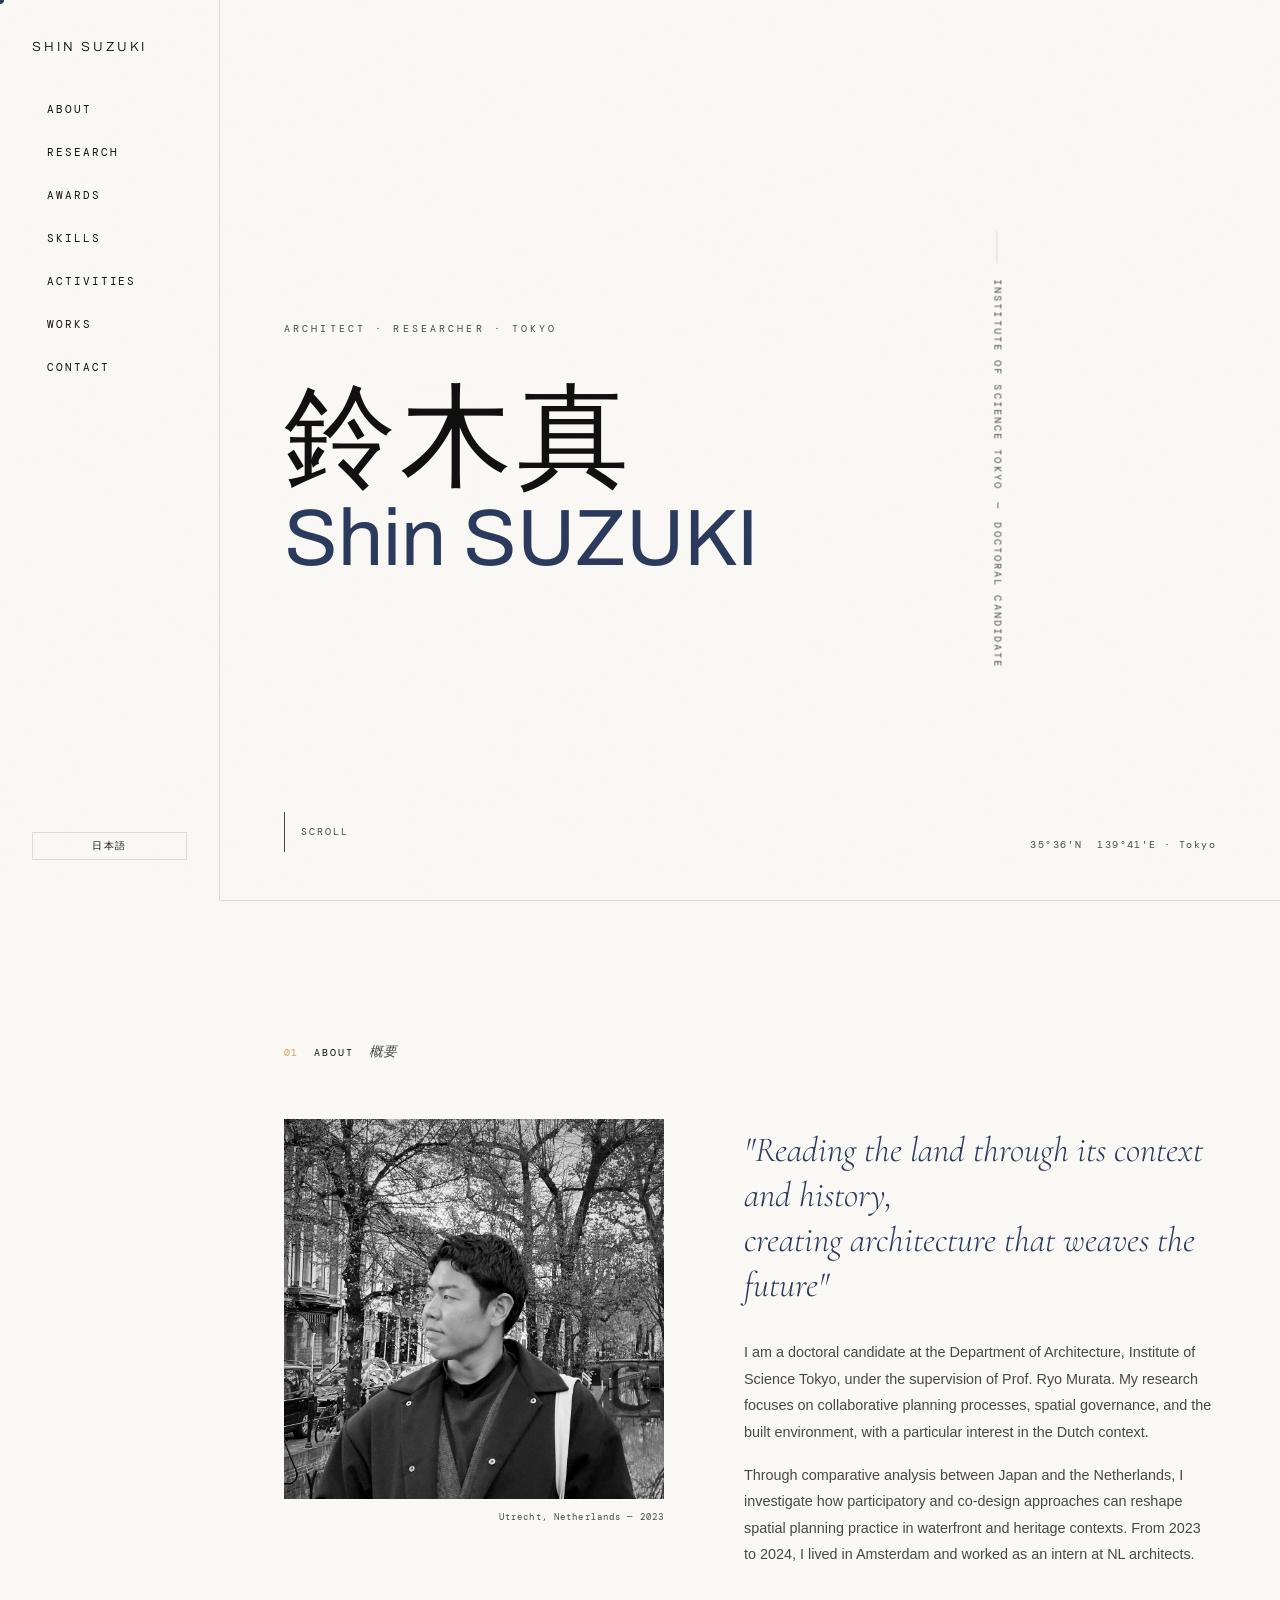
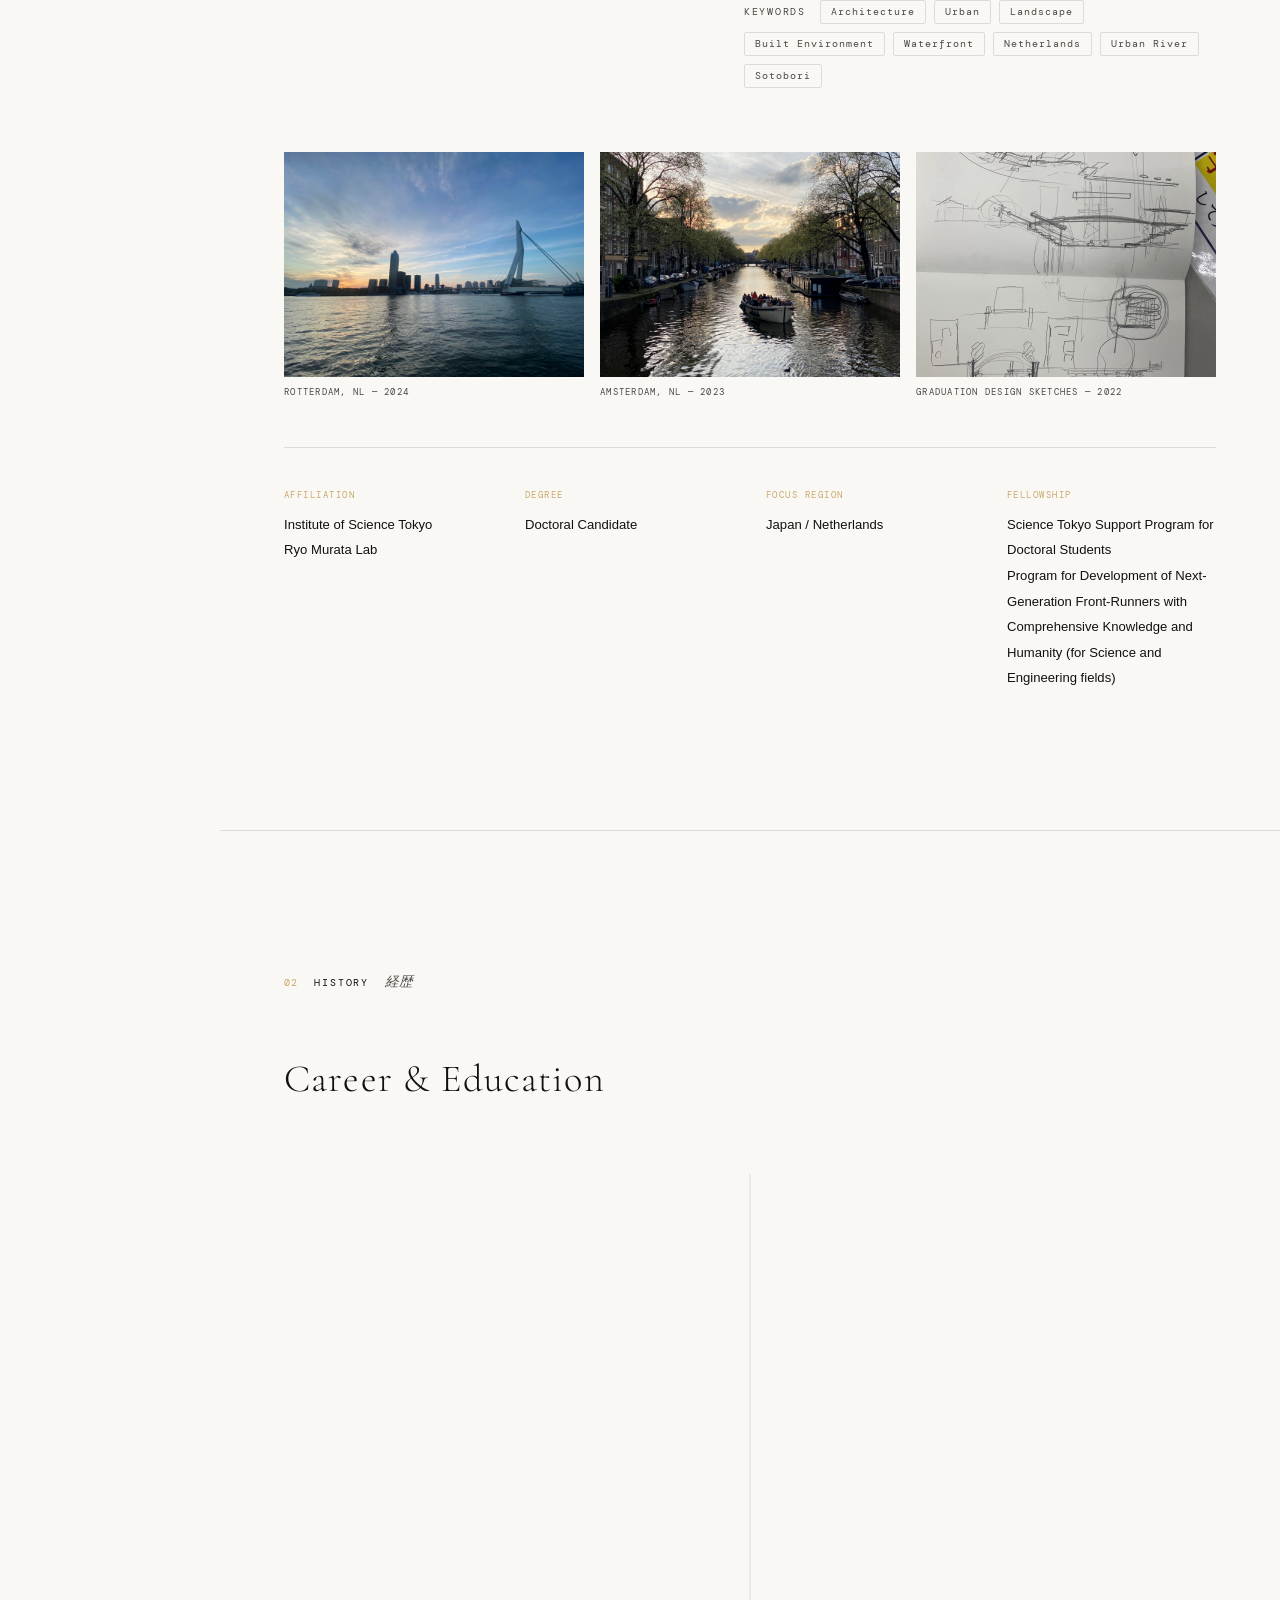
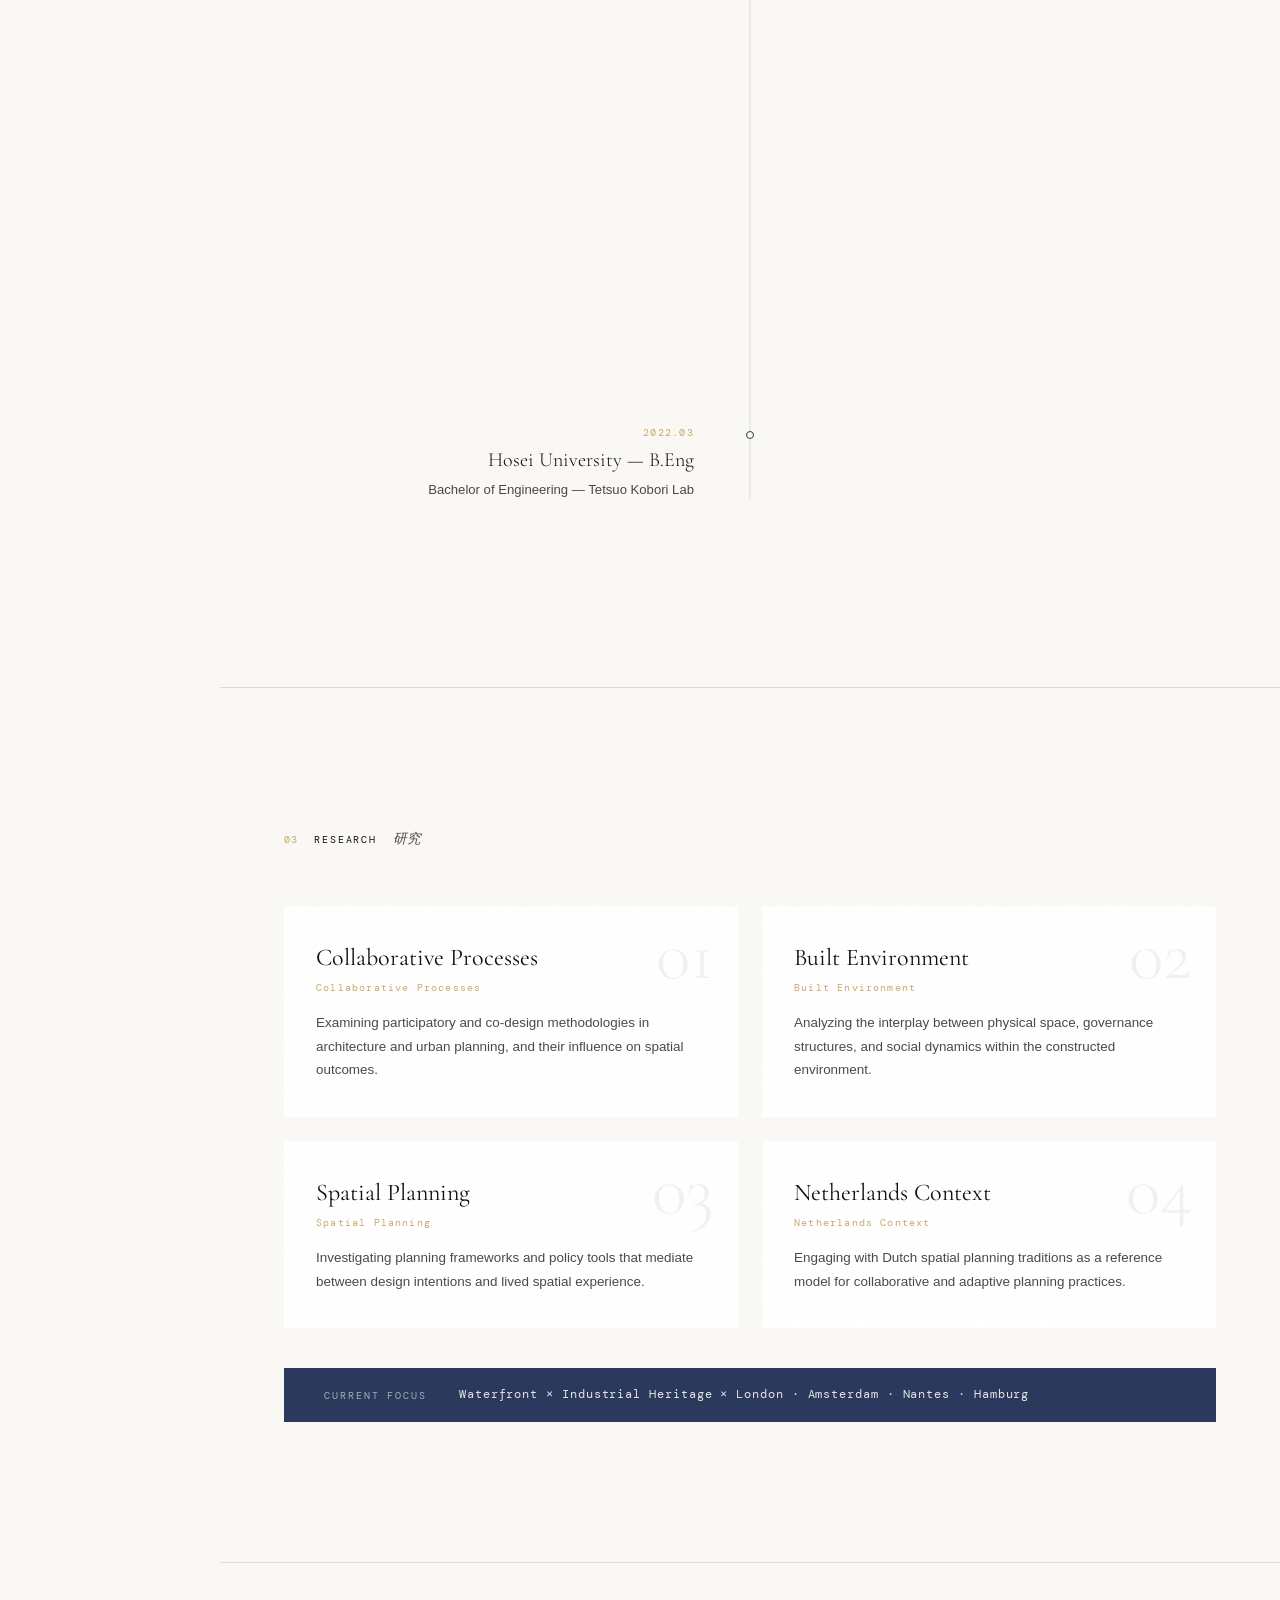
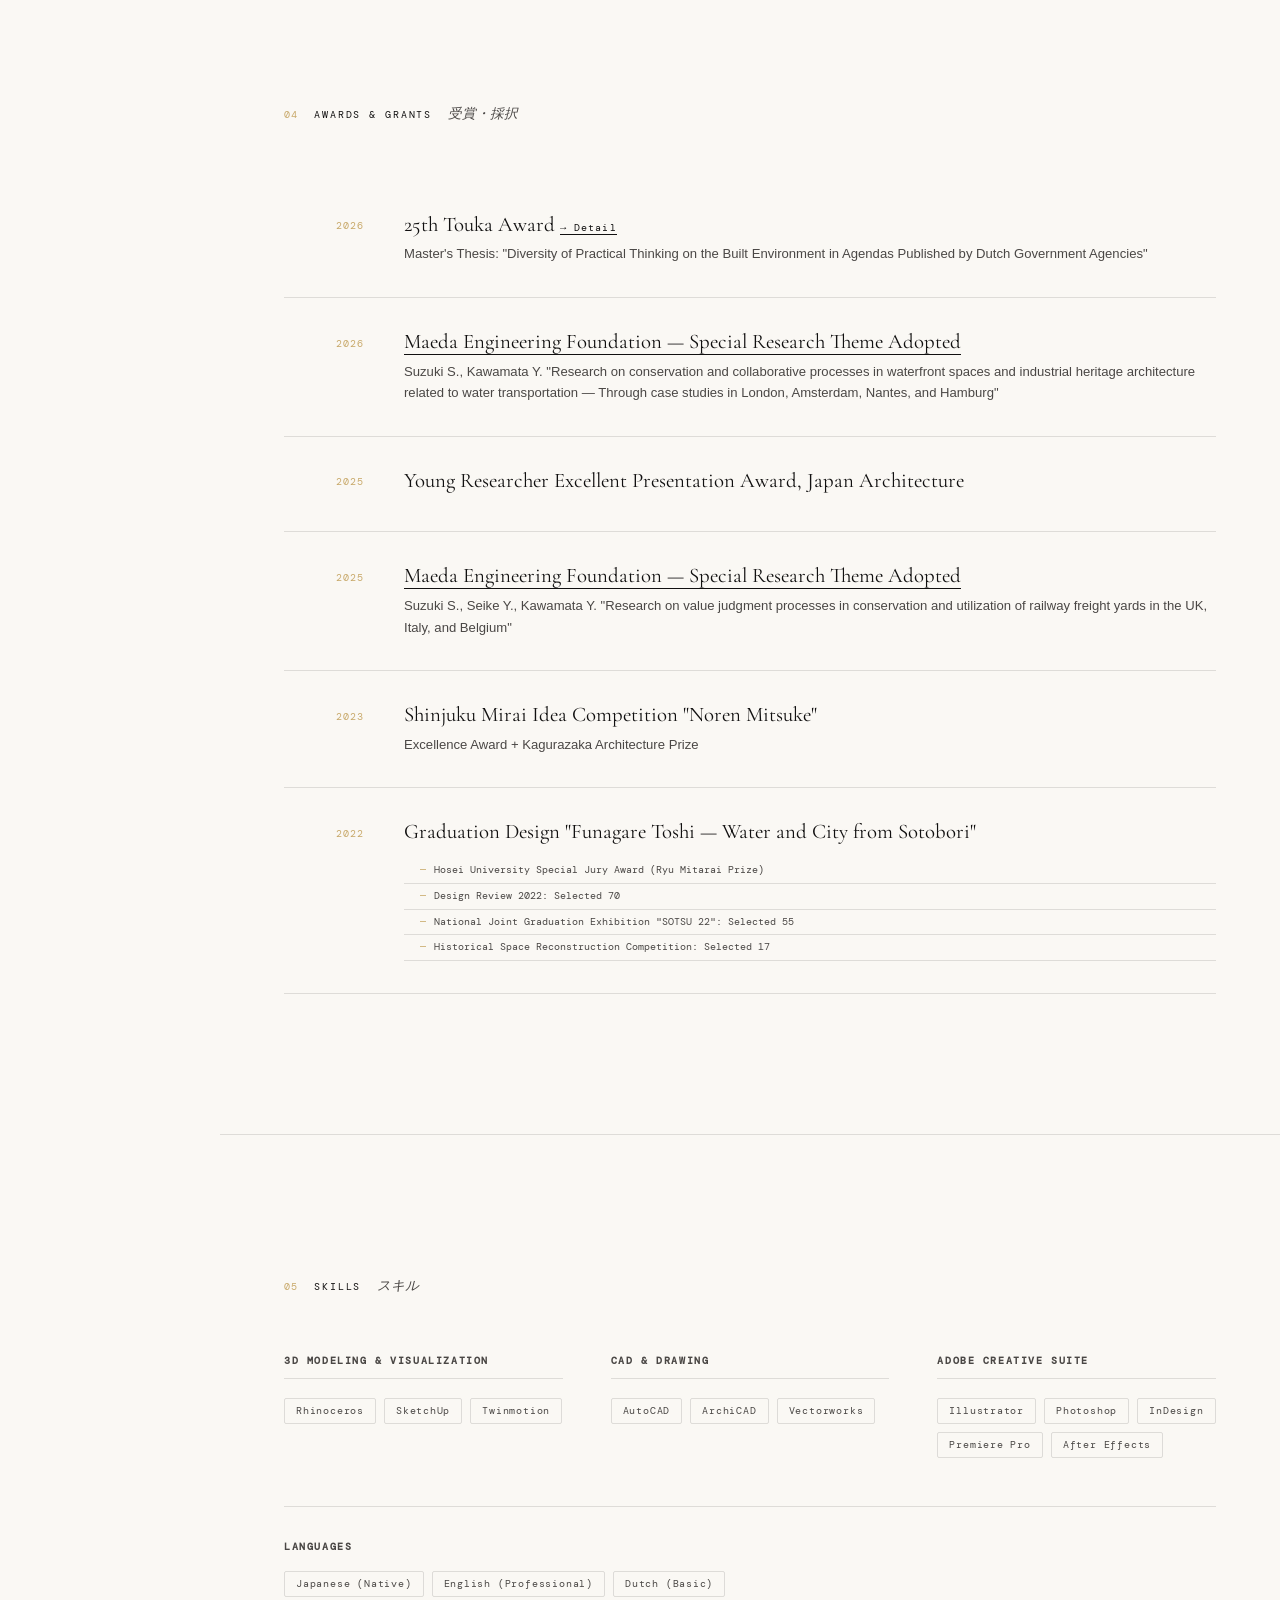
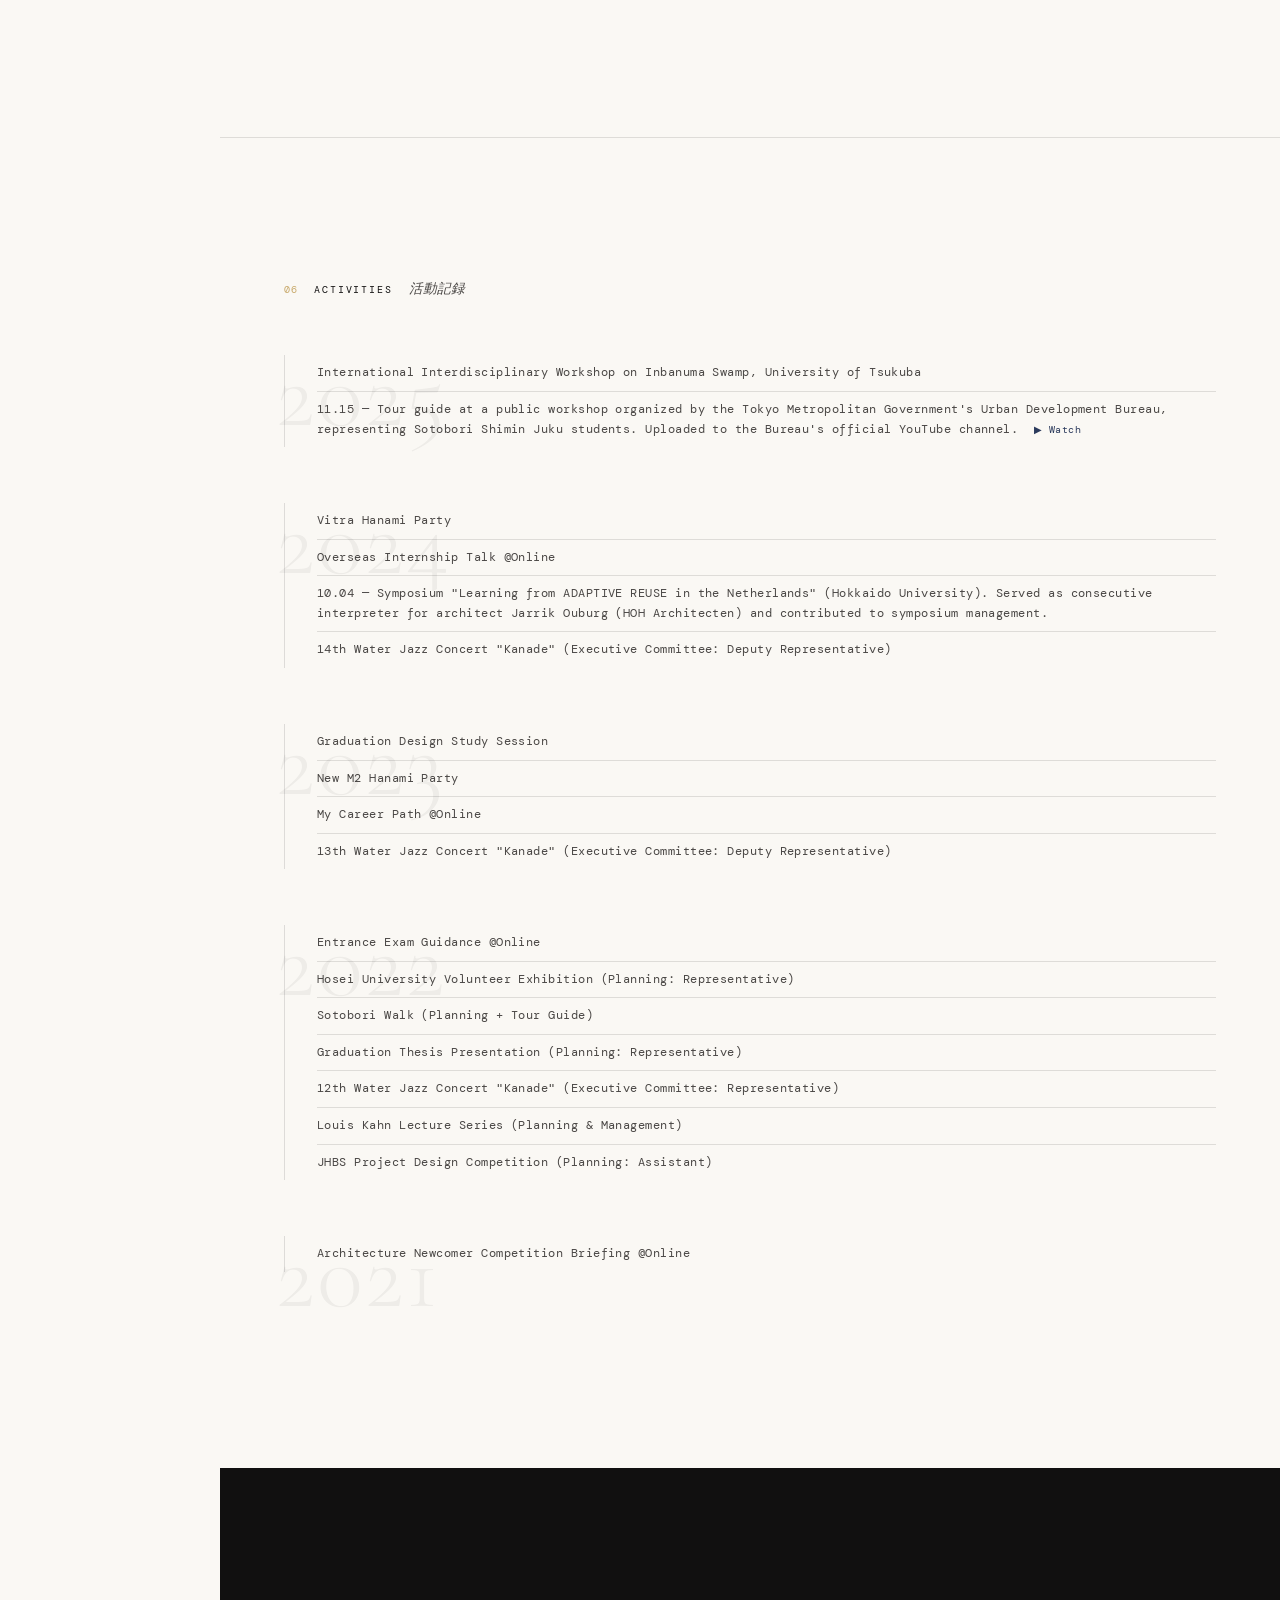
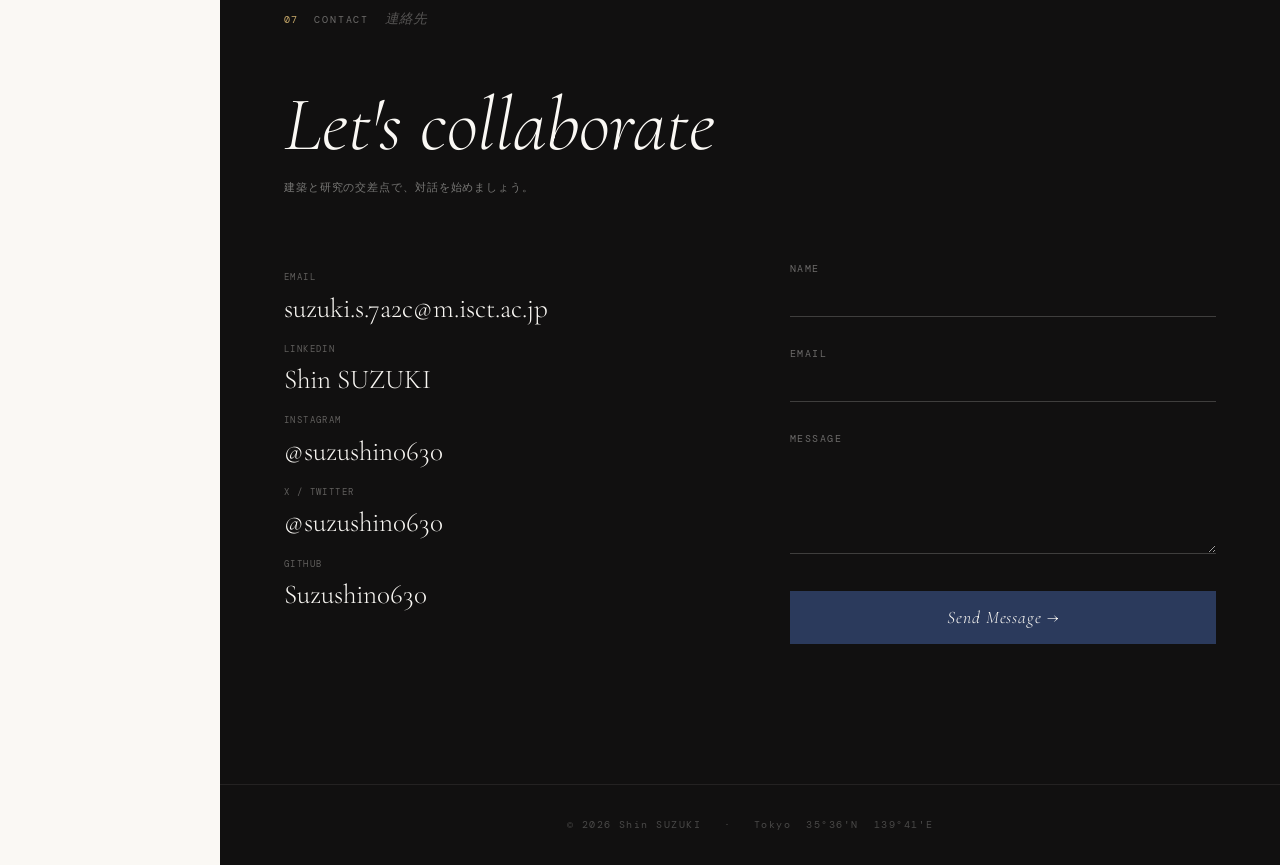
==== index.html @ bc8eb6e1 "Fix portrait caption year: 2026 → 2023 Co-Authored-By: Claude Sonnet 4.6 <noreply@anthropic.com>" ====
<!DOCTYPE html>
<html lang="en">
<head>
  <meta charset="UTF-8">
  <meta name="viewport" content="width=device-width, initial-scale=1.0">
  <title>Shin SUZUKI — Architect &amp; Researcher</title>
  <meta name="description" content="Shin SUZUKI — Doctoral Candidate at Institute of Science Tokyo. Architecture, Urban Research, Collaborative Planning, Netherlands.">
  <link rel="preconnect" href="https://fonts.googleapis.com">
  <link rel="preconnect" href="https://fonts.gstatic.com" crossorigin>
  <link href="https://fonts.googleapis.com/css2?family=Cormorant+Garamond:ital,wght@0,300;0,400;0,600;1,300;1,400&family=DM+Mono:ital@0;1&family=Archivo:wght@300;400;500;600;700&display=swap" rel="stylesheet">

  <style>
    /* ─── Variables & Reset ─────────────────────────────── */
    :root {
      --bg:        #FAF8F4;
      --ink:       #111010;
      --ink-soft:  #4A4745;
      --accent:    #2B3A5C;
      --gold:      #C8A96A;
      --rule:      rgba(17,16,16,0.12);
      --font-display: 'Cormorant Garamond', Georgia, serif;
      --font-mono:    'DM Mono', 'Courier New', monospace;
      --font-body:    'Helvetica Neue', Helvetica, Arial, sans-serif;
      --max-w:     1200px;
      --nav-w:     220px;
      --section-gap: 140px;
    }
    *, *::before, *::after { margin:0; padding:0; box-sizing:border-box; }
    html { scroll-behavior:smooth; font-size:16px; }
    body {
      background: var(--bg);
      color: var(--ink);
      font-family: var(--font-body);
      line-height: 1.6;
      overflow-x: hidden;
      cursor: none;
    }

    /* ─── Grain overlay ─────────────────────────────────── */
    body::after {
      content:'';
      position:fixed; inset:0;
      background-image: url("data:image/svg+xml,%3Csvg viewBox='0 0 256 256' xmlns='http://www.w3.org/2000/svg'%3E%3Cfilter id='noise'%3E%3CfeTurbulence type='fractalNoise' baseFrequency='0.9' numOctaves='4' stitchTiles='stitch'/%3E%3C/filter%3E%3Crect width='100%25' height='100%25' filter='url(%23noise)' opacity='0.03'/%3E%3C/svg%3E");
      pointer-events:none; z-index:9000; opacity:0.4;
    }

    /* ─── Scroll progress bar ───────────────────────────── */
    #progress {
      position:fixed; top:0; left:0; height:2px; width:0%;
      background: var(--gold); z-index:9998; pointer-events:none;
      transition: width 0.05s linear;
    }

    /* ─── Custom cursor ─────────────────────────────────── */
    .cursor {
      position:fixed; width:8px; height:8px;
      border-radius:50%; background:var(--accent);
      pointer-events:none; z-index:9999;
      transform:translate(-50%,-50%);
      transition: width .3s ease, height .3s ease, background .3s ease, opacity .3s;
      mix-blend-mode:multiply;
      will-change:transform;
    }
    .cursor.hover { width:48px; height:48px; background:var(--gold); opacity:0.5; }

    /* ─── Sidebar nav ───────────────────────────────────── */
    #side-nav {
      position:fixed; top:0; left:0; bottom:0;
      width: var(--nav-w);
      padding:2.5rem 2rem;
      display:flex; flex-direction:column; justify-content:space-between;
      z-index:800;
      border-right:1px solid var(--rule);
      background: var(--bg);
    }
    .nav-monogram {
      font-family: 'Archivo', var(--font-mono);
      font-weight:300; font-size:0.82rem; letter-spacing:0.22em;
      text-transform:uppercase;
      color: var(--ink); text-decoration:none;
      display:block; margin-bottom:3rem;
      line-height:1;
    }
    .nav-monogram:hover { color:var(--accent); }
    .nav-links { list-style:none; flex:1; }
    .nav-links li { margin-bottom:1.6rem; }
    .nav-links a {
      text-decoration:none; display:block;
      padding-left:0.8rem;
      border-left:2px solid transparent;
      transition: border-color .2s, color .2s;
    }
    .nav-links a:hover,
    .nav-links a.active {
      border-left-color: var(--accent);
      color: var(--accent);
    }
    .nav-en {
      font-family: var(--font-mono);
      font-size:0.68rem; letter-spacing:0.18em; text-transform:uppercase;
      color: var(--ink); display:block;
    }
    .nav-ja {
      font-family: var(--font-display);
      font-style:italic; font-size:0.8rem;
      color: var(--ink-soft); display:block; margin-top:1px;
    }
    .nav-works-arrow { font-size:0.6rem; vertical-align:middle; margin-left:2px; }
    #nav-lang {
      font-family: var(--font-mono);
      font-size:0.65rem; letter-spacing:0.15em; text-transform:uppercase;
      background:none; border:1px solid var(--rule);
      color:var(--ink); padding:6px 14px; cursor:none;
      transition: background .2s, color .2s; margin-top:2rem;
    }
    #nav-lang:hover { background:var(--accent); color:var(--bg); border-color:var(--accent); }

    /* ─── Hamburger (mobile) ────────────────────────────── */
    #hamburger {
      display:none; position:fixed; top:1.2rem; right:1.4rem;
      z-index:1100; background:none; border:none; cursor:none;
      flex-direction:column; gap:5px; padding:4px;
    }
    #hamburger span {
      display:block; width:24px; height:1.5px;
      background:var(--ink); transition: transform .3s, opacity .3s;
    }
    #hamburger.open span:nth-child(1){ transform:translateY(6.5px) rotate(45deg); }
    #hamburger.open span:nth-child(2){ opacity:0; }
    #hamburger.open span:nth-child(3){ transform:translateY(-6.5px) rotate(-45deg); }
    #mobile-nav {
      display:none; position:fixed; inset:0;
      background:var(--bg); z-index:1000;
      flex-direction:column; align-items:center; justify-content:center; gap:2.4rem;
    }
    #mobile-nav.open { display:flex; }
    #mobile-nav a {
      font-family:var(--font-display); font-size:2rem; font-weight:300;
      color:var(--ink); text-decoration:none; letter-spacing:0.05em;
    }
    #mobile-nav a:hover { color:var(--accent); }
    #mobile-lang {
      font-family:var(--font-mono); font-size:0.7rem; letter-spacing:0.15em;
      text-transform:uppercase; background:none; border:1px solid var(--rule);
      color:var(--ink); padding:8px 20px; margin-top:0.8rem; cursor:pointer;
    }

    /* ─── Mobile top bar ────────────────────────────────── */
    #top-bar {
      display:none; position:fixed; top:0; left:0; right:0;
      height:56px; background:var(--bg); z-index:900;
      align-items:center; padding:0 1.4rem;
      border-bottom:1px solid var(--rule);
    }
    #top-bar .bar-name {
      font-family:var(--font-mono); font-size:0.75rem;
      letter-spacing:0.14em; text-transform:uppercase; color:var(--ink);
    }

    /* ─── Main content wrapper ──────────────────────────── */
    #main {
      margin-left: var(--nav-w);
      min-height:100vh;
    }

    /* ─── Page-transition overlay ───────────────────────── */
    #page-veil {
      position:fixed; inset:0; background:var(--bg);
      z-index:8000; pointer-events:none;
      opacity:0; transition:opacity .35s ease;
    }
    #page-veil.show { opacity:1; }

    /* ─── Section shared ────────────────────────────────── */
    .section-inner {
      max-width: var(--max-w);
      margin:0 auto;
      padding: var(--section-gap) 4rem;
    }
    hr.rule { border:none; border-top:1px solid var(--rule); margin:2.8rem 0; }

    .section-eyebrow {
      display:flex; align-items:baseline; gap:1rem;
      margin-bottom:3.5rem;
    }
    .eyebrow-num {
      font-family:var(--font-mono); font-size:0.65rem;
      color:var(--gold); letter-spacing:0.1em;
    }
    .eyebrow-en {
      font-family:var(--font-mono); font-size:0.65rem;
      letter-spacing:0.18em; text-transform:uppercase; color:var(--ink);
    }
    .eyebrow-ja {
      font-family:var(--font-display); font-style:italic;
      font-size:0.85rem; color:var(--ink-soft);
    }

    /* scroll reveal */
    .reveal {
      opacity:0; transform:translateY(28px);
      transition: opacity .7s ease, transform .7s ease;
    }
    .reveal.visible { opacity:1; transform:none; }

    /* ─── Hero ──────────────────────────────────────────── */
    #hero {
      height:100vh; min-height:600px;
      display:flex; flex-direction:column; justify-content:center;
      padding: 0 4rem;
      position:relative; overflow:hidden;
    }
    .hero-sup {
      font-family:var(--font-mono); font-size:0.65rem;
      letter-spacing:0.3em; text-transform:uppercase;
      color:var(--ink-soft); margin-bottom:3.2rem;
      opacity:0; transform:translateY(16px);
      animation: fadeUp .6s ease .4s forwards;
    }
    .hero-kanji {
      font-family:var(--font-display); font-weight:300;
      font-size:clamp(4rem,10vw,7rem); line-height:0.92;
      letter-spacing:0.04em; color:var(--ink);
    }
    .hero-kanji .char {
      display:inline-block;
      opacity:0; transform:translateY(20px);
    }
    .hero-latin {
      font-family:'Archivo', var(--font-mono); font-weight:400;
      font-size:clamp(2.6rem,6.5vw,5rem); line-height:1;
      color:var(--accent); margin-top:0.5rem;
      opacity:0; transform:translateY(16px);
      animation: fadeUp .7s ease 1.2s forwards;
    }
    .hero-right {
      position:absolute; right:4rem; top:50%;
      transform:translateY(-50%) rotate(90deg);
      transform-origin:center center;
      font-family:var(--font-mono); font-size:0.6rem;
      letter-spacing:0.22em; text-transform:uppercase;
      color:var(--ink-soft); white-space:nowrap;
      opacity:0; animation: fadeIn .6s ease 1.4s forwards;
    }
    .hero-right::before {
      content:''; display:inline-block;
      width:32px; height:1px; background:var(--rule);
      vertical-align:middle; margin-right:1rem;
    }
    .hero-bottom {
      position:absolute; bottom:3rem; left:4rem; right:4rem;
      display:flex; justify-content:space-between; align-items:flex-end;
      opacity:0; animation: fadeIn .6s ease 1.6s forwards;
    }
    .hero-scroll {
      display:flex; align-items:center; gap:1rem;
      font-family:var(--font-mono); font-size:0.6rem;
      letter-spacing:0.2em; text-transform:uppercase; color:var(--ink-soft);
    }
    .hero-scroll-line {
      display:inline-block; width:1px; height:40px;
      background:var(--ink-soft);
      animation: scrollLine 2s ease-in-out 2s infinite;
      transform-origin:top center;
    }
    .hero-coords {
      font-family:var(--font-mono); font-size:0.6rem;
      letter-spacing:0.15em; color:var(--ink-soft);
    }
    @keyframes fadeUp {
      to { opacity:1; transform:none; }
    }
    @keyframes fadeIn {
      to { opacity:1; }
    }
    @keyframes scrollLine {
      0%,100% { transform:scaleY(1); opacity:1; }
      50% { transform:scaleY(0.3); opacity:0.4; }
    }

    /* ─── About ─────────────────────────────────────────── */
    #about { border-top:1px solid var(--rule); }

    /* Portrait + text two-column */
    .about-top {
      display:grid; grid-template-columns:380px 1fr; gap:5rem;
      margin-bottom:4rem; align-items:start;
    }
    .about-portrait-wrap {
      position:relative;
    }
    .about-portrait-wrap img {
      width:100%; aspect-ratio:1/1; object-fit:cover;
      display:block; filter:saturate(0.9) contrast(1.02);
    }
    .about-portrait-caption {
      font-family:var(--font-mono); font-size:0.58rem;
      letter-spacing:0.12em; color:var(--ink-soft);
      margin-top:0.7rem; text-align:right;
    }
    .about-text-col { padding-top:0.5rem; }
    .about-pull {
      font-family:var(--font-display); font-style:italic; font-weight:300;
      font-size:clamp(1.5rem,2.8vw,2.2rem); line-height:1.28;
      color:var(--accent); margin-bottom:2rem;
    }
    .about-body { margin-bottom:2rem; }
    .about-body p { font-size:0.9rem; line-height:1.85; color:var(--ink-soft); }
    .about-body p + p { margin-top:1rem; }

    .kw-row {
      display:flex; flex-wrap:wrap; gap:0.5rem; align-items:center;
      margin-top:0.8rem;
    }
    .kw-label {
      font-family:var(--font-mono); font-size:0.6rem;
      letter-spacing:0.18em; text-transform:uppercase;
      color:var(--ink-soft); margin-right:0.4rem;
    }
    .kw {
      font-family:var(--font-mono); font-size:0.62rem;
      letter-spacing:0.1em; border:1px solid var(--rule);
      padding:3px 10px; border-radius:2px; color:var(--ink-soft);
      transition: background .2s, color .2s, border-color .2s;
    }
    .kw:hover { background:var(--accent); color:var(--bg); border-color:var(--accent); }

    /* Field photos strip */
    .about-field-strip {
      display:grid; grid-template-columns:repeat(3,1fr); gap:1rem;
      margin-bottom:3rem;
    }
    .about-field-item { position:relative; overflow:hidden; }
    .about-field-item img {
      width:100%; aspect-ratio:4/3; object-fit:cover; display:block;
      filter:saturate(0.88) contrast(1.03);
      transition: transform .5s ease, filter .5s ease;
    }
    .about-field-item:hover img {
      transform:scale(1.03); filter:saturate(1) contrast(1.03);
    }
    .about-field-label {
      font-family:var(--font-mono); font-size:0.56rem;
      letter-spacing:0.14em; text-transform:uppercase;
      color:var(--ink-soft); margin-top:0.5rem;
    }

    .about-meta-row {
      display:grid; grid-template-columns:repeat(4,1fr); gap:2rem;
      margin-top:1rem; padding-top:2.5rem; border-top:1px solid var(--rule);
    }
    .meta-cell-label {
      font-family:var(--font-mono); font-size:0.58rem;
      letter-spacing:0.16em; text-transform:uppercase;
      color:var(--gold); display:block; margin-bottom:0.5rem;
    }
    .meta-cell-val {
      font-size:0.82rem; line-height:1.5; color:var(--ink);
    }

    /* ─── Timeline ──────────────────────────────────────── */
    #history { border-top:1px solid var(--rule); }
    .timeline-h2 {
      font-family:var(--font-display); font-weight:300;
      font-size:clamp(1.8rem,3vw,2.6rem);
      margin-bottom:4rem; letter-spacing:0.03em;
    }
    .timeline { position:relative; }
    .timeline::before {
      content:''; position:absolute; left:50%; top:0; bottom:0;
      width:1px; background:var(--rule); transform:translateX(-50%);
    }
    .tl-item {
      display:grid; grid-template-columns:1fr 1fr;
      gap:0; margin-bottom:3rem; position:relative;
    }
    .tl-item:nth-child(odd)  .tl-content { grid-column:1; padding-right:3.5rem; text-align:right; }
    .tl-item:nth-child(odd)  .tl-spacer  { grid-column:2; }
    .tl-item:nth-child(even) .tl-spacer  { grid-column:1; }
    .tl-item:nth-child(even) .tl-content { grid-column:2; padding-left:3.5rem; }
    .tl-dot {
      position:absolute; left:50%; top:0.35rem;
      width:8px; height:8px; border-radius:50%;
      background:var(--bg); border:1.5px solid var(--accent);
      transform:translateX(-50%); z-index:1;
    }
    .tl-year {
      font-family:var(--font-mono); font-size:0.65rem;
      letter-spacing:0.12em; color:var(--gold);
      display:block; margin-bottom:0.4rem;
    }
    .tl-title {
      font-family:var(--font-display); font-weight:300;
      font-size:1.25rem; line-height:1.25; margin-bottom:0.4rem;
    }
    .tl-formerly {
      font-family:var(--font-mono); font-size:0.58rem;
      letter-spacing:0.08em; color:var(--ink-soft);
      display:block; margin-top:2px;
    }
    .tl-detail {
      font-size:0.82rem; color:var(--ink-soft); line-height:1.5;
    }
    .tl-nl {
      background:rgba(43,58,92,0.05);
      border-radius:4px; padding:1rem 1.2rem; margin:-0.5rem;
    }

    /* ─── Research cards ────────────────────────────────── */
    #research { border-top:1px solid var(--rule); }
    .research-grid {
      display:grid; grid-template-columns:repeat(2,1fr); gap:1.5rem;
      margin-bottom:2.5rem;
    }
    .r-card {
      background:#fff; padding:2.4rem 2rem 2rem;
      position:relative; overflow:hidden;
      border-bottom:3px solid transparent;
      transition: transform .3s, box-shadow .3s, border-color .3s;
      cursor:none;
    }
    .r-card::before {
      content:''; position:absolute; inset:0;
      background-image: url("data:image/svg+xml,%3Csvg viewBox='0 0 200 200' xmlns='http://www.w3.org/2000/svg'%3E%3Cfilter id='n'%3E%3CfeTurbulence type='fractalNoise' baseFrequency='0.75' numOctaves='4'/%3E%3C/filter%3E%3Crect width='100%25' height='100%25' filter='url(%23n)' opacity='0.025'/%3E%3C/svg%3E");
      pointer-events:none;
    }
    .r-card:hover {
      transform:translateY(-4px);
      box-shadow:0 12px 40px rgba(17,16,16,0.09);
      border-bottom-color:var(--accent);
    }
    .r-num {
      font-family:var(--font-display); font-weight:300;
      font-size:4.5rem; line-height:1;
      color:rgba(43,58,92,0.07); position:absolute;
      top:0.8rem; right:1.5rem; pointer-events:none;
    }
    .r-title {
      font-family:var(--font-display); font-weight:400;
      font-size:1.5rem; line-height:1.2;
      margin-bottom:0.4rem; position:relative; z-index:1;
    }
    .r-subtitle {
      font-family:var(--font-mono); font-size:0.62rem;
      letter-spacing:0.12em; color:var(--gold);
      display:block; margin-bottom:1rem;
    }
    .r-body { font-size:0.84rem; color:var(--ink-soft); line-height:1.75; }

    .current-focus {
      background:var(--accent); color:var(--bg);
      padding:1.1rem 2.5rem;
      display:flex; align-items:center; gap:2rem; flex-wrap:wrap;
    }
    .cf-label {
      font-family:var(--font-mono); font-size:0.6rem;
      letter-spacing:0.2em; text-transform:uppercase;
      opacity:0.6; white-space:nowrap;
    }
    .cf-text {
      font-family:var(--font-mono); font-size:0.72rem;
      letter-spacing:0.08em; opacity:0.9;
    }

    /* ─── Awards ────────────────────────────────────────── */
    #awards { border-top:1px solid var(--rule); }
    .award-list { list-style:none; }
    .award-row {
      display:grid; grid-template-columns:80px 1fr;
      gap:2.5rem; padding:2rem 0;
      border-bottom:1px solid var(--rule);
      align-items:start;
    }
    .award-yr {
      font-family:var(--font-mono); font-size:0.65rem;
      color:var(--gold); letter-spacing:0.1em;
      padding-top:0.35rem; text-align:right;
    }
    .award-name {
      font-family:var(--font-display); font-weight:400;
      font-size:1.3rem; line-height:1.2; margin-bottom:0.35rem;
    }
    .award-name a {
      color:inherit; text-decoration:none;
      border-bottom:1px solid currentColor;
      transition: color .2s;
    }
    .award-name a:hover { color:var(--accent); }
    .award-org {
      font-family:var(--font-mono); font-size:0.65rem;
      letter-spacing:0.08em; color:var(--ink-soft);
      display:block; margin-bottom:0.5rem;
    }
    .award-desc { font-size:0.82rem; color:var(--ink-soft); line-height:1.65; }
    .award-link {
      font-family:var(--font-mono); font-size:0.65rem;
      letter-spacing:0.1em; color:var(--accent);
      text-decoration:none; display:inline-block; margin-top:0.5rem;
      transition: opacity .2s;
    }
    .award-link:hover { opacity:0.6; }
    .award-sub { list-style:none; margin-top:0.8rem; }
    .award-sub li {
      font-family:var(--font-mono); font-size:0.65rem;
      color:var(--ink-soft); padding:0.25rem 0;
      border-bottom:1px solid var(--rule);
      padding-left:1rem;
    }
    .award-sub li::before { content:'—'; margin-right:0.5rem; color:var(--gold); }

    /* ─── Skills ────────────────────────────────────────── */
    #skills { border-top:1px solid var(--rule); }
    .skills-cols {
      display:grid; grid-template-columns:repeat(3,1fr); gap:3rem;
      margin-bottom:3rem;
    }
    .skill-col h4 {
      font-family:var(--font-mono); font-size:0.62rem;
      letter-spacing:0.16em; text-transform:uppercase;
      color:var(--ink-soft); margin-bottom:1.2rem;
      padding-bottom:0.6rem; border-bottom:1px solid var(--rule);
    }
    .skill-pills { display:flex; flex-wrap:wrap; gap:0.5rem; }
    .pill {
      font-family:var(--font-mono); font-size:0.62rem;
      letter-spacing:0.08em; border:1px solid var(--rule);
      padding:4px 11px; border-radius:2px; color:var(--ink-soft);
      transition: background .2s, color .2s, border-color .2s; cursor:none;
    }
    .pill:hover { background:var(--accent); color:var(--bg); border-color:var(--accent); }
    .lang-row {
      padding-top:2rem; border-top:1px solid var(--rule);
    }
    .lang-row h4 {
      font-family:var(--font-mono); font-size:0.62rem;
      letter-spacing:0.16em; text-transform:uppercase;
      color:var(--ink-soft); margin-bottom:1rem;
    }

    /* ─── Activities ────────────────────────────────────── */
    #activities { border-top:1px solid var(--rule); }
    .act-group { position:relative; margin-bottom:3.5rem; }
    .act-big-year {
      font-family:var(--font-display); font-weight:300;
      font-size:clamp(4rem,8vw,6rem); line-height:1;
      color:rgba(17,16,16,0.05); position:absolute;
      top:-0.5rem; left:-0.5rem; pointer-events:none;
      user-select:none; letter-spacing:0.02em;
    }
    .act-list {
      list-style:none;
      padding-left:2rem;
      border-left:1px solid var(--rule);
    }
    .act-list li {
      font-family:var(--font-mono); font-size:0.72rem;
      letter-spacing:0.04em; line-height:1.7;
      color:var(--ink-soft); padding:0.5rem 0;
      border-bottom:1px solid var(--rule);
    }
    .act-list li:last-child { border-bottom:none; }
    .act-link {
      font-family:var(--font-mono); font-size:0.65rem;
      color:var(--accent); text-decoration:none;
      margin-left:0.5rem; transition:opacity .2s;
    }
    .act-link:hover { opacity:0.6; }

    /* ─── Contact ───────────────────────────────────────── */
    #contact {
      background:var(--ink); color:var(--bg);
      border-top:none;
    }
    #contact .section-inner { padding-top: var(--section-gap); padding-bottom: var(--section-gap); }
    #contact .eyebrow-en,
    #contact .eyebrow-ja { color:rgba(245,243,239,0.4); }
    #contact .eyebrow-num { color:var(--gold); }
    .contact-headline {
      font-family:var(--font-display); font-style:italic; font-weight:300;
      font-size:clamp(2.8rem,6vw,5rem); line-height:1.05;
      color:var(--bg); margin-bottom:0.8rem;
    }
    .contact-sub {
      font-family:var(--font-mono); font-size:0.7rem;
      letter-spacing:0.08em; color:rgba(245,243,239,0.45);
      margin-bottom:4rem;
    }
    .contact-cols { display:grid; grid-template-columns:1fr 1fr; gap:5rem; }
    .contact-links-list { list-style:none; }
    .contact-links-list li { margin-bottom:0.2rem; }
    .contact-links-list a {
      font-family:var(--font-display); font-size:1.7rem; font-weight:300;
      color:var(--bg); text-decoration:none; display:inline-block;
      position:relative; padding-bottom:2px;
      transition: color .25s;
    }
    .contact-links-list a::after {
      content:''; position:absolute; bottom:0; left:0;
      width:0; height:1px; background:var(--gold);
      transition:width .3s ease;
    }
    .contact-links-list a:hover { color:var(--gold); }
    .contact-links-list a:hover::after { width:100%; }
    .contact-type-label {
      font-family:var(--font-mono); font-size:0.58rem;
      letter-spacing:0.15em; text-transform:uppercase;
      color:rgba(245,243,239,0.35); display:block;
      margin-top:0.6rem; margin-bottom:0.1rem;
    }

    /* contact form */
    .contact-form { display:flex; flex-direction:column; gap:1.8rem; }
    .form-group { position:relative; }
    .form-group label {
      display:block; font-family:var(--font-mono); font-size:0.6rem;
      letter-spacing:0.15em; text-transform:uppercase;
      color:rgba(245,243,239,0.4); margin-bottom:0.5rem;
      transition: color .2s;
    }
    .form-group:focus-within label { color:var(--gold); }
    .form-group input,
    .form-group textarea {
      width:100%; background:transparent;
      border:none; border-bottom:1px solid rgba(245,243,239,0.2);
      color:var(--bg); font-family:var(--font-body); font-size:0.9rem;
      padding:0.5rem 0; outline:none;
      transition: border-color .2s;
    }
    .form-group input:focus,
    .form-group textarea:focus { border-bottom-color:var(--gold); }
    .form-group textarea { resize:vertical; min-height:100px; }
    .form-submit {
      font-family:var(--font-display); font-style:italic;
      font-size:1.1rem; font-weight:300;
      background:var(--accent); color:var(--bg);
      border:none; padding:1rem 2rem; cursor:none;
      transition: background .25s, color .25s;
      letter-spacing:0.05em;
    }
    .form-submit:hover { background:var(--gold); color:var(--ink); }

    /* footer */
    #site-footer {
      background:var(--ink); color:rgba(245,243,239,0.25);
      text-align:center; padding:2rem;
      border-top:1px solid rgba(245,243,239,0.08);
      font-family:var(--font-mono); font-size:0.62rem;
      letter-spacing:0.15em;
    }

    /* ─── Responsive ────────────────────────────────────── */
    @media (max-width:1023px) {
      body { cursor:auto; }
      .cursor { display:none; }
      #side-nav { display:none; }
      #hamburger, #top-bar { display:flex; }
      #main { margin-left:0; padding-top:56px; }
      .section-inner { padding:80px 1.8rem; }
      --section-gap: 80px;
      .timeline::before { left:0; }
      .tl-item { grid-template-columns:1fr; }
      .tl-item:nth-child(odd)  .tl-content,
      .tl-item:nth-child(even) .tl-content {
        grid-column:1; padding-left:2rem; padding-right:0; text-align:left;
      }
      .tl-item .tl-spacer { display:none; }
      .tl-dot { left:0; transform:none; }
      .research-grid { grid-template-columns:1fr; }
      .about-top { grid-template-columns:1fr; gap:2.5rem; }
      .about-portrait-wrap { max-width:340px; }
      .about-field-strip { grid-template-columns:repeat(3,1fr); gap:0.6rem; }
      .about-meta-row { grid-template-columns:repeat(2,1fr); }
      .skills-cols { grid-template-columns:1fr; gap:2rem; }
      .contact-cols { grid-template-columns:1fr; gap:3rem; }
      #hero { padding:0 1.8rem; }
      .hero-right { display:none; }
      .hero-bottom { left:1.8rem; right:1.8rem; }
    }
    @media (max-width:767px) {
      .hero-kanji { font-size:clamp(3rem,14vw,4.5rem); }
      .hero-latin { font-size:clamp(2rem,10vw,3rem); }
      .about-meta-row { grid-template-columns:1fr 1fr; }
      .about-field-strip { grid-template-columns:1fr 1fr; }
      .award-row { grid-template-columns:60px 1fr; gap:1.2rem; }
    }
  </style>
</head>
<body>

<!-- Progress bar -->
<div id="progress"></div>

<!-- Page veil -->
<div id="page-veil"></div>

<!-- Custom cursor -->
<div class="cursor" id="cursor" aria-hidden="true"></div>

<!-- ─── Sidebar nav ──────────────────────────────────────── -->
<nav id="side-nav" aria-label="Main navigation">
  <a href="#hero" class="nav-monogram">SHIN SUZUKI</a>
  <ul class="nav-links">
    <li><a href="#about"      class="nav-link"><span class="nav-en">About</span></a></li>
    <li><a href="#research"   class="nav-link"><span class="nav-en">Research</span></a></li>
    <li><a href="#awards"     class="nav-link"><span class="nav-en">Awards</span></a></li>
    <li><a href="#skills"     class="nav-link"><span class="nav-en">Skills</span></a></li>
    <li><a href="#activities" class="nav-link"><span class="nav-en">Activities</span></a></li>
    <li><a href="works.html"  class="nav-link"><span class="nav-en">Works</span></a></li>
    <li><a href="#contact"    class="nav-link"><span class="nav-en">Contact</span></a></li>
  </ul>
  <button id="nav-lang" aria-label="Toggle language">日本語</button>
</nav>

<!-- Mobile top bar -->
<div id="top-bar" aria-hidden="true">
  <span class="bar-name">Shin SUZUKI</span>
</div>

<!-- Hamburger -->
<button id="hamburger" aria-label="Open menu" aria-expanded="false">
  <span></span><span></span><span></span>
</button>

<!-- Mobile nav overlay -->
<nav id="mobile-nav" aria-label="Mobile navigation">
  <a href="#about"      onclick="closeMobile()">About</a>
  <a href="#research"   onclick="closeMobile()">Research</a>
  <a href="#awards"     onclick="closeMobile()">Awards</a>
  <a href="#skills"     onclick="closeMobile()">Skills</a>
  <a href="#activities" onclick="closeMobile()">Activities</a>
  <a href="works.html"  onclick="closeMobile()">Works</a>
  <a href="#contact"    onclick="closeMobile()">Contact</a>
  <button id="mobile-lang" onclick="toggleLangMobile()">日本語</button>
</nav>

<!-- ─── Main ─────────────────────────────────────────────── -->
<div id="main">

  <!-- Hero -->
  <section id="hero" aria-label="Hero">
    <p class="hero-sup">Architect · Researcher · Tokyo</p>

    <div class="hero-kanji" aria-label="鈴木 真">
      <span class="char" style="animation:fadeUp .5s ease .8s forwards">鈴</span><span class="char" style="animation:fadeUp .5s ease .92s forwards">木</span><span class="char" style="animation:fadeUp .5s ease 1.04s forwards"> </span><span class="char" style="animation:fadeUp .5s ease 1.1s forwards">真</span>
    </div>
    <p class="hero-latin">Shin SUZUKI</p>

    <div class="hero-right" aria-hidden="true">Institute of Science Tokyo &thinsp;—&thinsp; Doctoral Candidate</div>

    <div class="hero-bottom" aria-hidden="true">
      <div class="hero-scroll">
        <span class="hero-scroll-line"></span>
        Scroll
      </div>
      <span class="hero-coords">35°36′N &nbsp;139°41′E · Tokyo</span>
    </div>
  </section>

  <!-- About -->
  <section id="about">
    <div class="section-inner">
      <div class="section-eyebrow reveal">
        <span class="eyebrow-num">01</span>
        <span class="eyebrow-en">About</span>
        <span class="eyebrow-ja">概要</span>
      </div>

      <!-- Portrait + text -->
      <div class="about-top reveal">
        <div class="about-portrait-wrap">
          <img src="assets/photos/portrait.jpg" alt="Shin SUZUKI — Utrecht, Netherlands" />
          <p class="about-portrait-caption en">Utrecht, Netherlands — 2023</p>
          <p class="about-portrait-caption ja" style="display:none">ユトレヒト、オランダ — 2023</p>
        </div>
        <div class="about-text-col">
          <p class="about-pull">
            <span class="en">"Reading the land through its context and history,<br>creating architecture that weaves the future"</span>
            <span class="ja" style="display:none">"周辺環境や歴史の文脈から土地を読み解き、<br>未来を紡ぐ建築を作る"</span>
          </p>

          <div class="about-body">
            <p class="en">
              I am a doctoral candidate at the Department of Architecture, Institute of Science Tokyo, under the supervision of Prof. Ryo Murata. My research focuses on collaborative planning processes, spatial governance, and the built environment, with a particular interest in the Dutch context.
            </p>
            <p class="en">
              Through comparative analysis between Japan and the Netherlands, I investigate how participatory and co-design approaches can reshape spatial planning practice in waterfront and heritage contexts. From 2023 to 2024, I lived in Amsterdam and worked as an intern at NL architects.
            </p>
            <p class="ja" style="display:none">
              東京科学大学 環境・社会理工学院 建築学系 村田涼研究室にて博士課程に在籍。
              水辺空間・産業遺産・都市河川をテーマに、日本とオランダの空間計画における協働プロセスを研究している。
            </p>
            <p class="ja" style="display:none">
              2023〜2024年にはオランダ・アムステルダムに在住し、NL architects にてインターンを経験。日蘭比較を通じて、参加型・共同設計的なアプローチが空間計画の実践をいかに変えうるかを探求している。
            </p>
          </div>

          <div class="kw-row">
            <span class="kw-label">Keywords</span>
            <span class="kw en">Architecture</span><span class="kw ja" style="display:none">建築</span>
            <span class="kw en">Urban</span><span class="kw ja" style="display:none">都市</span>
            <span class="kw en">Landscape</span><span class="kw ja" style="display:none">景観</span>
            <span class="kw en">Built Environment</span><span class="kw ja" style="display:none">構築環境</span>
            <span class="kw en">Waterfront</span><span class="kw ja" style="display:none">水辺</span>
            <span class="kw en">Netherlands</span><span class="kw ja" style="display:none">オランダ</span>
            <span class="kw en">Urban River</span><span class="kw ja" style="display:none">都市河川</span>
            <span class="kw en">Sotobori</span><span class="kw ja" style="display:none">外濠</span>
          </div>
        </div>
      </div>

      <!-- Field photo strip -->
      <div class="about-field-strip reveal">
        <div class="about-field-item">
          <img src="assets/photos/rotterdam.jpg" alt="Rotterdam — Erasmus Bridge" />
          <p class="about-field-label en">Rotterdam, NL — 2024</p>
          <p class="about-field-label ja" style="display:none">ロッテルダム — 2024</p>
        </div>
        <div class="about-field-item">
          <img src="assets/photos/amsterdam.jpg" alt="Amsterdam canal" />
          <p class="about-field-label en">Amsterdam, NL — 2023</p>
          <p class="about-field-label ja" style="display:none">アムステルダム — 2023</p>
        </div>
        <div class="about-field-item">
          <img src="assets/photos/sketch.jpg" alt="Graduation design sketches" />
          <p class="about-field-label en">Graduation Design Sketches — 2022</p>
          <p class="about-field-label ja" style="display:none">卒業設計スケッチ — 2022</p>
        </div>
      </div>

      <div class="about-meta-row reveal">
        <div>
          <span class="meta-cell-label"><span class="en">Affiliation</span><span class="ja" style="display:none">所属</span></span>
          <span class="meta-cell-val"><span class="en">Institute of Science Tokyo<br>Ryo Murata Lab</span><span class="ja" style="display:none">東京科学大学<br>村田涼研究室</span></span>
        </div>
        <div>
          <span class="meta-cell-label"><span class="en">Degree</span><span class="ja" style="display:none">学位課程</span></span>
          <span class="meta-cell-val"><span class="en">Doctoral Candidate</span><span class="ja" style="display:none">博士課程</span></span>
        </div>
        <div>
          <span class="meta-cell-label"><span class="en">Focus Region</span><span class="ja" style="display:none">対象地域</span></span>
          <span class="meta-cell-val">Japan / Netherlands</span>
        </div>
        <div>
          <span class="meta-cell-label">Fellowship</span>
          <span class="meta-cell-val"><span class="en">Science Tokyo Support Program for Doctoral Students<br>Program for Development of Next-Generation Front-Runners with Comprehensive Knowledge and Humanity (for Science and Engineering fields)</span><span class="ja" style="display:none">東京科学大学 博士支援事業<br>総合知と癒しの次世代フロントランナー育成プログラム</span></span>
        </div>
      </div>
    </div>
  </section>

  <!-- History -->
  <section id="history">
    <div class="section-inner">
      <div class="section-eyebrow reveal">
        <span class="eyebrow-num">02</span>
        <span class="eyebrow-en">History</span>
        <span class="eyebrow-ja">経歴</span>
      </div>
      <h2 class="timeline-h2 reveal">
        <span class="en">Career &amp; Education</span>
        <span class="ja" style="display:none">学歴・職歴</span>
      </h2>

      <div class="timeline">

        <div class="tl-item reveal">
          <div class="tl-content">
            <span class="tl-year">2026.09 — 2027.02</span>
            <div class="tl-nl">
              <p class="tl-title">TU Delft 🇳🇱 — <span class="en">Guest Researcher</span><span class="ja" style="display:none">客員研究員</span></p>
              <p class="tl-detail">
                <span class="en">Delft University of Technology, Netherlands</span>
                <span class="ja" style="display:none">デルフト工科大学（オランダ）</span>
              </p>
            </div>
          </div>
          <div class="tl-spacer"></div>
          <div class="tl-dot"></div>
        </div>

        <div class="tl-item reveal">
          <div class="tl-content">
            <span class="tl-year">2025.10 —</span>
            <p class="tl-title">
              <span class="en">Institute of Science Tokyo<br><span class="tl-formerly">formerly Tokyo Institute of Technology</span></span>
              <span class="ja" style="display:none">東京科学大学 環境・社会理工学院</span>
            </p>
            <p class="tl-detail">
              <span class="en">Ryo Murata Lab — Doctoral Program</span>
              <span class="ja" style="display:none">村田涼研究室 — 博士課程</span>
            </p>
          </div>
          <div class="tl-spacer"></div>
          <div class="tl-dot"></div>
        </div>

        <div class="tl-item reveal">
          <div class="tl-spacer"></div>
          <div class="tl-content">
            <span class="tl-year">2025.10 —</span>
            <p class="tl-title">
              <span class="en">Japan Science and Technology Agency</span>
              <span class="ja" style="display:none">国立研究開発法人 科学技術振興機構（JST）</span>
            </p>
            <p class="tl-detail">
              <span class="en">Science Tokyo Support Program for Doctoral Students<br>Program for Development of Next-Generation Front-Runners with Comprehensive Knowledge and Humanity (for Science and Engineering fields)</span>
              <span class="ja" style="display:none">東京科学大学 博士支援事業<br>総合知と癒しの次世代フロントランナー育成プログラム</span>
            </p>
          </div>
          <div class="tl-dot"></div>
        </div>

        <div class="tl-item reveal">
          <div class="tl-content">
            <span class="tl-year">2024.10 — 2025.09</span>
            <p class="tl-title">
              <span class="en">Institute of Science Tokyo — M.Eng<br><span class="tl-formerly">formerly Tokyo Institute of Technology</span></span>
              <span class="ja" style="display:none">東京科学大学 環境・社会理工学院 修了</span>
            </p>
            <p class="tl-detail">
              <span class="en">Master of Engineering — Ryo Murata Lab</span>
              <span class="ja" style="display:none">修士（工学） — 村田涼研究室</span>
            </p>
          </div>
          <div class="tl-spacer"></div>
          <div class="tl-dot"></div>
        </div>

        <div class="tl-item reveal">
          <div class="tl-spacer"></div>
          <div class="tl-content">
            <span class="tl-year">2023.09 — 2024.08</span>
            <div class="tl-nl">
              <p class="tl-title">NL architects 🇳🇱 — <span class="en">Internship</span><span class="ja" style="display:none">インターンシップ</span></p>
              <p class="tl-detail">
                <span class="en">Based in Amsterdam, Netherlands</span>
                <span class="ja" style="display:none">オランダ・アムステルダム在住</span>
              </p>
            </div>
          </div>
          <div class="tl-dot"></div>
        </div>

        <div class="tl-item reveal">
          <div class="tl-content">
            <span class="tl-year">2022.04 —</span>
            <p class="tl-title">
              <span class="en">Tokyo Institute of Technology</span>
              <span class="ja" style="display:none">東京工業大学 環境・社会理工学院 入学</span>
            </p>
            <p class="tl-detail">
              <span class="en">Koichi Yasuda Lab — Master's Program</span>
              <span class="ja" style="display:none">安田幸一研究室 — 修士課程</span>
            </p>
          </div>
          <div class="tl-spacer"></div>
          <div class="tl-dot"></div>
        </div>

        <div class="tl-item reveal">
          <div class="tl-spacer"></div>
          <div class="tl-content">
            <span class="tl-year">2022.03</span>
            <p class="tl-title">
              <span class="en">Hosei University — B.Eng</span>
              <span class="ja" style="display:none">法政大学 デザイン工学部 卒業</span>
            </p>
            <p class="tl-detail">
              <span class="en">Bachelor of Engineering — Tetsuo Kobori Lab</span>
              <span class="ja" style="display:none">学士（工学） — 小堀哲夫研究室</span>
            </p>
          </div>
          <div class="tl-dot"></div>
        </div>

      </div>
    </div>
  </section>

  <!-- Research -->
  <section id="research">
    <div class="section-inner">
      <div class="section-eyebrow reveal">
        <span class="eyebrow-num">03</span>
        <span class="eyebrow-en">Research</span>
        <span class="eyebrow-ja">研究</span>
      </div>

      <div class="research-grid">
        <div class="r-card reveal">
          <span class="r-num" aria-hidden="true">01</span>
          <h3 class="r-title"><span class="en">Collaborative Processes</span><span class="ja" style="display:none">協働プロセス</span></h3>
          <span class="r-subtitle"><span class="en">Collaborative Processes</span><span class="ja" style="display:none">協働プロセス</span></span>
          <p class="r-body en">Examining participatory and co-design methodologies in architecture and urban planning, and their influence on spatial outcomes.</p>
          <p class="r-body ja" style="display:none">建築・都市計画における参加型設計・共同設計の手法とその空間的成果への影響を考察する。</p>
        </div>
        <div class="r-card reveal">
          <span class="r-num" aria-hidden="true">02</span>
          <h3 class="r-title"><span class="en">Built Environment</span><span class="ja" style="display:none">構築環境</span></h3>
          <span class="r-subtitle"><span class="en">Built Environment</span><span class="ja" style="display:none">構築環境</span></span>
          <p class="r-body en">Analyzing the interplay between physical space, governance structures, and social dynamics within the constructed environment.</p>
          <p class="r-body ja" style="display:none">物理的空間・ガバナンス構造・社会的ダイナミクスの相互作用を、構築環境の文脈で分析する。</p>
        </div>
        <div class="r-card reveal">
          <span class="r-num" aria-hidden="true">03</span>
          <h3 class="r-title"><span class="en">Spatial Planning</span><span class="ja" style="display:none">空間計画</span></h3>
          <span class="r-subtitle"><span class="en">Spatial Planning</span><span class="ja" style="display:none">空間計画</span></span>
          <p class="r-body en">Investigating planning frameworks and policy tools that mediate between design intentions and lived spatial experience.</p>
          <p class="r-body ja" style="display:none">設計意図と生活空間体験を媒介する計画フレームワーク・政策ツールを探求する。</p>
        </div>
        <div class="r-card reveal">
          <span class="r-num" aria-hidden="true">04</span>
          <h3 class="r-title"><span class="en">Netherlands Context</span><span class="ja" style="display:none">オランダの都市計画</span></h3>
          <span class="r-subtitle"><span class="en">Netherlands Context</span><span class="ja" style="display:none">オランダの都市計画</span></span>
          <p class="r-body en">Engaging with Dutch spatial planning traditions as a reference model for collaborative and adaptive planning practices.</p>
          <p class="r-body ja" style="display:none">オランダの空間計画の伝統を、協働的・適応的な計画実践の参照モデルとして位置づける。</p>
        </div>
      </div>

      <div class="current-focus reveal">
        <span class="cf-label">Current Focus</span>
        <span class="cf-text">Waterfront × Industrial Heritage × London · Amsterdam · Nantes · Hamburg</span>
      </div>
    </div>
  </section>

  <!-- Awards -->
  <section id="awards">
    <div class="section-inner">
      <div class="section-eyebrow reveal">
        <span class="eyebrow-num">04</span>
        <span class="eyebrow-en">Awards &amp; Grants</span>
        <span class="eyebrow-ja">受賞・採択</span>
      </div>

      <ul class="award-list">

        <li class="award-row reveal">
          <div class="award-yr">2026</div>
          <div>
            <p class="award-name">
              <span class="en">25th Touka Award</span>
              <span class="ja" style="display:none">第25回冬夏賞受賞</span>
              <a href="https://www.arch.ens.isct.ac.jp/toukakai/Awards/025.html" target="_blank" rel="noopener" class="award-link" aria-label="Detail">→ Detail</a>
            </p>
            <p class="award-desc">
              <span class="en">Master's Thesis: "Diversity of Practical Thinking on the Built Environment in Agendas Published by Dutch Government Agencies"</span>
              <span class="ja" style="display:none">修士論文「オランダの行政機関が発行するアジェンダにみる構築環境への実践的思考の多様性」</span>
            </p>
          </div>
        </li>

        <li class="award-row reveal">
          <div class="award-yr">2026</div>
          <div>
            <p class="award-name">
              <a href="https://www.maedakksz.or.jp/kenkyu_theme/" target="_blank" rel="noopener">
                <span class="en">Maeda Engineering Foundation — Special Research Theme Adopted</span>
                <span class="ja" style="display:none">前田記念工学振興財団 特別研究テーマ 採択</span>
              </a>
            </p>
            <p class="award-desc">
              <span class="en">Suzuki S., Kawamata Y. "Research on conservation and collaborative processes in waterfront spaces and industrial heritage architecture related to water transportation — Through case studies in London, Amsterdam, Nantes, and Hamburg"</span>
              <span class="ja" style="display:none">鈴木真、川俣悠「水運に関する水辺空間と産業遺産建築の利活用における保存・協働プロセスに関する研究 — ロンドン・アムステルダム・ナント・ハンブルクの事例を通じて —」</span>
            </p>
          </div>
        </li>

        <li class="award-row reveal">
          <div class="award-yr">2025</div>
          <div>
            <p class="award-name">
              <span class="en">Young Researcher Excellent Presentation Award, Japan Architecture</span>
              <span class="ja" style="display:none">日本建築学会 若手優秀発表賞</span>
            </p>
          </div>
        </li>

        <li class="award-row reveal">
          <div class="award-yr">2025</div>
          <div>
            <p class="award-name">
              <a href="https://www.maedakksz.or.jp/kenkyu_theme/" target="_blank" rel="noopener">
                <span class="en">Maeda Engineering Foundation — Special Research Theme Adopted</span>
                <span class="ja" style="display:none">前田記念工学振興財団 特別研究テーマ 採択</span>
              </a>
            </p>
            <p class="award-desc">
              <span class="en">Suzuki S., Seike Y., Kawamata Y. "Research on value judgment processes in conservation and utilization of railway freight yards in the UK, Italy, and Belgium"</span>
              <span class="ja" style="display:none">鈴木真、清家悠大、川俣悠「イギリス,イタリア,ベルギーにおける鉄道貨物ヤードの保存活用における価値判断プロセスに関する研究」</span>
            </p>
          </div>
        </li>

        <li class="award-row reveal">
          <div class="award-yr">2023</div>
          <div>
            <p class="award-name">
              <span class="en">Shinjuku Mirai Idea Competition "Noren Mitsuke"</span>
              <span class="ja" style="display:none">新宿みらいアイディアコンペティション「のれんみつけ」</span>
            </p>
            <p class="award-desc">
              <span class="en">Excellence Award + Kagurazaka Architecture Prize</span>
              <span class="ja" style="display:none">優秀賞 ＋ 神楽坂建築賞</span>
            </p>
          </div>
        </li>

        <li class="award-row reveal">
          <div class="award-yr">2022</div>
          <div>
            <p class="award-name">
              <span class="en">Graduation Design "Funagare Toshi — Water and City from Sotobori"</span>
              <span class="ja" style="display:none">卒業設計「舟流都市 — 外濠から考える水と都市の向き合い方 —」</span>
            </p>
            <ul class="award-sub en">
              <li>Hosei University Special Jury Award (Ryu Mitarai Prize)</li>
              <li>Design Review 2022: Selected 70</li>
              <li>National Joint Graduation Exhibition "SOTSU 22": Selected 55</li>
              <li>Historical Space Reconstruction Competition: Selected 17</li>
            </ul>
            <ul class="award-sub ja" style="display:none">
              <li>法政大学学内 特別審査員賞（御手洗龍 賞）</li>
              <li>デザインレビュー 2022：70選</li>
              <li>全国合同卒業設計展「卒、22」：55選</li>
              <li>歴史的空間再編コンペティション：17選</li>
            </ul>
          </div>
        </li>

      </ul>
    </div>
  </section>

  <!-- Skills -->
  <section id="skills">
    <div class="section-inner">
      <div class="section-eyebrow reveal">
        <span class="eyebrow-num">05</span>
        <span class="eyebrow-en">Skills</span>
        <span class="eyebrow-ja">スキル</span>
      </div>

      <div class="skills-cols">
        <div class="skill-col reveal">
          <h4><span class="en">3D Modeling &amp; Visualization</span><span class="ja" style="display:none">3Dモデリング・可視化</span></h4>
          <div class="skill-pills">
            <span class="pill">Rhinoceros</span>
            <span class="pill">SketchUp</span>
            <span class="pill">Twinmotion</span>
          </div>
        </div>
        <div class="skill-col reveal">
          <h4><span class="en">CAD &amp; Drawing</span><span class="ja" style="display:none">CAD・図面</span></h4>
          <div class="skill-pills">
            <span class="pill">AutoCAD</span>
            <span class="pill">ArchiCAD</span>
            <span class="pill">Vectorworks</span>
          </div>
        </div>
        <div class="skill-col reveal">
          <h4>Adobe Creative Suite</h4>
          <div class="skill-pills">
            <span class="pill">Illustrator</span>
            <span class="pill">Photoshop</span>
            <span class="pill">InDesign</span>
            <span class="pill">Premiere Pro</span>
            <span class="pill">After Effects</span>
          </div>
        </div>
      </div>

      <div class="lang-row reveal">
        <h4><span class="en">Languages</span><span class="ja" style="display:none">言語</span></h4>
        <div class="skill-pills">
          <span class="pill"><span class="en">Japanese (Native)</span><span class="ja" style="display:none">日本語（母国語）</span></span>
          <span class="pill"><span class="en">English (Professional)</span><span class="ja" style="display:none">英語（ビジネスレベル）</span></span>
          <span class="pill"><span class="en">Dutch (Basic)</span><span class="ja" style="display:none">オランダ語（基礎）</span></span>
        </div>
      </div>
    </div>
  </section>

  <!-- Activities -->
  <section id="activities">
    <div class="section-inner">
      <div class="section-eyebrow reveal">
        <span class="eyebrow-num">06</span>
        <span class="eyebrow-en">Activities</span>
        <span class="eyebrow-ja">活動記録</span>
      </div>

      <div class="act-group reveal">
        <span class="act-big-year" aria-hidden="true">2025</span>
        <ul class="act-list" style="margin-top:1rem">
          <li><span class="en">International Interdisciplinary Workshop on Inbanuma Swamp, University of Tsukuba</span><span class="ja" style="display:none">印旛沼国際学際ワークショップ（筑波大学）</span></li>
          <li>
            <span class="en">11.15 — Tour guide at a public workshop organized by the Tokyo Metropolitan Government's Urban Development Bureau, representing Sotobori Shimin Juku students. Uploaded to the Bureau's official YouTube channel.</span>
            <span class="ja" style="display:none">11.15 — 東京都都市整備局主催 都民向け勉強会にて、外濠市民塾の学生代表としてツアーガイドを担当。都市整備局公式YouTubeに公開。</span>
            <a href="https://lnkd.in/gkpcz38M" target="_blank" class="act-link" aria-label="Watch video">▶ Watch</a>
          </li>
        </ul>
      </div>

      <div class="act-group reveal">
        <span class="act-big-year" aria-hidden="true">2024</span>
        <ul class="act-list" style="margin-top:1rem">
          <li><span class="en">Vitra Hanami Party</span><span class="ja" style="display:none">Vitra お花見会</span></li>
          <li><span class="en">Overseas Internship Talk @Online</span><span class="ja" style="display:none">海外インターントーク ＠オンライン</span></li>
          <li>
            <span class="en">10.04 — Symposium "Learning from ADAPTIVE REUSE in the Netherlands" (Hokkaido University). Served as consecutive interpreter for architect Jarrik Ouburg (HOH Architecten) and contributed to symposium management.</span>
            <span class="ja" style="display:none">10.04 — 北海道大学大学院工学研究院主催、HOH Architecten・JNACA・NPO OTARU CREATIVE PLUS 共催シンポジウム「Learning from ADAPTIVE REUSE in the Netherlands」にて逐次通訳・運営に貢献。</span>
          </li>
          <li><span class="en">14th Water Jazz Concert "Kanade" (Executive Committee: Deputy Representative)</span><span class="ja" style="display:none">第14回水上 Jazz コンサート奏（実行委員：代表補佐）</span></li>
        </ul>
      </div>

      <div class="act-group reveal">
        <span class="act-big-year" aria-hidden="true">2023</span>
        <ul class="act-list" style="margin-top:1rem">
          <li><span class="en">Graduation Design Study Session</span><span class="ja" style="display:none">卒業設計対策会</span></li>
          <li><span class="en">New M2 Hanami Party</span><span class="ja" style="display:none">新M2お花見会</span></li>
          <li><span class="en">My Career Path @Online</span><span class="ja" style="display:none">私の進路 ＠オンライン</span></li>
          <li><span class="en">13th Water Jazz Concert "Kanade" (Executive Committee: Deputy Representative)</span><span class="ja" style="display:none">第13回水上 Jazz コンサート奏（実行委員：代表補佐）</span></li>
        </ul>
      </div>

      <div class="act-group reveal">
        <span class="act-big-year" aria-hidden="true">2022</span>
        <ul class="act-list" style="margin-top:1rem">
          <li><span class="en">Entrance Exam Guidance @Online</span><span class="ja" style="display:none">院試ガイダンス ＠オンライン</span></li>
          <li><span class="en">Hosei University Volunteer Exhibition (Planning: Representative)</span><span class="ja" style="display:none">法政大学有志展（企画運営：代表）</span></li>
          <li><span class="en">Sotobori Walk (Planning + Tour Guide)</span><span class="ja" style="display:none">外濠散歩（企画運営 ＋ ツアーガイド）</span></li>
          <li><span class="en">Graduation Thesis Presentation (Planning: Representative)</span><span class="ja" style="display:none">卒論卒制発表会（企画運営：代表）</span></li>
          <li><span class="en">12th Water Jazz Concert "Kanade" (Executive Committee: Representative)</span><span class="ja" style="display:none">第12回水上 Jazz コンサート奏（実行委員会：代表）</span></li>
          <li><span class="en">Louis Kahn Lecture Series (Planning &amp; Management)</span><span class="ja" style="display:none">ルイス・カーン連続講演会（企画運営）</span></li>
          <li><span class="en">JHBS Project Design Competition (Planning: Assistant)</span><span class="ja" style="display:none">JHBS プロジェクトデザインコンペティション（企画運営：補助）</span></li>
        </ul>
      </div>

      <div class="act-group reveal">
        <span class="act-big-year" aria-hidden="true">2021</span>
        <ul class="act-list" style="margin-top:1rem">
          <li><span class="en">Architecture Newcomer Competition Briefing @Online</span><span class="ja" style="display:none">新人戦説明会 ＠オンライン</span></li>
        </ul>
      </div>

    </div>
  </section>

  <!-- Contact -->
  <section id="contact">
    <div class="section-inner">
      <div class="section-eyebrow reveal">
        <span class="eyebrow-num">07</span>
        <span class="eyebrow-en" style="color:rgba(245,243,239,0.4)">Contact</span>
        <span class="eyebrow-ja" style="color:rgba(245,243,239,0.3)">連絡先</span>
      </div>

      <h2 class="contact-headline reveal">
        <span class="en">Let's collaborate</span>
        <span class="ja" style="display:none">ともに、つくる。</span>
      </h2>
      <p class="contact-sub reveal">
        <span class="en">建築と研究の交差点で、対話を始めましょう。</span>
      </p>

      <div class="contact-cols">
        <ul class="contact-links-list reveal" aria-label="Contact links">
          <li>
            <span class="contact-type-label">Email</span>
            <a href="mailto:suzuki.s.7a2c@m.isct.ac.jp" aria-label="Email Shin SUZUKI">suzuki.s.7a2c@m.isct.ac.jp</a>
          </li>
          <li>
            <span class="contact-type-label">LinkedIn</span>
            <a href="https://www.linkedin.com/in/shin-suzuki-208628331" target="_blank" rel="noopener" aria-label="LinkedIn profile">Shin SUZUKI</a>
          </li>
          <li>
            <span class="contact-type-label">Instagram</span>
            <a href="https://www.instagram.com/suzushin0630" target="_blank" rel="noopener" aria-label="Instagram">@suzushin0630</a>
          </li>
          <li>
            <span class="contact-type-label">X / Twitter</span>
            <a href="https://twitter.com/suzushin0630" target="_blank" rel="noopener" aria-label="X / Twitter">@suzushin0630</a>
          </li>
          <li>
            <span class="contact-type-label">GitHub</span>
            <a href="https://github.com/Suzushin0630" target="_blank" rel="noopener" aria-label="GitHub">Suzushin0630</a>
          </li>
        </ul>

        <form class="contact-form reveal" action="https://formspree.io/f/mwvayoqz" method="POST" aria-label="Contact form">
          <div class="form-group">
            <label for="cf-name"><span class="en">Name</span><span class="ja" style="display:none">お名前</span></label>
            <input type="text" id="cf-name" name="name" required autocomplete="name">
          </div>
          <div class="form-group">
            <label for="cf-email">Email</label>
            <input type="email" id="cf-email" name="email" required autocomplete="email">
          </div>
          <div class="form-group">
            <label for="cf-msg"><span class="en">Message</span><span class="ja" style="display:none">メッセージ</span></label>
            <textarea id="cf-msg" name="message" rows="5" required></textarea>
          </div>
          <button type="submit" class="form-submit">
            <span class="en">Send Message →</span>
            <span class="ja" style="display:none">送信する →</span>
          </button>
        </form>
      </div>
    </div>
  </section>

  <footer id="site-footer">
    <span>© 2026 Shin SUZUKI</span>
    &nbsp;&nbsp;·&nbsp;&nbsp;
    <span>Tokyo &nbsp;35°36′N &nbsp;139°41′E</span>
  </footer>

</div><!-- /#main -->

<script>
(function () {
  'use strict';

  /* ── Scroll progress ─────────────────────────────── */
  const prog = document.getElementById('progress');
  window.addEventListener('scroll', function () {
    const p = window.scrollY / (document.body.scrollHeight - window.innerHeight);
    prog.style.width = Math.min(p * 100, 100) + '%';
  }, { passive: true });

  /* ── Custom cursor ───────────────────────────────── */
  const cur = document.getElementById('cursor');
  if (cur) {
    document.addEventListener('mousemove', function (e) {
      cur.style.left = e.clientX + 'px';
      cur.style.top  = e.clientY + 'px';
    });
    document.querySelectorAll('a, button, .kw, .pill').forEach(function (el) {
      el.addEventListener('mouseenter', function () { cur.classList.add('hover'); });
      el.addEventListener('mouseleave', function () { cur.classList.remove('hover'); });
    });
  }

  /* ── Scroll reveal ───────────────────────────────── */
  const revealEls = document.querySelectorAll('.reveal');
  const revObs = new IntersectionObserver(function (entries) {
    entries.forEach(function (e) {
      if (e.isIntersecting) {
        e.target.classList.add('visible');
        revObs.unobserve(e.target);
      }
    });
  }, { threshold: 0.12 });
  revealEls.forEach(function (el) { revObs.observe(el); });

  /* ── Active nav on scroll ────────────────────────── */
  const sections = document.querySelectorAll('section[id]');
  const navLinks = document.querySelectorAll('.nav-link');
  const secObs = new IntersectionObserver(function (entries) {
    entries.forEach(function (e) {
      if (e.isIntersecting) {
        navLinks.forEach(function (a) { a.classList.remove('active'); });
        const active = document.querySelector('.nav-link[href="#' + e.target.id + '"]');
        if (active) active.classList.add('active');
      }
    });
  }, { threshold: 0.4 });
  sections.forEach(function (s) { secObs.observe(s); });

  /* ── Hamburger menu ──────────────────────────────── */
  const ham     = document.getElementById('hamburger');
  const mobNav  = document.getElementById('mobile-nav');
  ham.addEventListener('click', function () {
    const open = mobNav.classList.toggle('open');
    ham.classList.toggle('open', open);
    ham.setAttribute('aria-expanded', open);
    document.body.style.overflow = open ? 'hidden' : '';
  });
  window.closeMobile = function () {
    mobNav.classList.remove('open');
    ham.classList.remove('open');
    ham.setAttribute('aria-expanded', false);
    document.body.style.overflow = '';
  };

  /* ── Language toggle ─────────────────────────────── */
  var currentLang = localStorage.getItem('lang') || 'en';

  function applyLang(l) {
    document.querySelectorAll('.en').forEach(function (el) {
      el.style.display = l === 'ja' ? 'none' : '';
    });
    document.querySelectorAll('.ja').forEach(function (el) {
      if (l === 'ja') {
        el.style.display = el.tagName === 'P' || el.tagName === 'UL' ? 'block' : 'inline';
      } else {
        el.style.display = 'none';
      }
    });
    document.getElementById('nav-lang').textContent  = l === 'ja' ? 'EN' : '日本語';
    document.getElementById('mobile-lang').textContent = l === 'ja' ? 'EN' : '日本語';
    document.documentElement.lang = l === 'ja' ? 'ja' : 'en';
    localStorage.setItem('lang', l);
    currentLang = l;
  }

  document.getElementById('nav-lang').addEventListener('click', function () {
    applyLang(currentLang === 'en' ? 'ja' : 'en');
  });
  window.toggleLangMobile = function () {
    applyLang(currentLang === 'en' ? 'ja' : 'en');
  };

  applyLang(currentLang);

  /* ── Page transition veil ────────────────────────── */
  const veil = document.getElementById('page-veil');
  document.querySelectorAll('a[href="works.html"]').forEach(function (a) {
    a.addEventListener('click', function (e) {
      e.preventDefault();
      var dest = a.href;
      veil.classList.add('show');
      setTimeout(function () { window.location.href = dest; }, 360);
    });
  });

})();
</script>

</body>
</html>
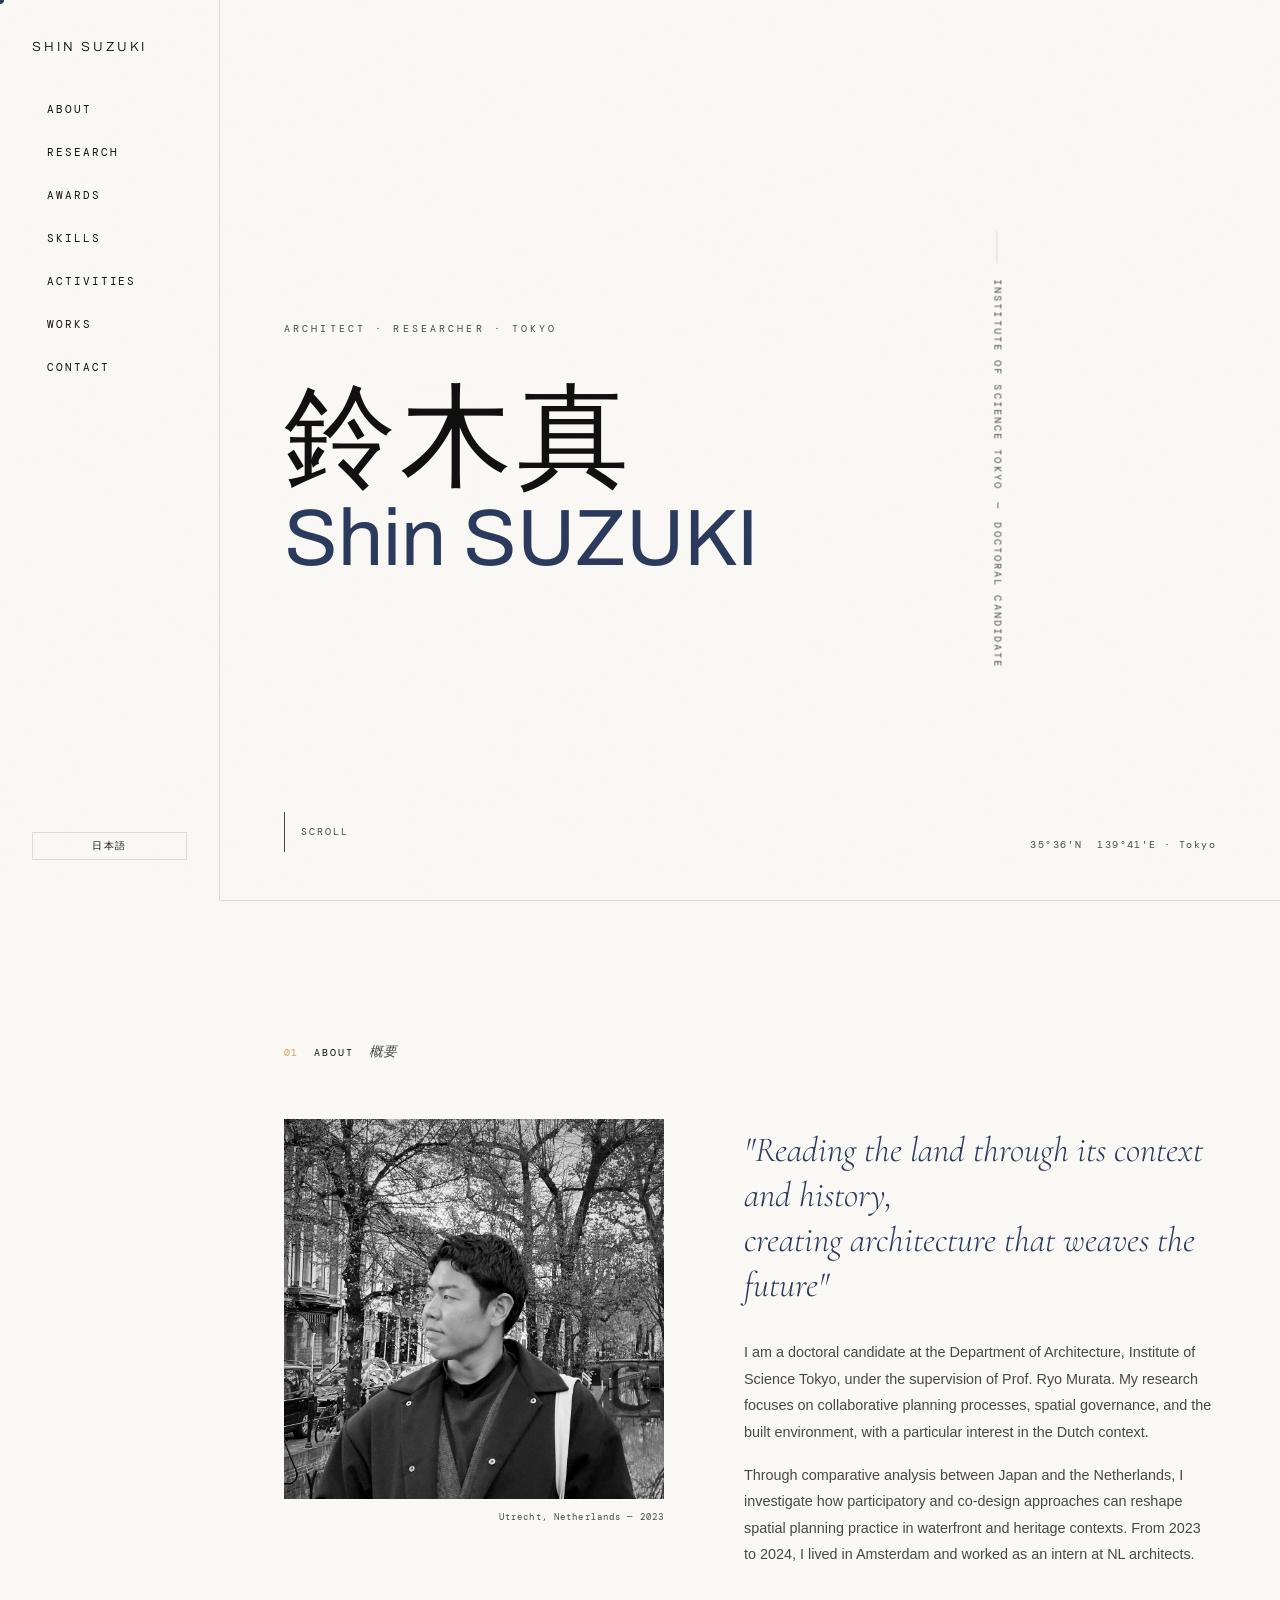
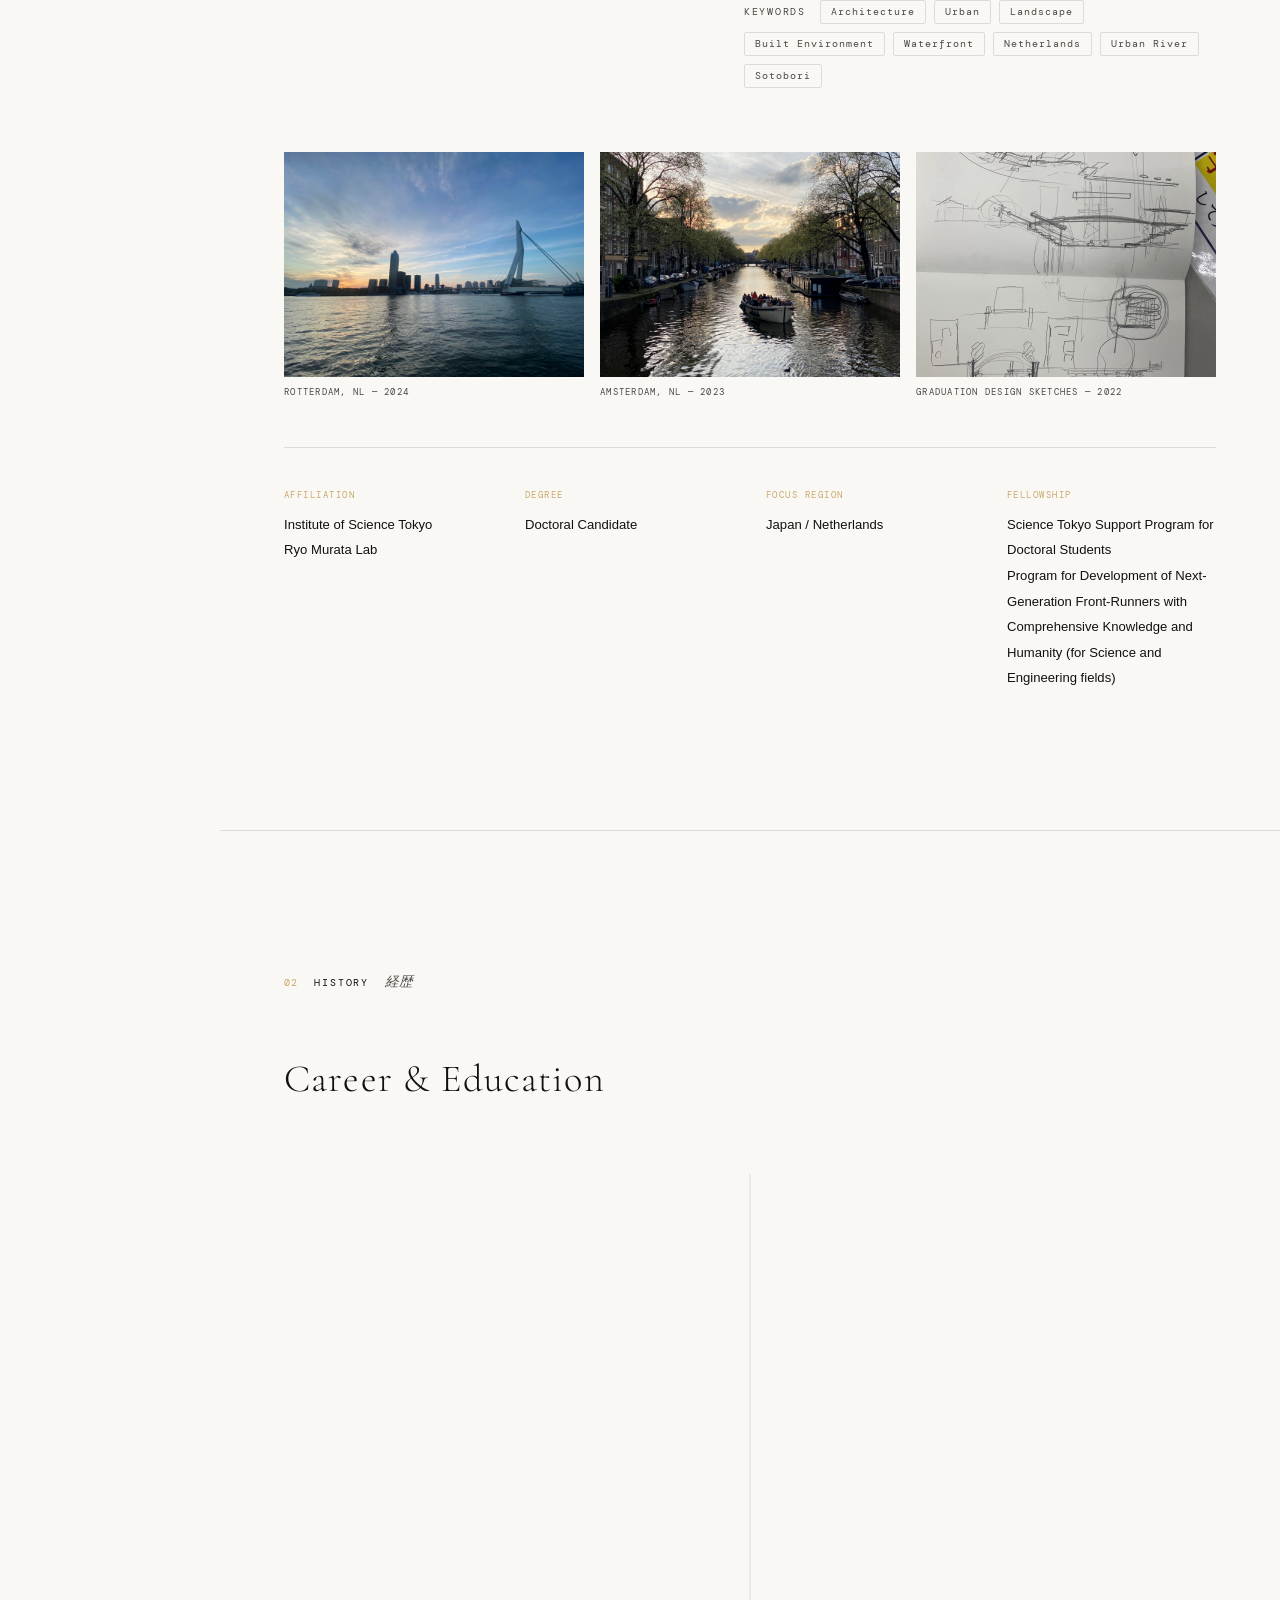
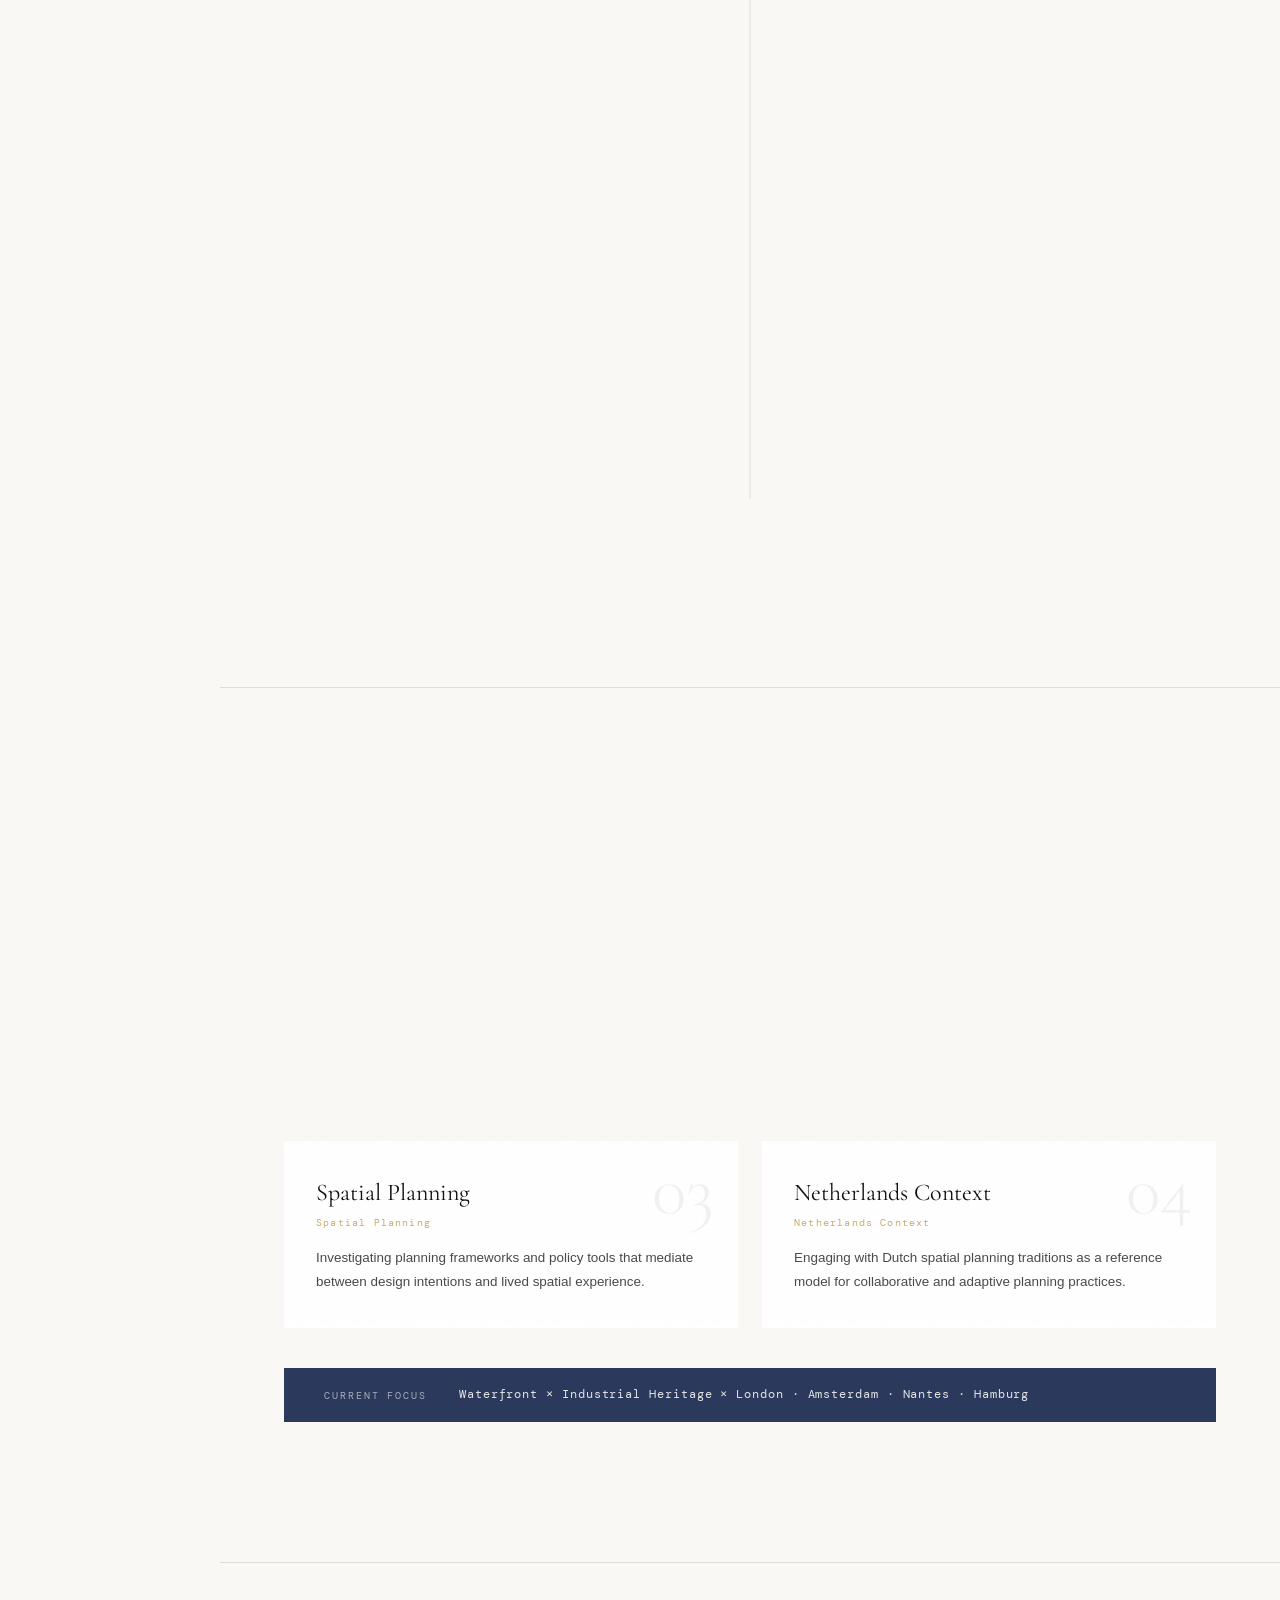
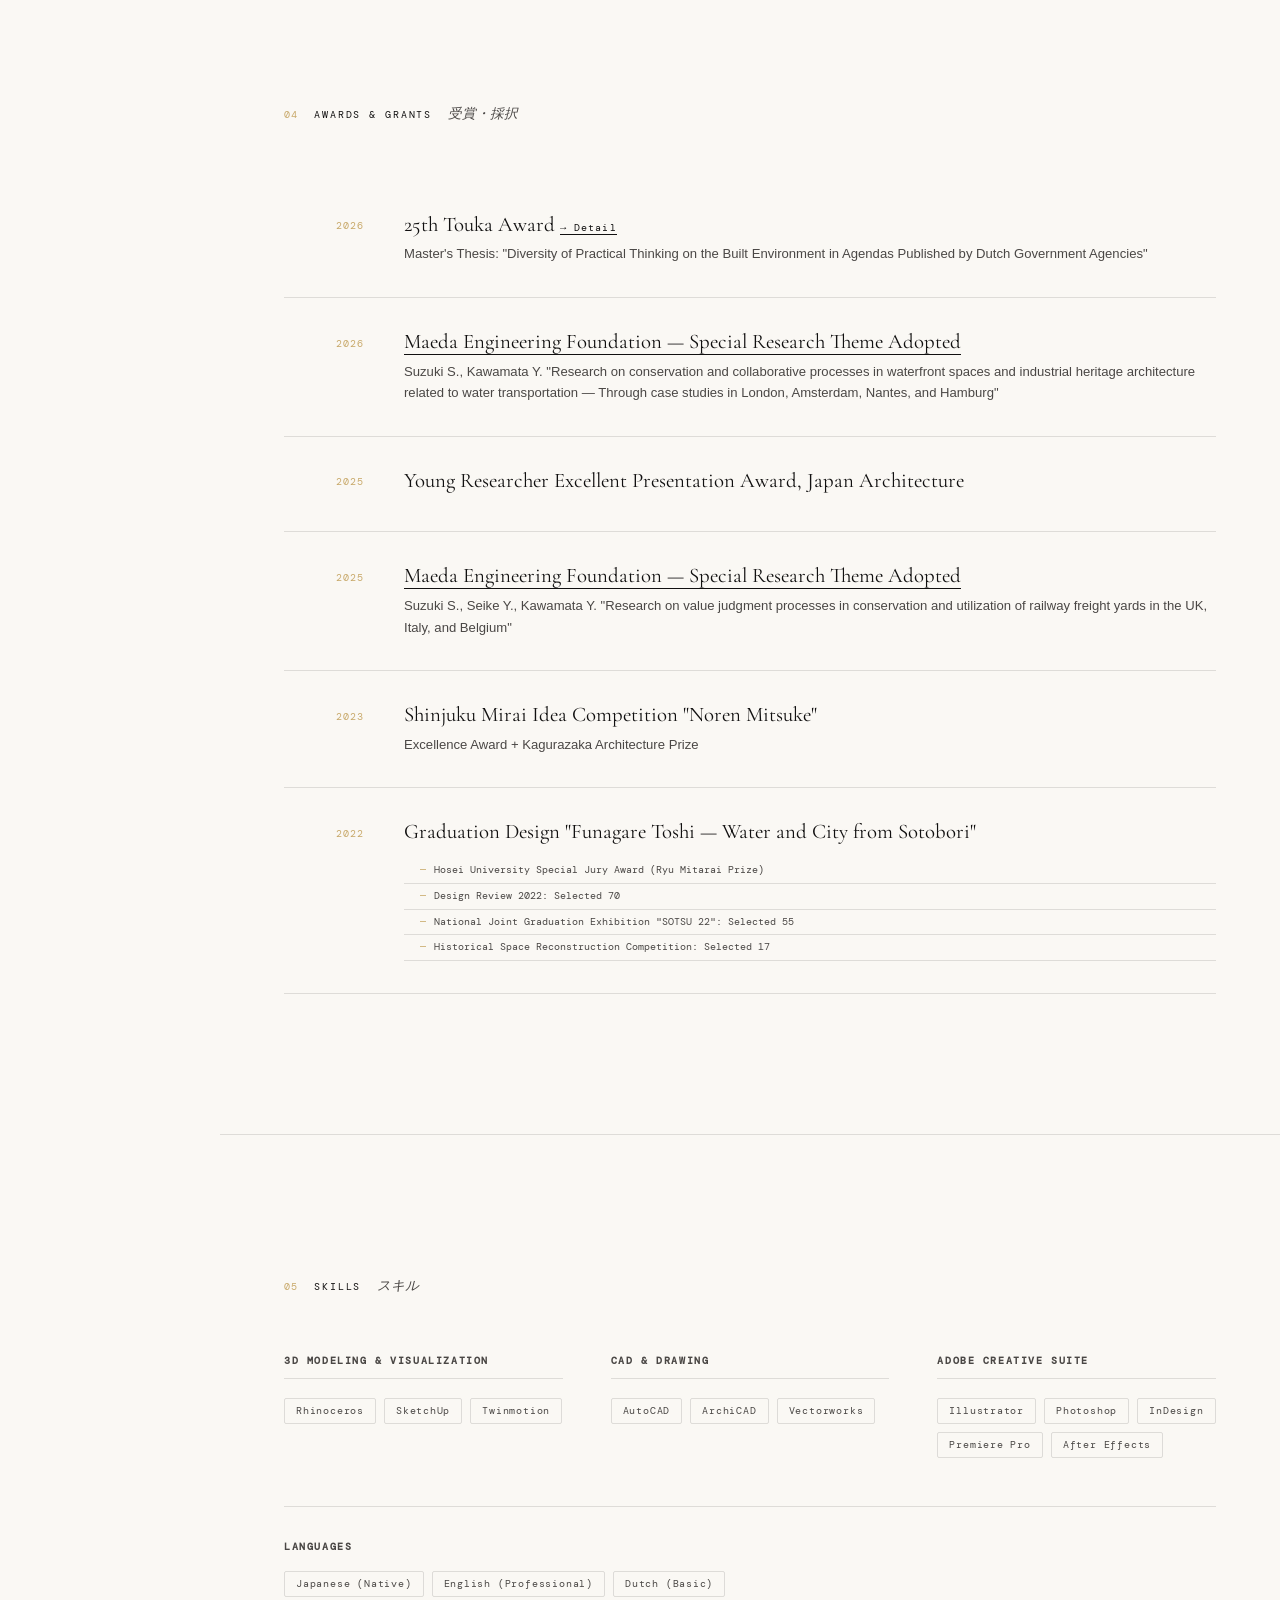
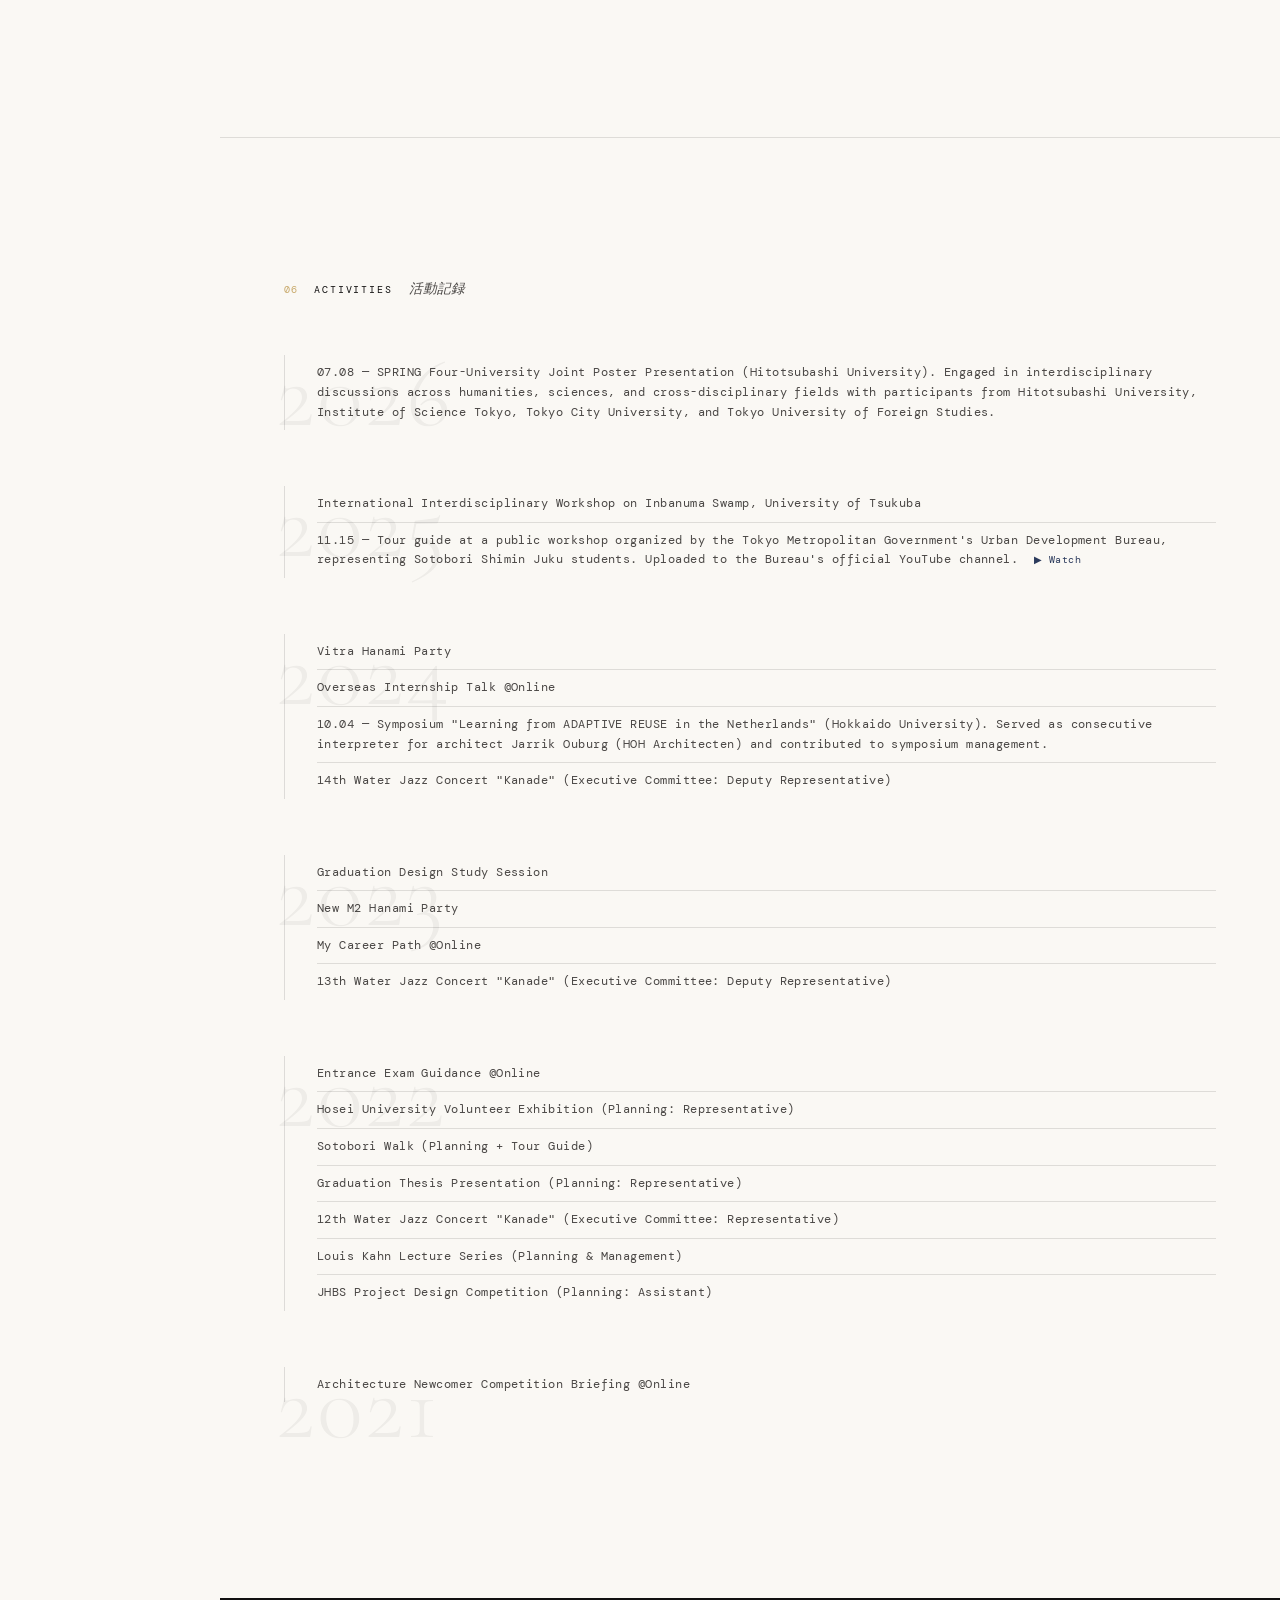
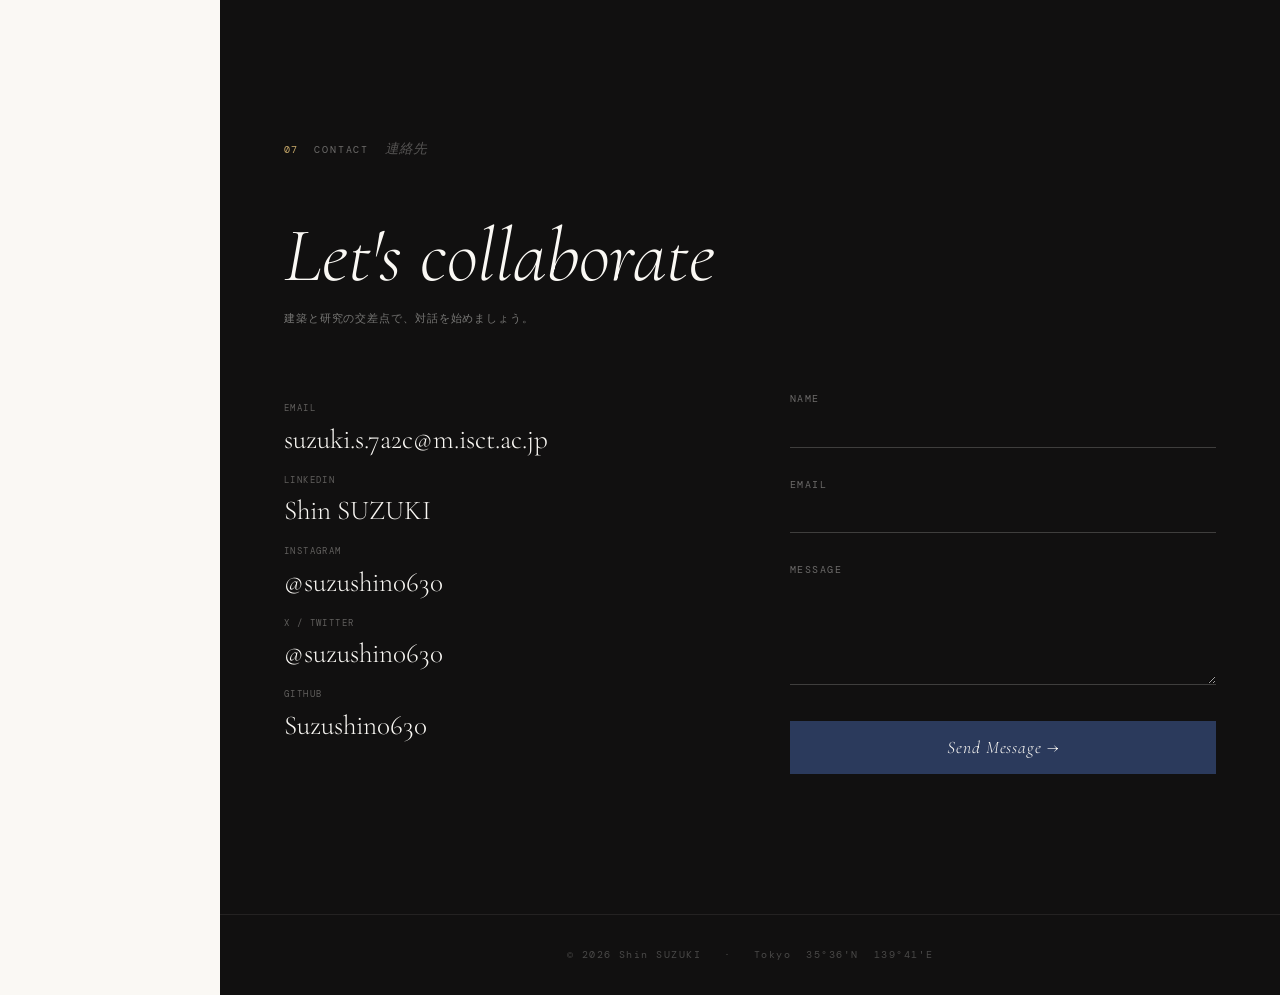
==== commit 78a2689a: "Add 2026 SPRING four-university joint poster presentation to Activities Co-Authored-By: Claude Sonne" ====
--- a/index.html
+++ b/index.html
@@ -1191,6 +1191,16 @@
       </div>
 
       <div class="act-group reveal">
+        <span class="act-big-year" aria-hidden="true">2026</span>
+        <ul class="act-list" style="margin-top:1rem">
+          <li>
+            <span class="en">07.08 — SPRING Four-University Joint Poster Presentation (Hitotsubashi University). Engaged in interdisciplinary discussions across humanities, sciences, and cross-disciplinary fields with participants from Hitotsubashi University, Institute of Science Tokyo, Tokyo City University, and Tokyo University of Foreign Studies.</span>
+            <span class="ja" style="display:none">07.08 — SPRING 四大学合同ポスター発表会（一橋大学）。一橋大学・東京科学大学・都市大学・東京外国語大学の参加者と共に、文系・理系・分野横断型の議論を展開。</span>
+          </li>
+        </ul>
+      </div>
+
+      <div class="act-group reveal">
         <span class="act-big-year" aria-hidden="true">2025</span>
         <ul class="act-list" style="margin-top:1rem">
           <li><span class="en">International Interdisciplinary Workshop on Inbanuma Swamp, University of Tsukuba</span><span class="ja" style="display:none">印旛沼国際学際ワークショップ（筑波大学）</span></li>
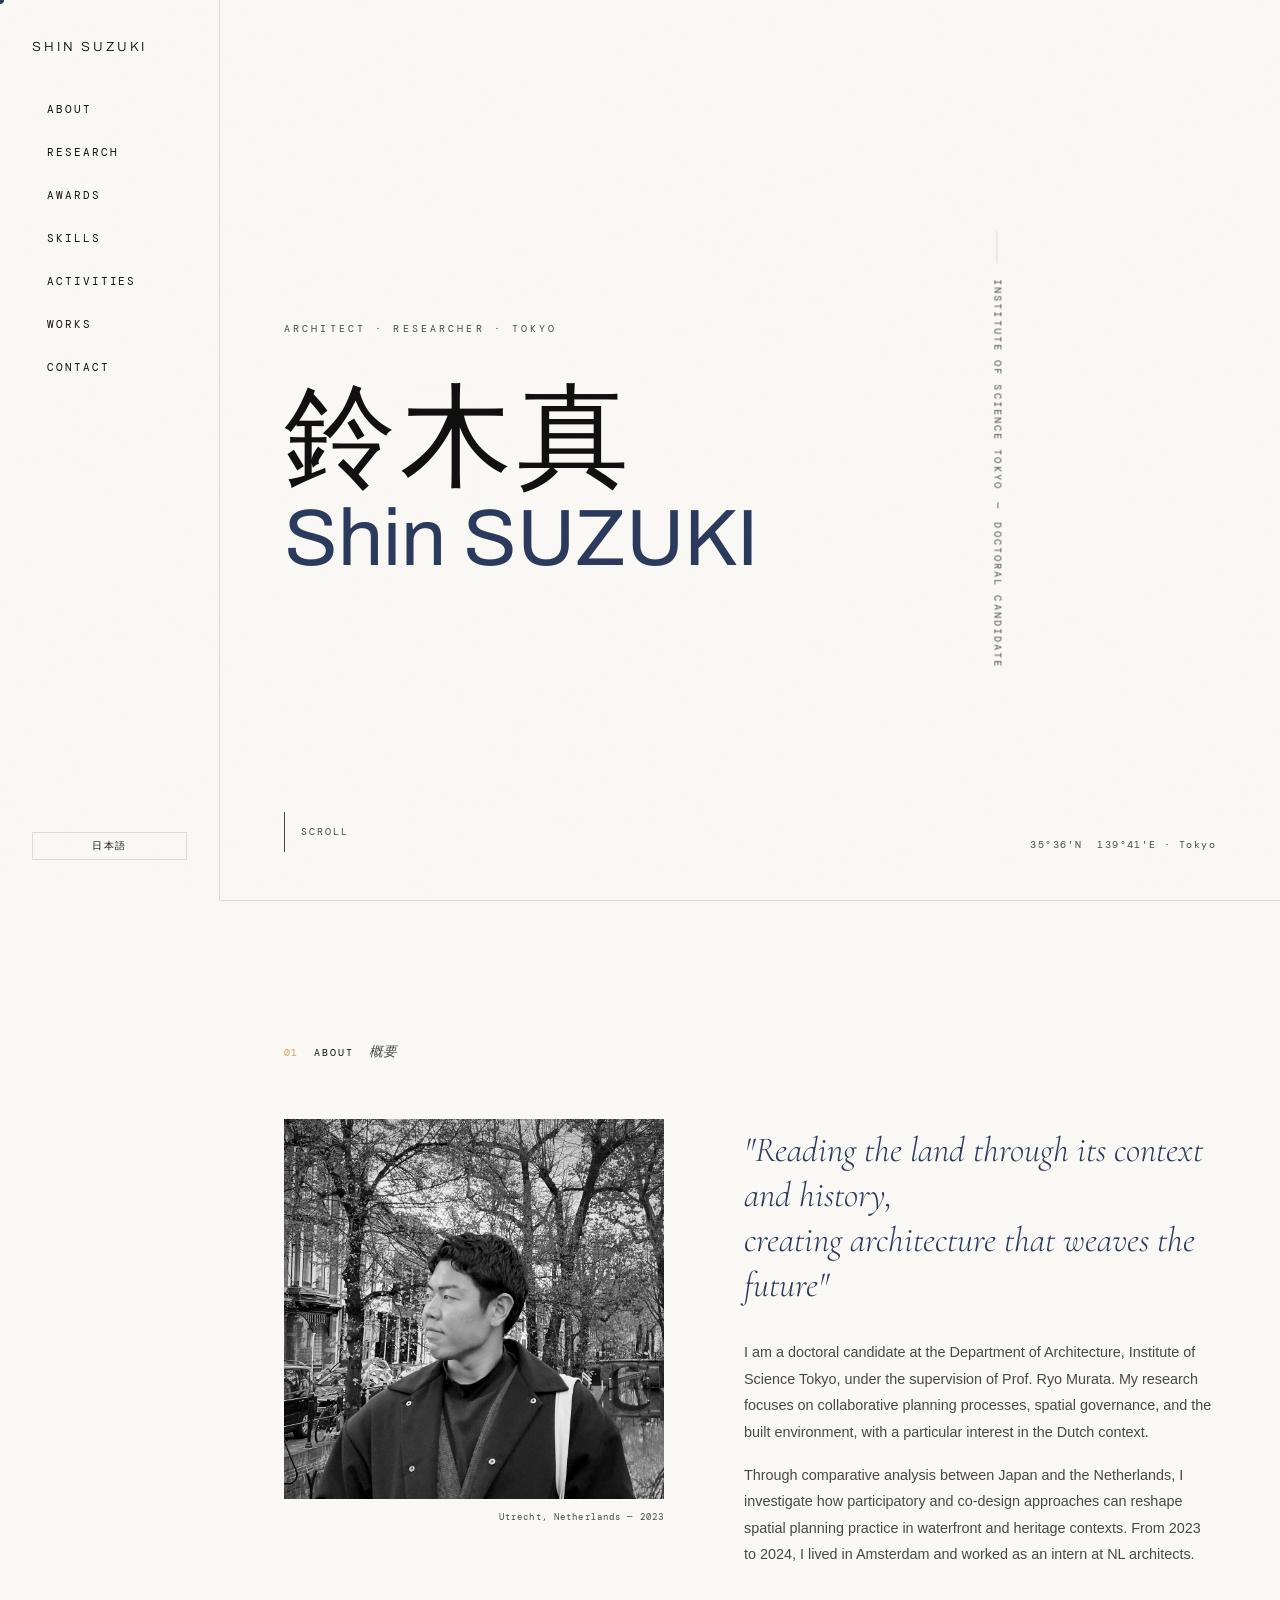
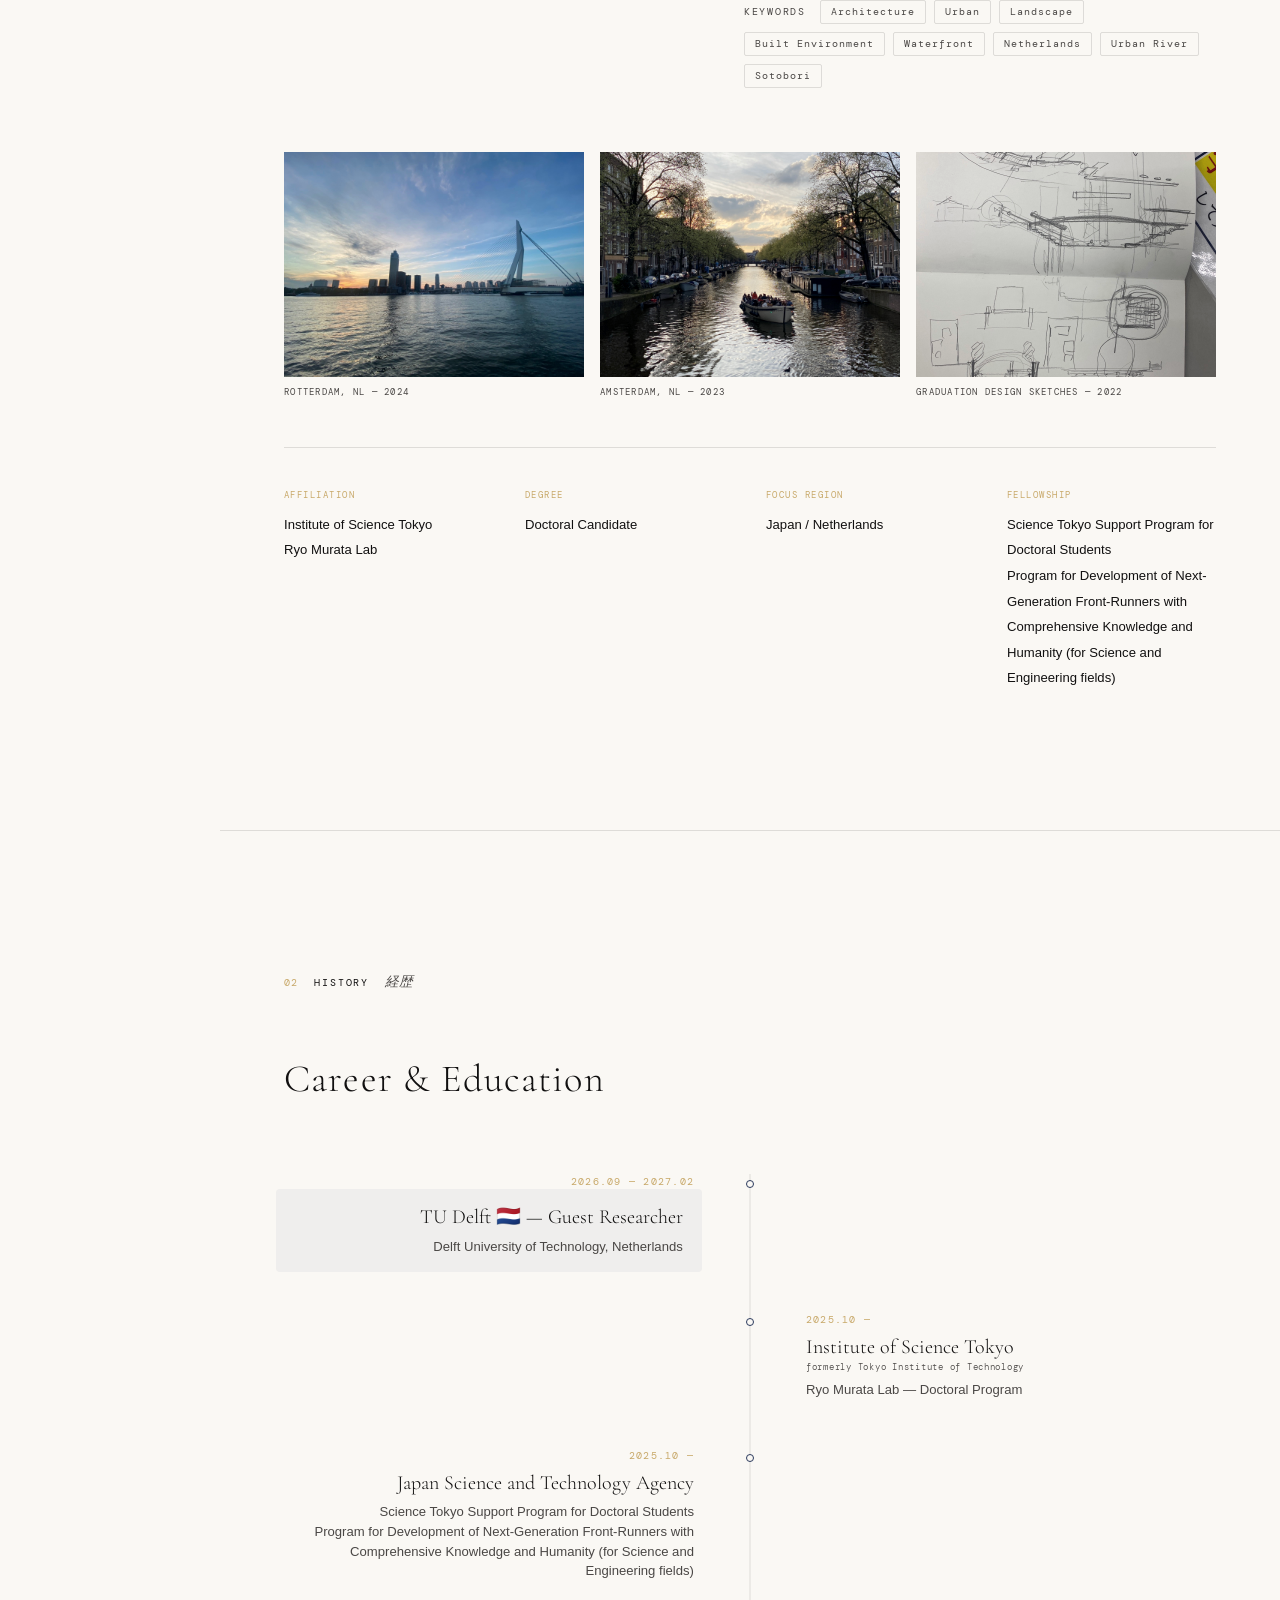
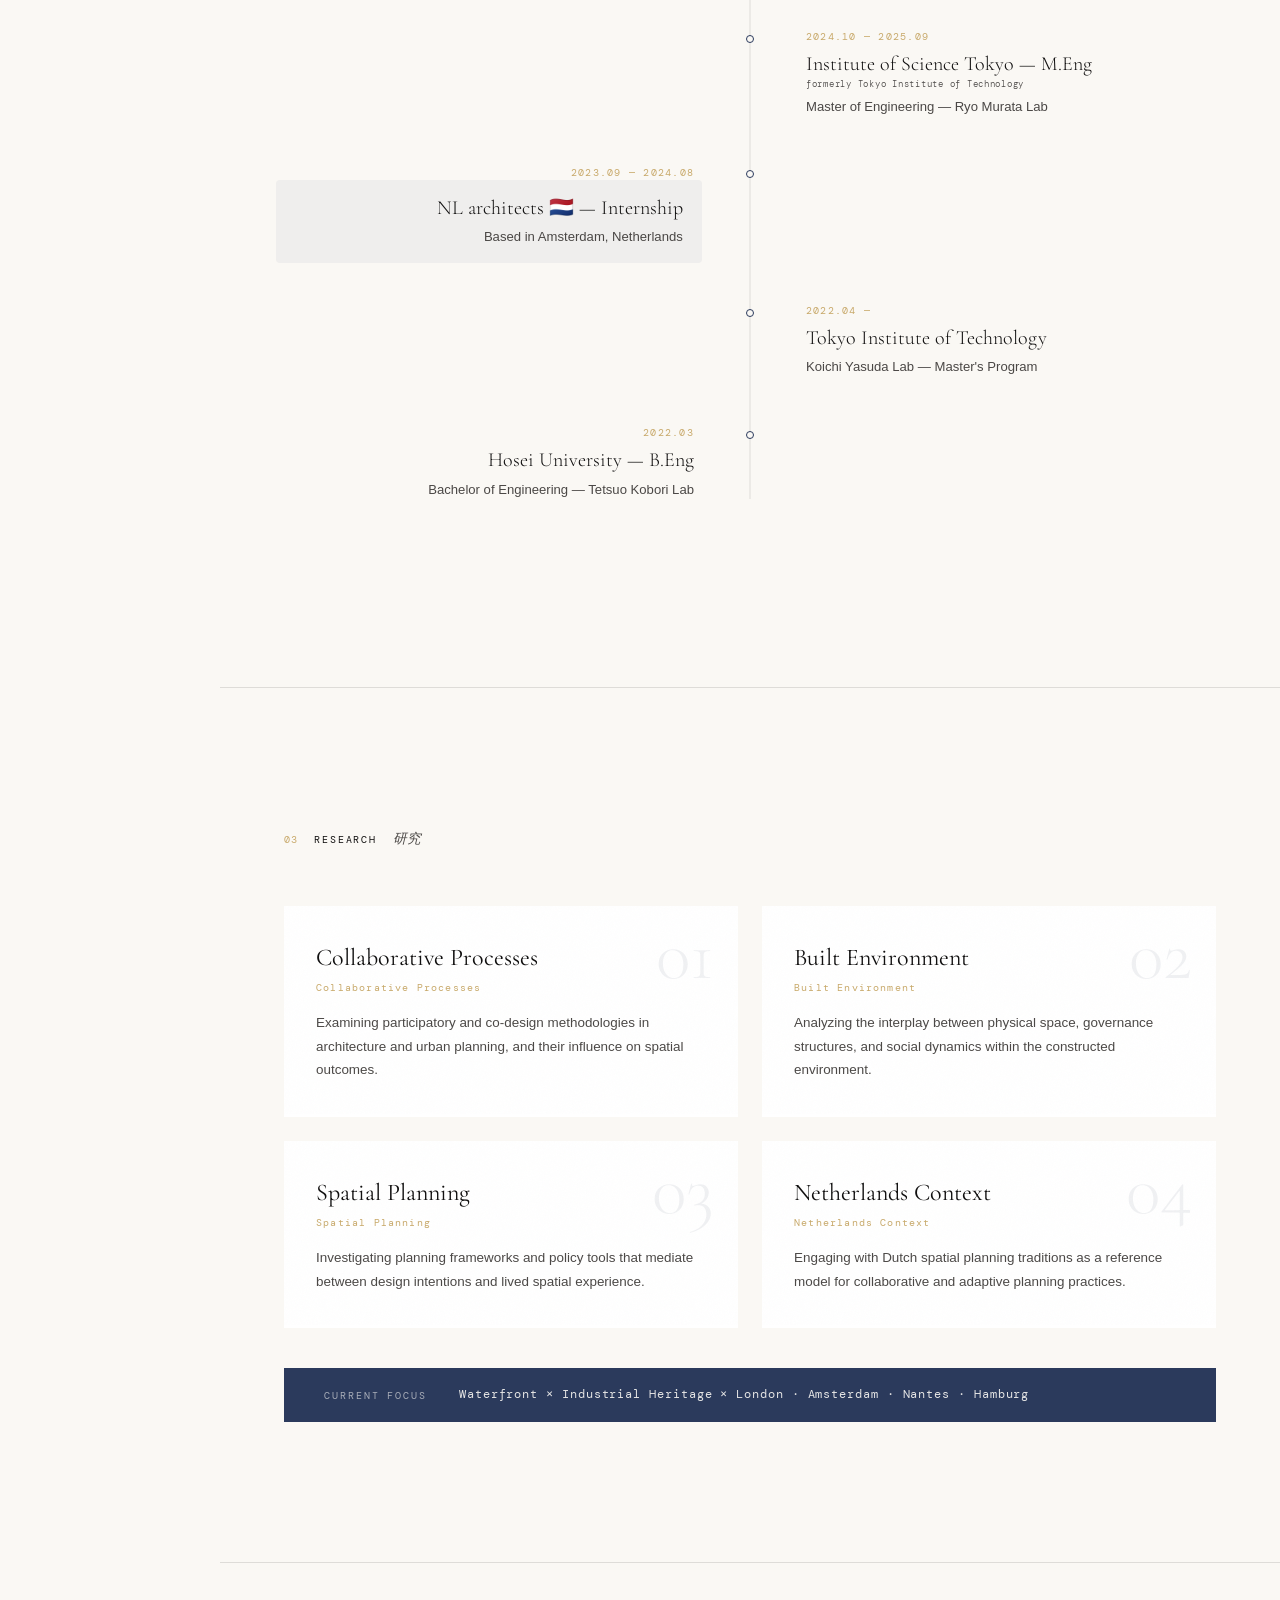
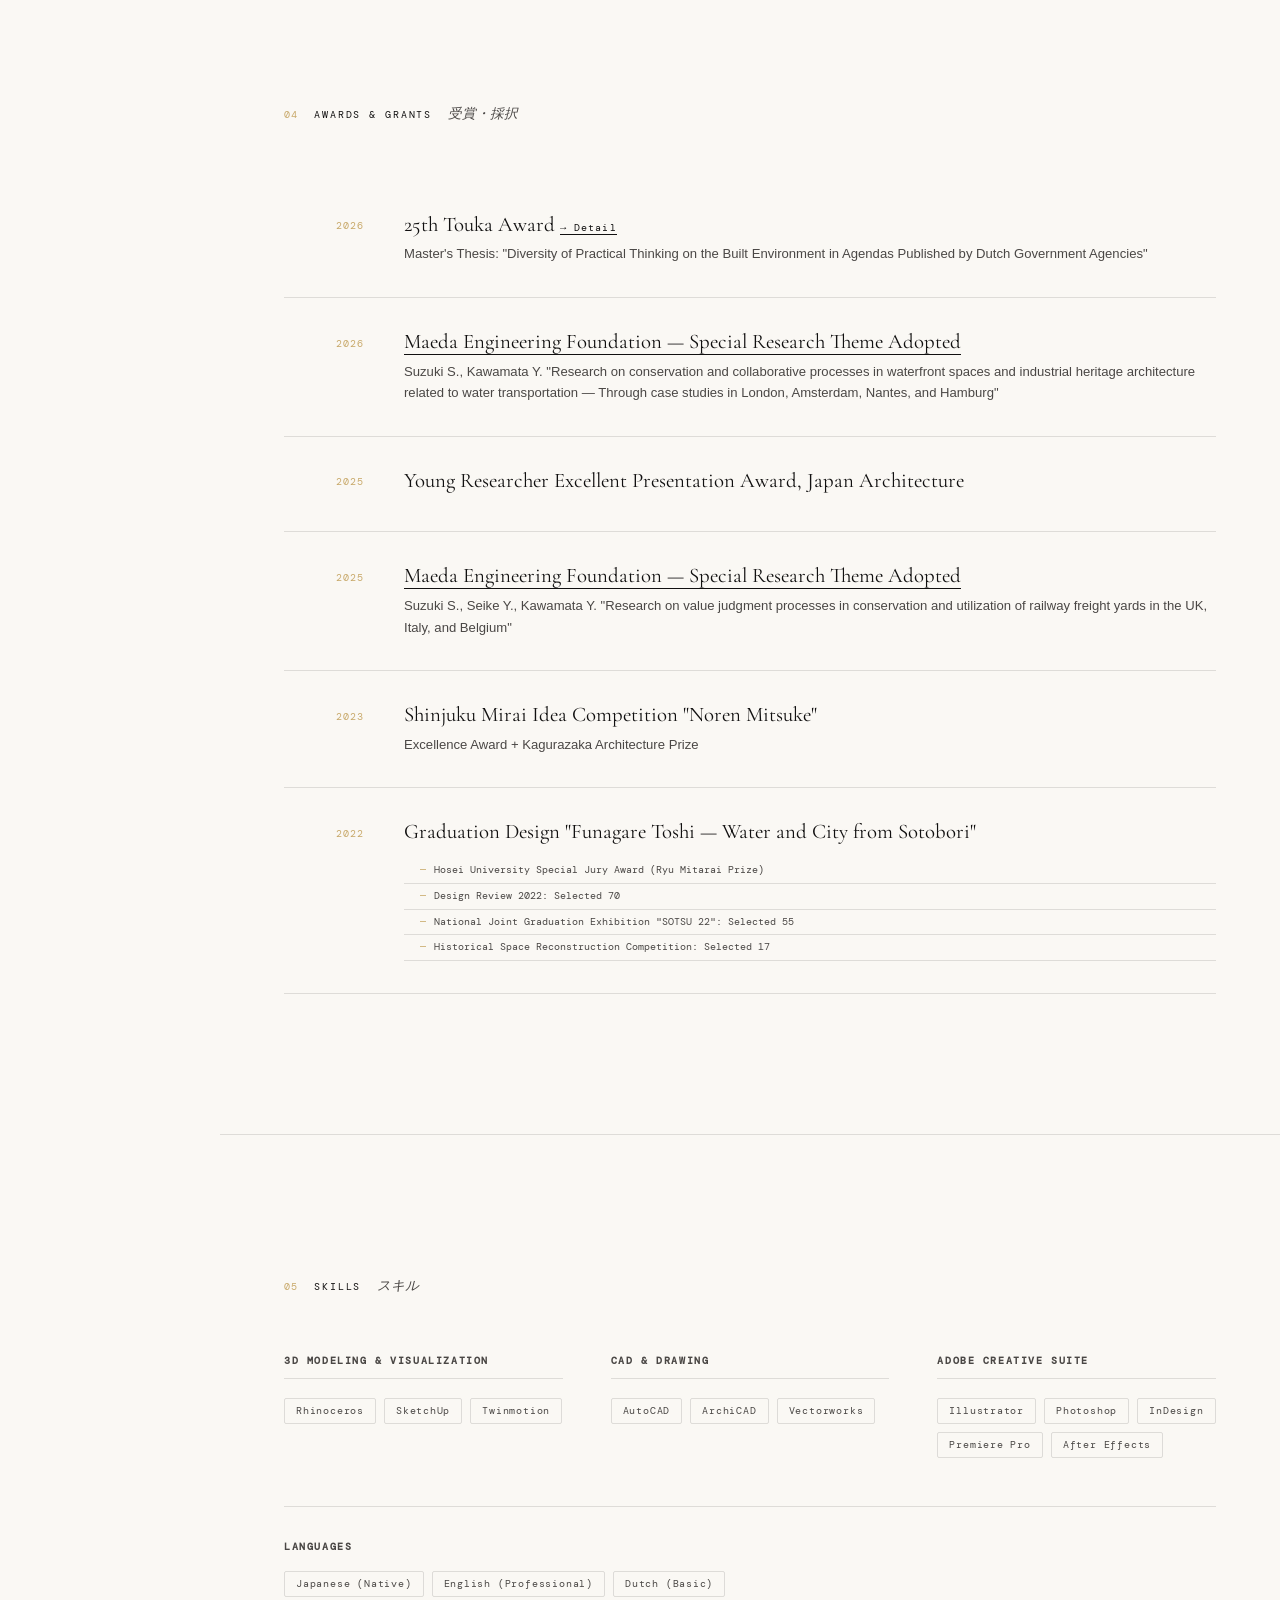
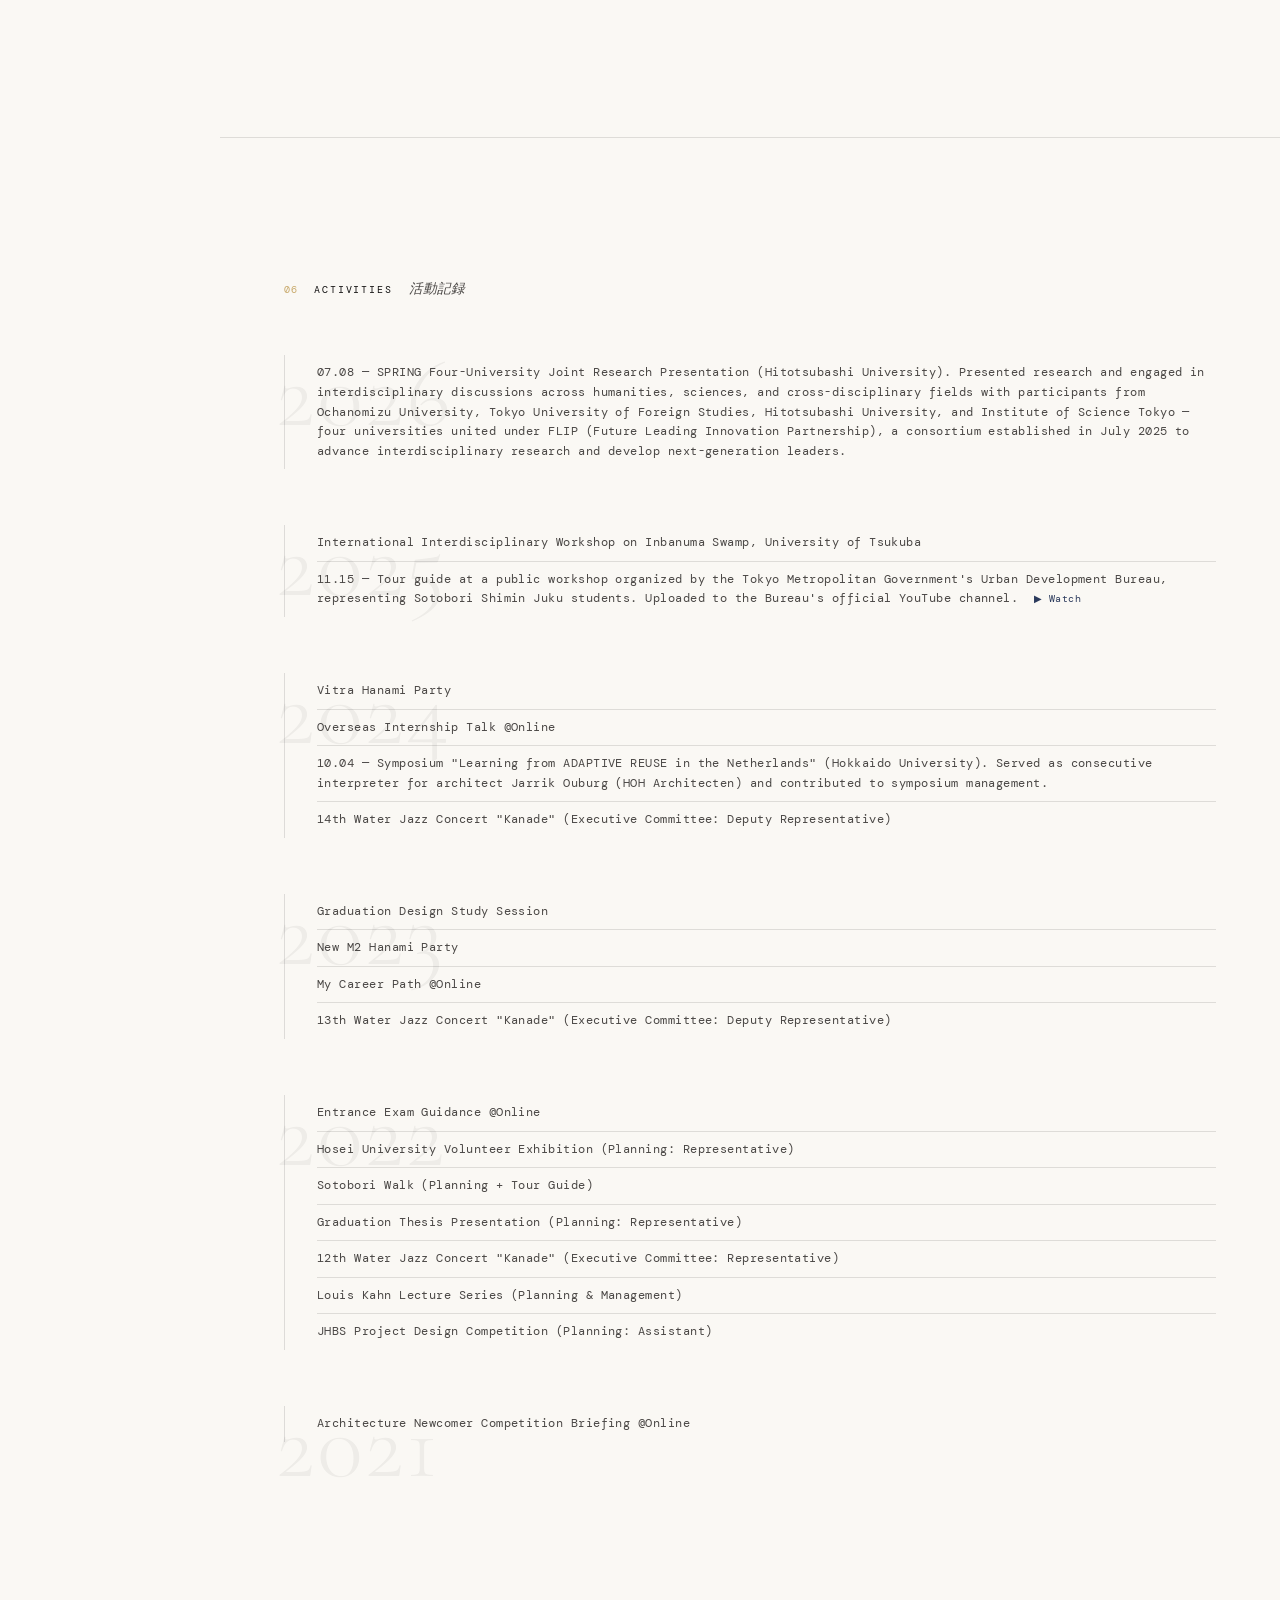
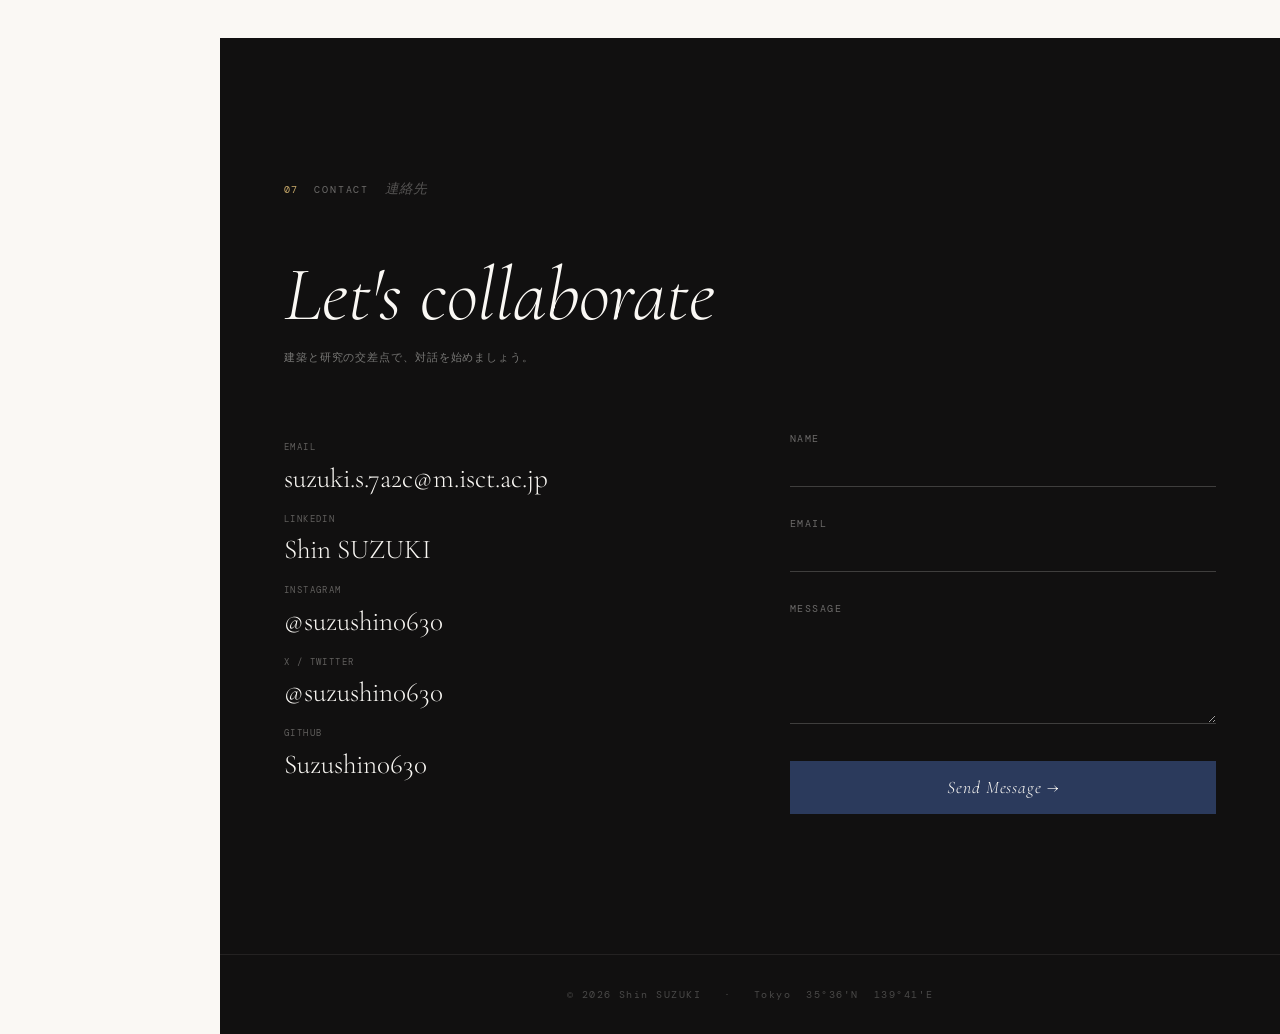
==== commit 921f67f0: "Fix activity entry: correct universities, title, and add FLIP context Co-Authored-By: Claude Sonnet " ====
--- a/index.html
+++ b/index.html
@@ -1194,8 +1194,8 @@
         <span class="act-big-year" aria-hidden="true">2026</span>
         <ul class="act-list" style="margin-top:1rem">
           <li>
-            <span class="en">07.08 — SPRING Four-University Joint Poster Presentation (Hitotsubashi University). Engaged in interdisciplinary discussions across humanities, sciences, and cross-disciplinary fields with participants from Hitotsubashi University, Institute of Science Tokyo, Tokyo City University, and Tokyo University of Foreign Studies.</span>
-            <span class="ja" style="display:none">07.08 — SPRING 四大学合同ポスター発表会（一橋大学）。一橋大学・東京科学大学・都市大学・東京外国語大学の参加者と共に、文系・理系・分野横断型の議論を展開。</span>
+            <span class="en">07.08 — SPRING Four-University Joint Research Presentation (Hitotsubashi University). Presented research and engaged in interdisciplinary discussions across humanities, sciences, and cross-disciplinary fields with participants from Ochanomizu University, Tokyo University of Foreign Studies, Hitotsubashi University, and Institute of Science Tokyo — four universities united under FLIP (Future Leading Innovation Partnership), a consortium established in July 2025 to advance interdisciplinary research and develop next-generation leaders.</span>
+            <span class="ja" style="display:none">07.08 — SPRING 4大学合同研究発表会（一橋大学）。お茶の水女子大学・東京外国語大学・一橋大学・東京科学大学の参加者と共に、文系・理系・分野横断型の議論を展開。4大学は2025年7月に締結された四大学未来共創連合（FLIP）のもと、学際的な共同研究と高度な人材育成を推進。</span>
           </li>
         </ul>
       </div>
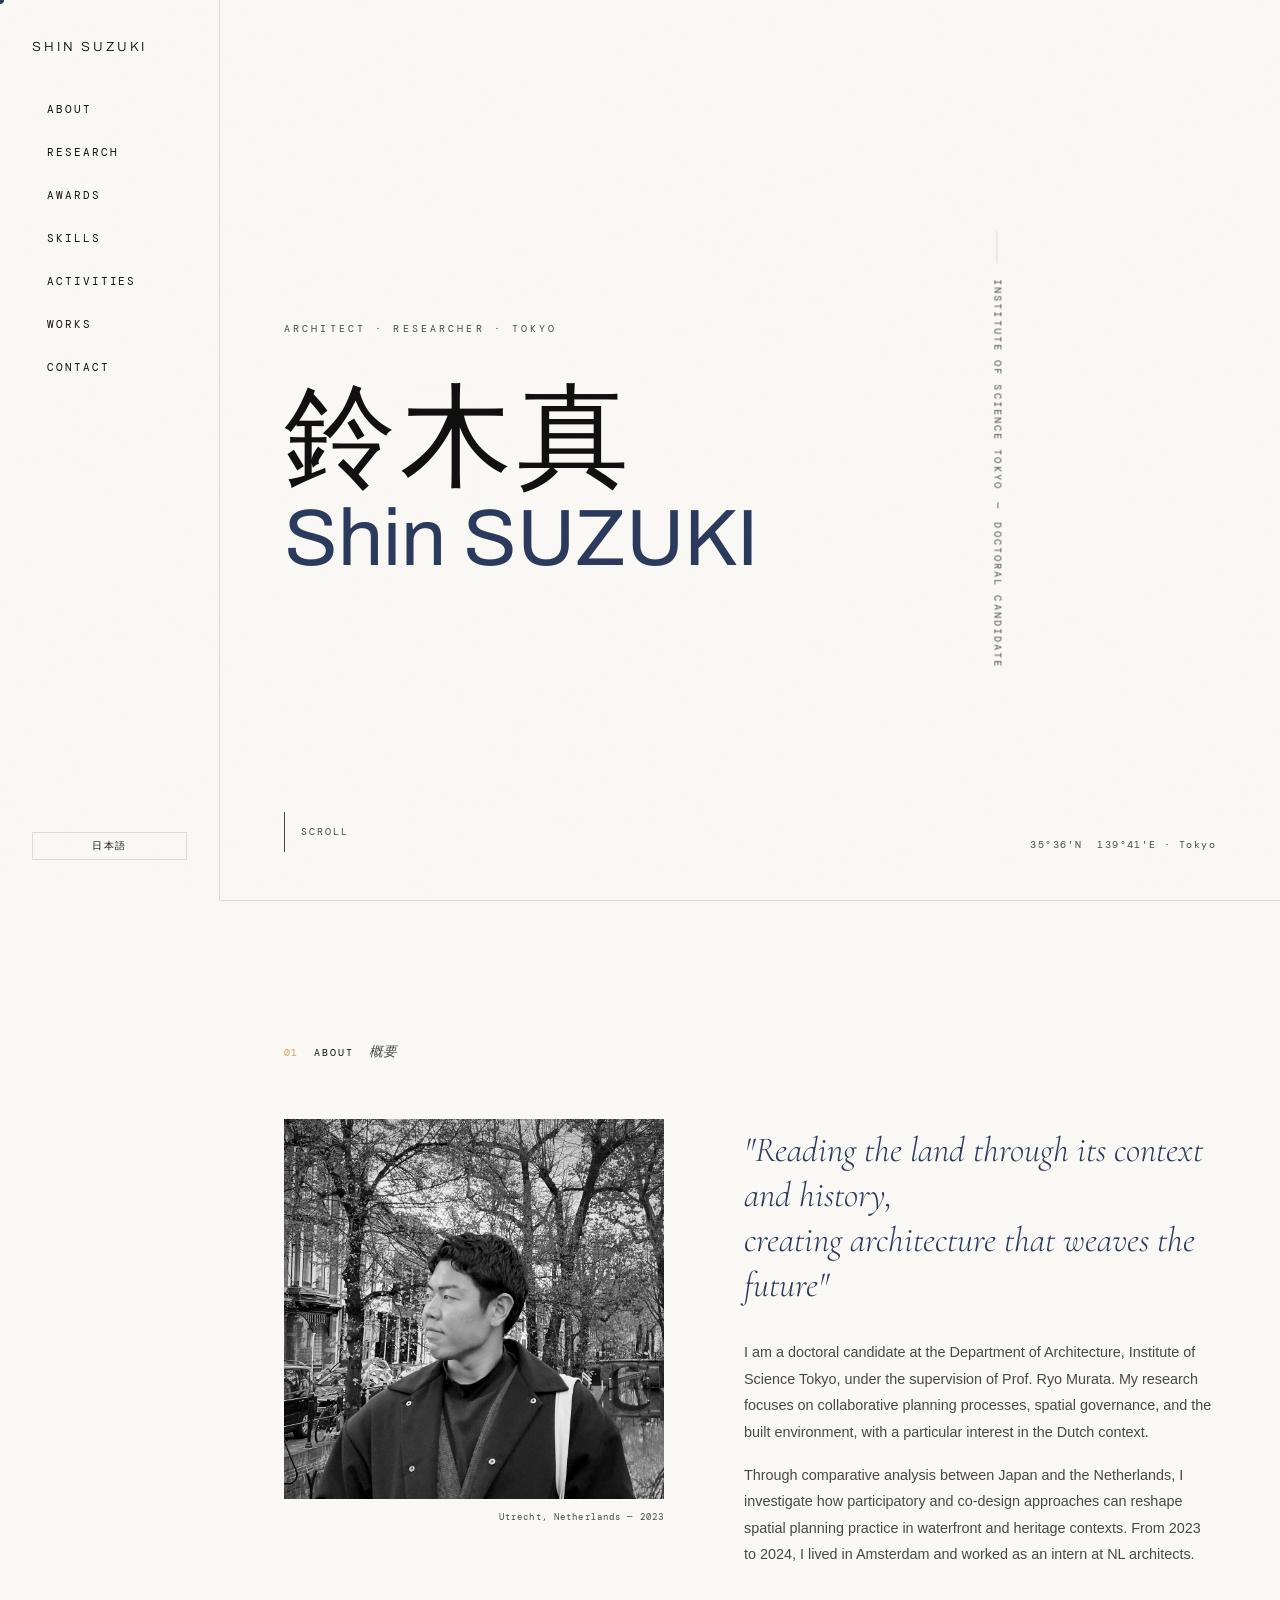
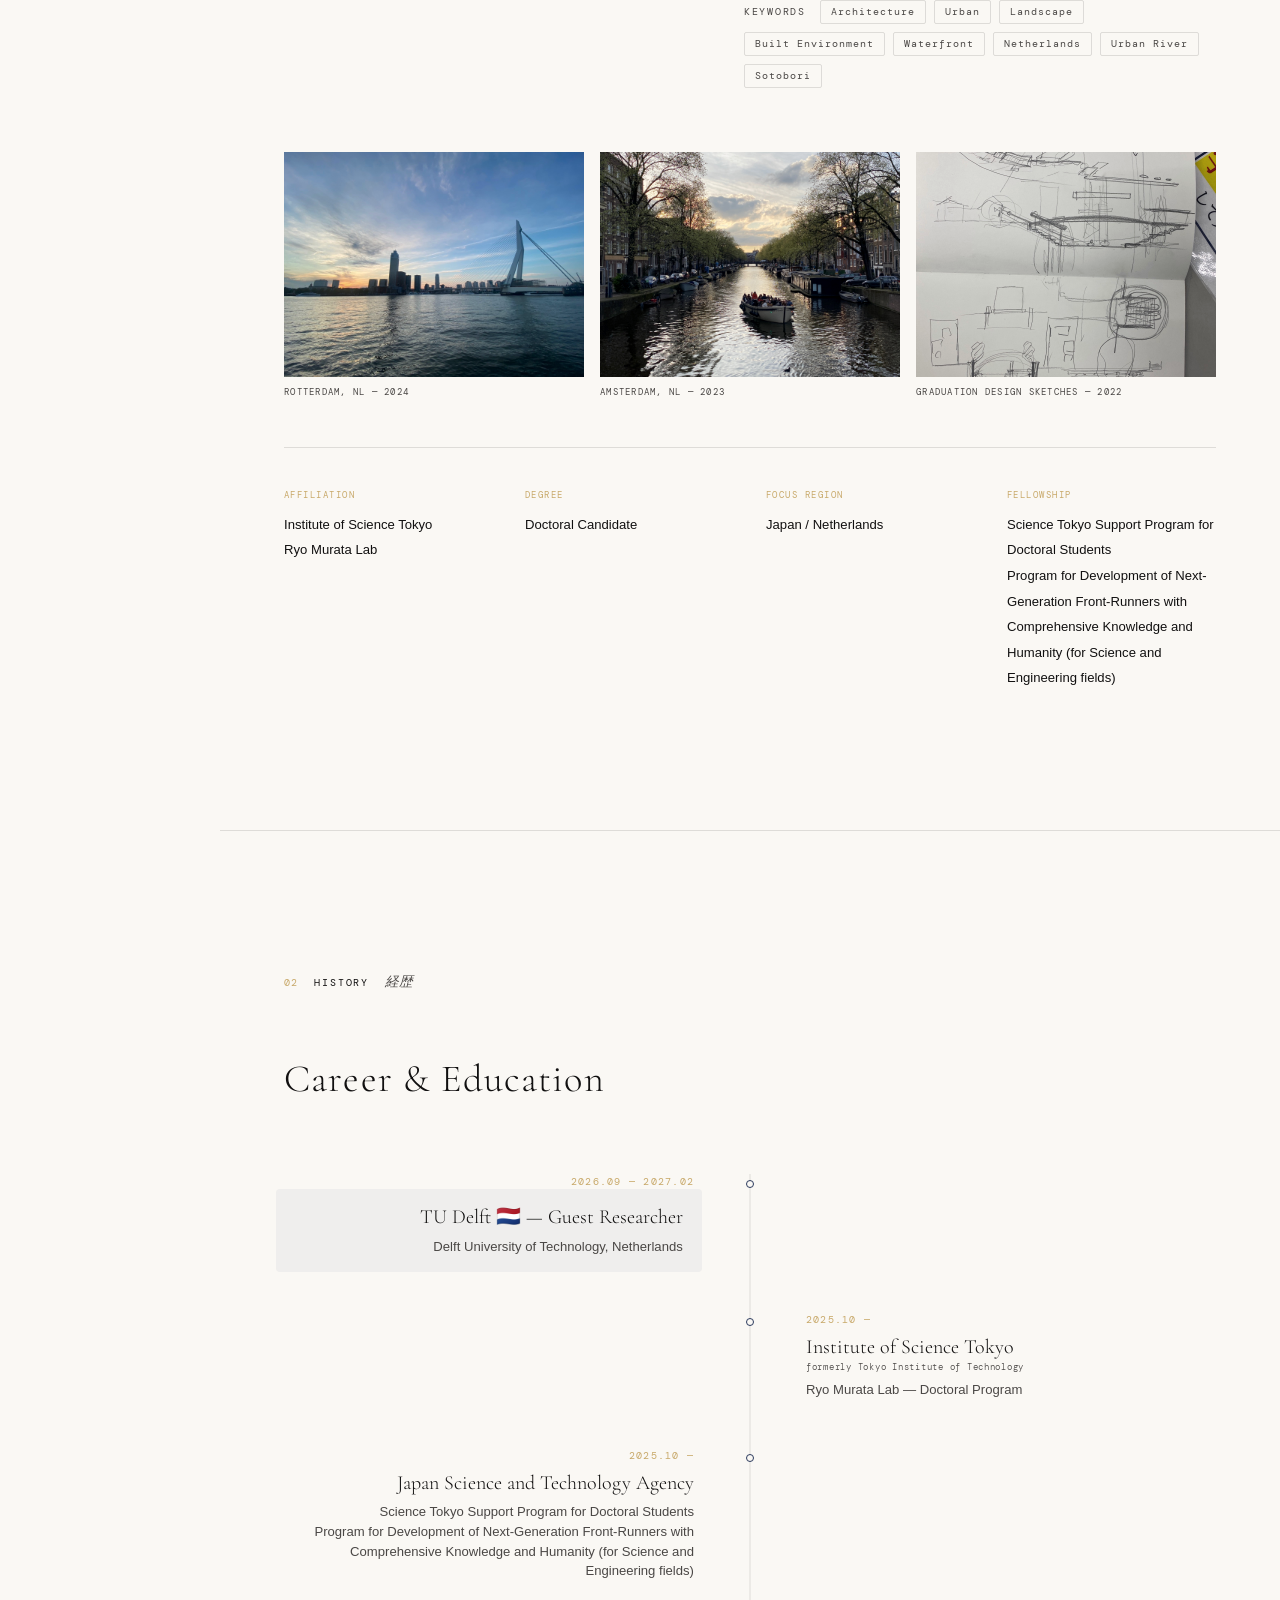
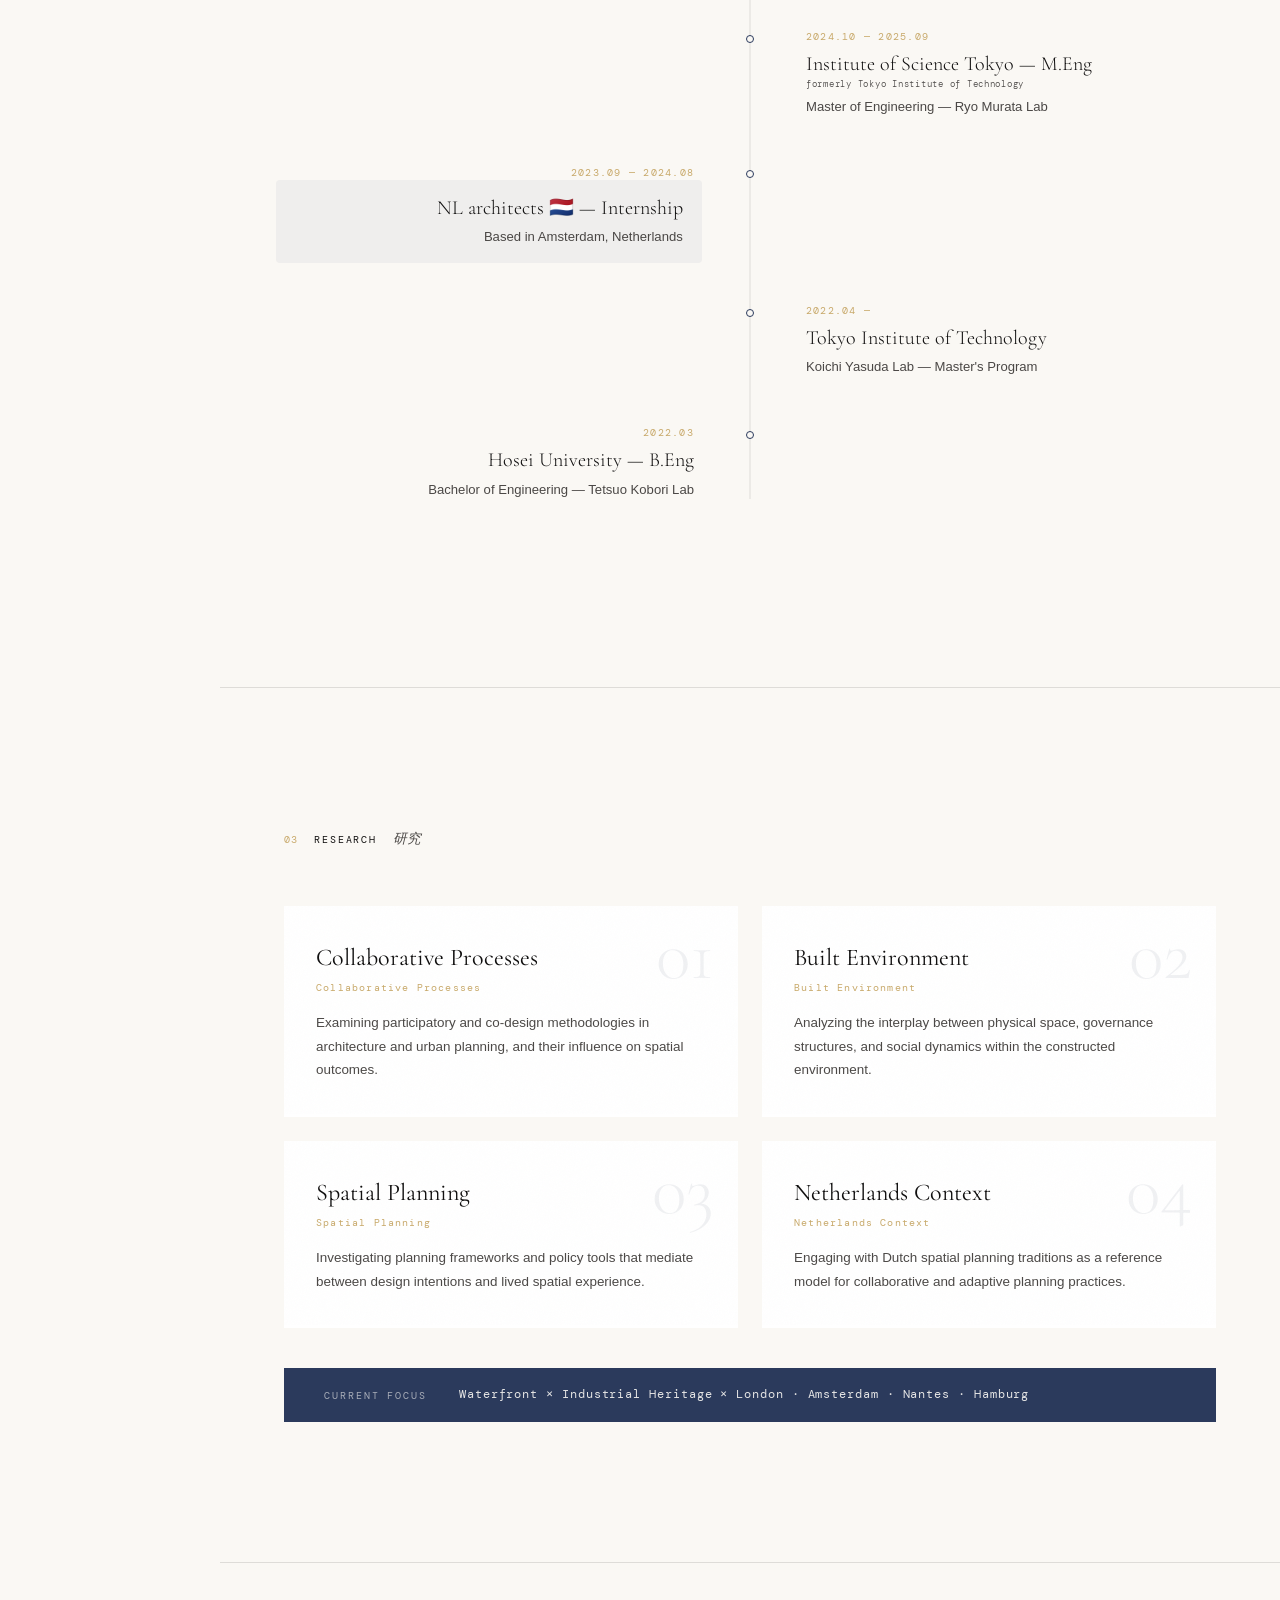
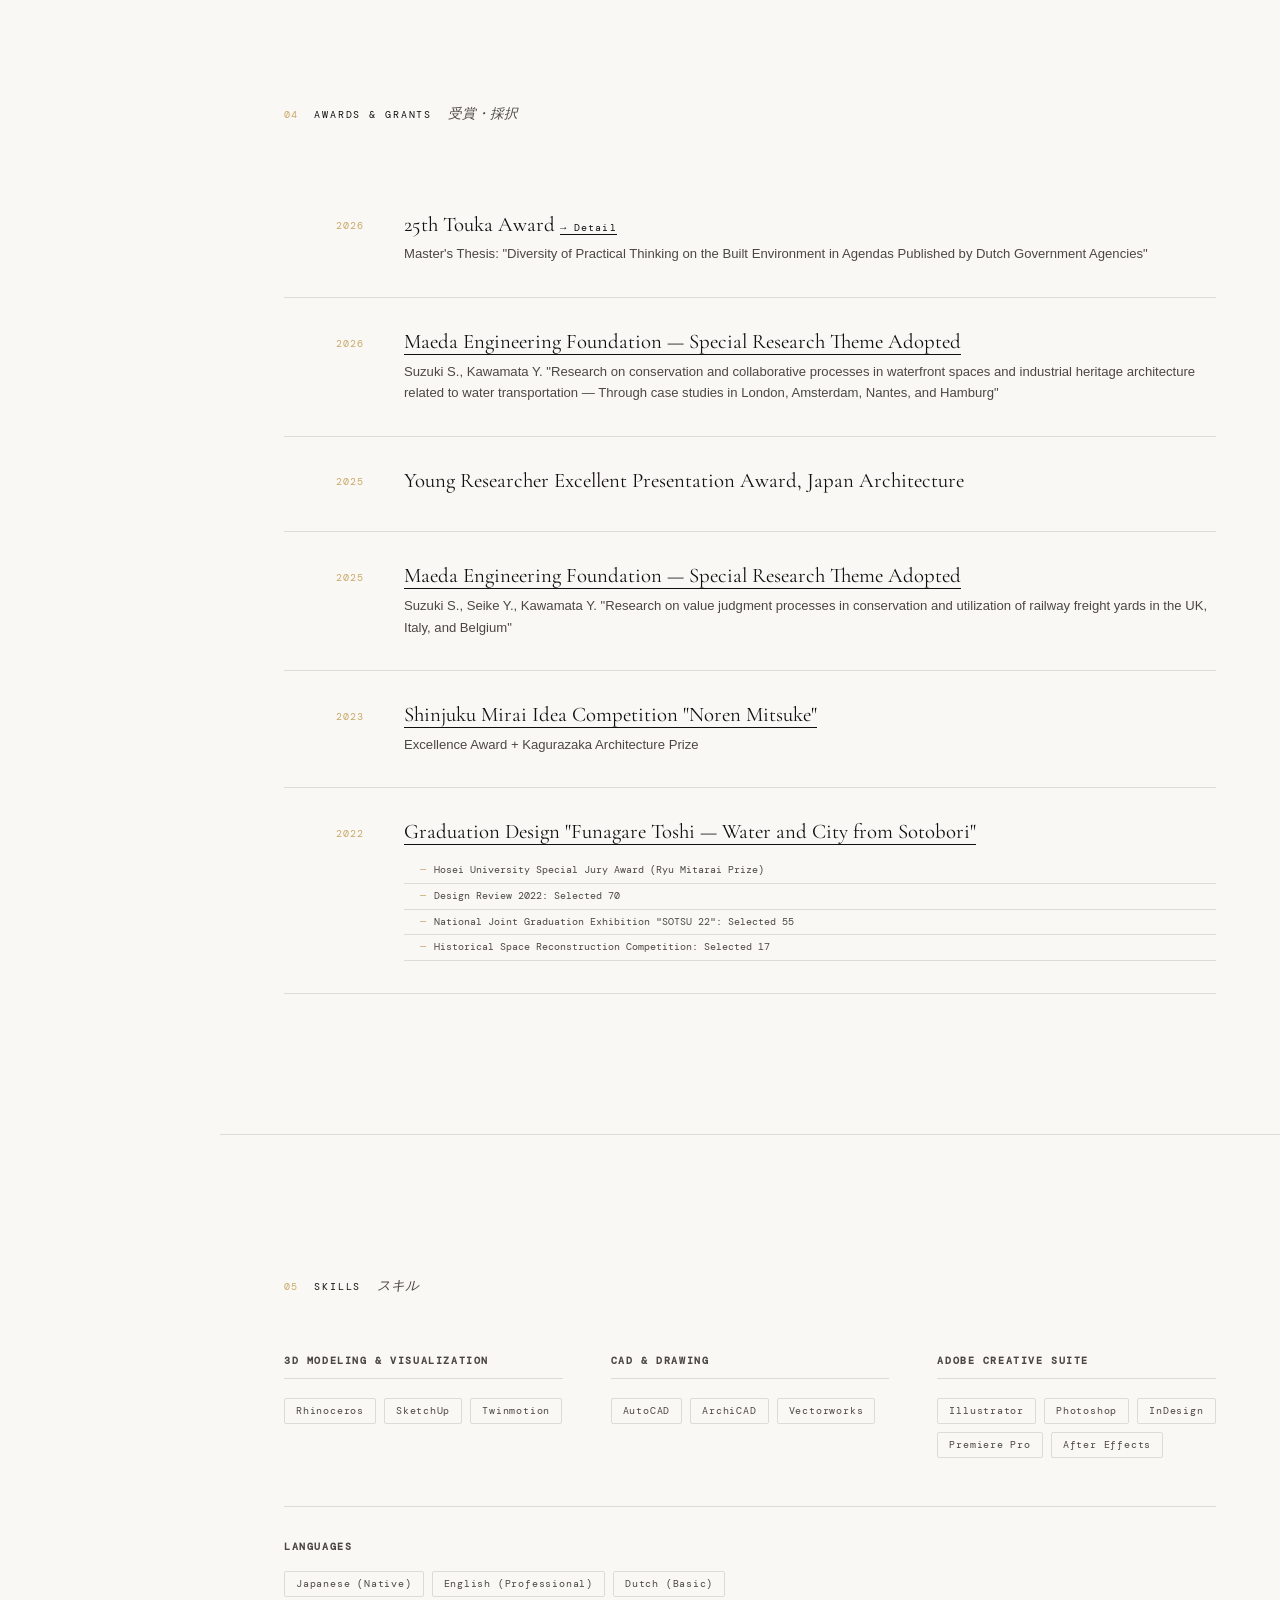
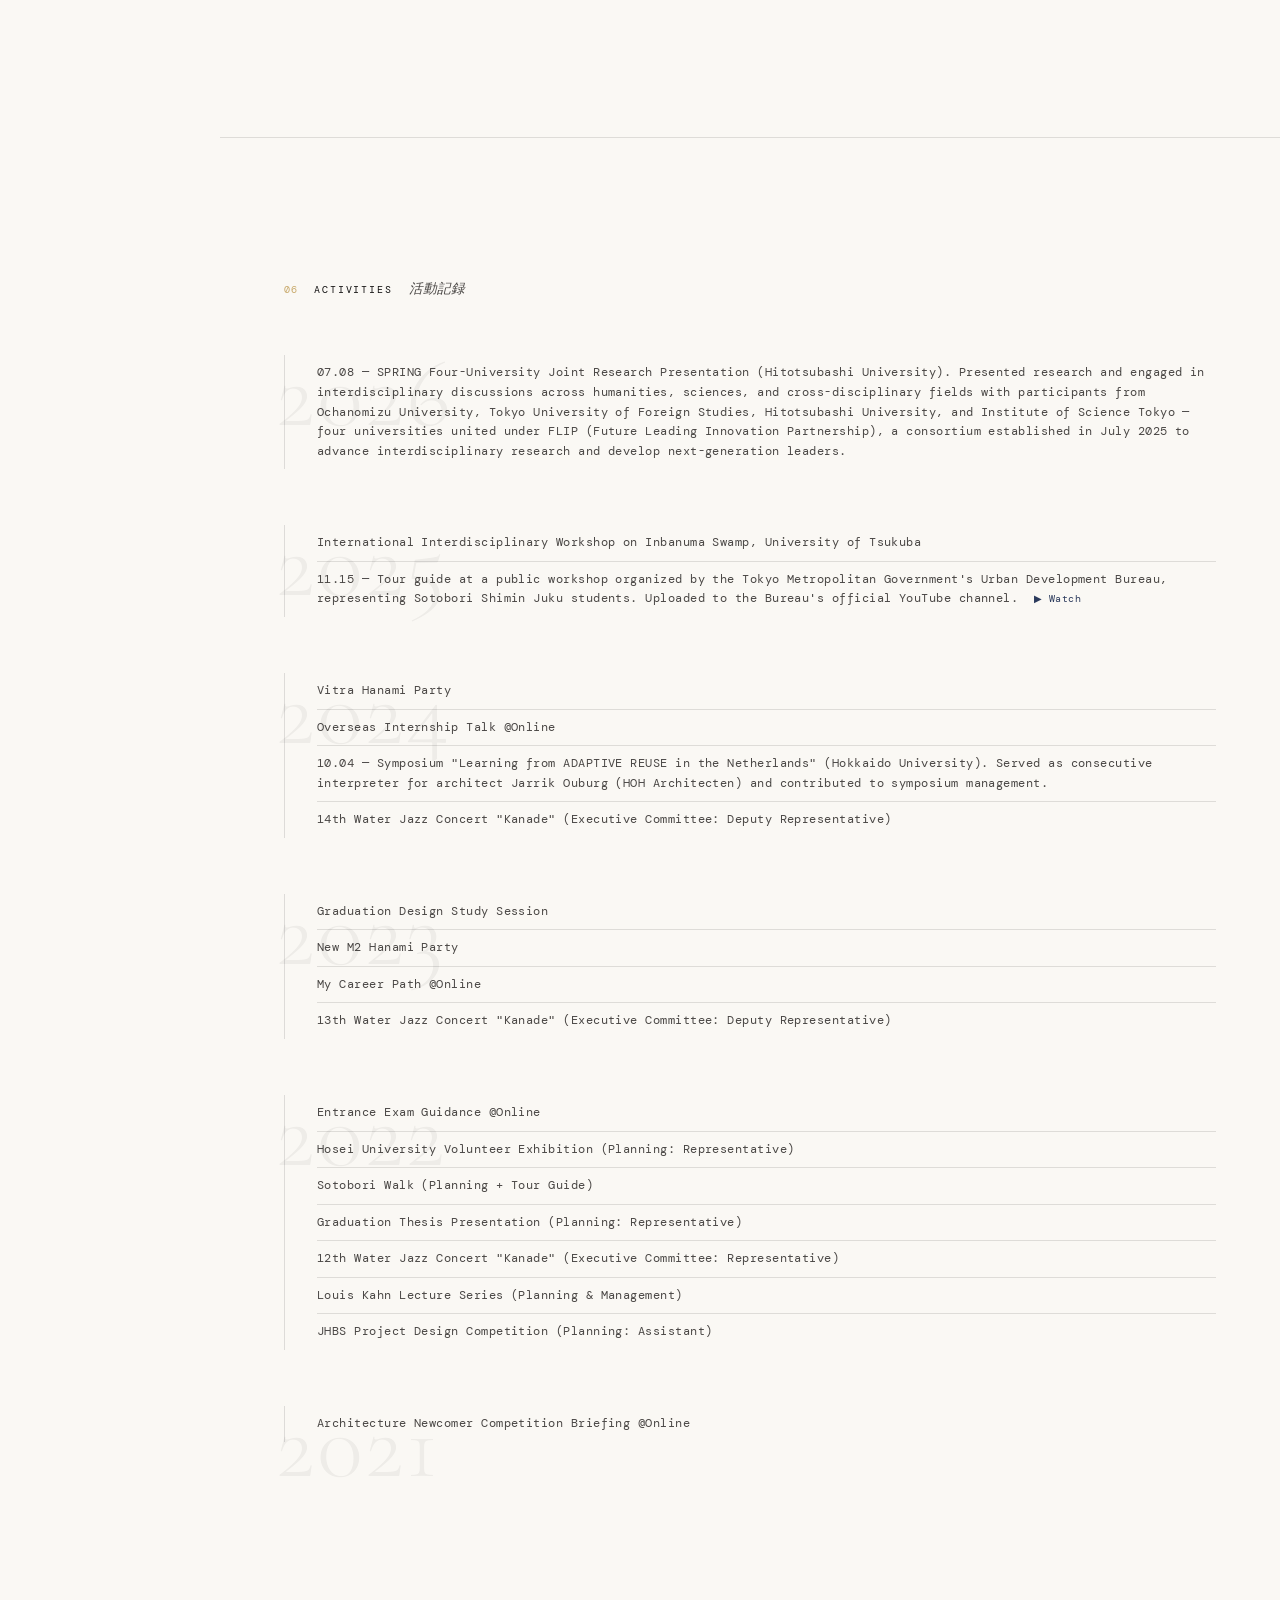
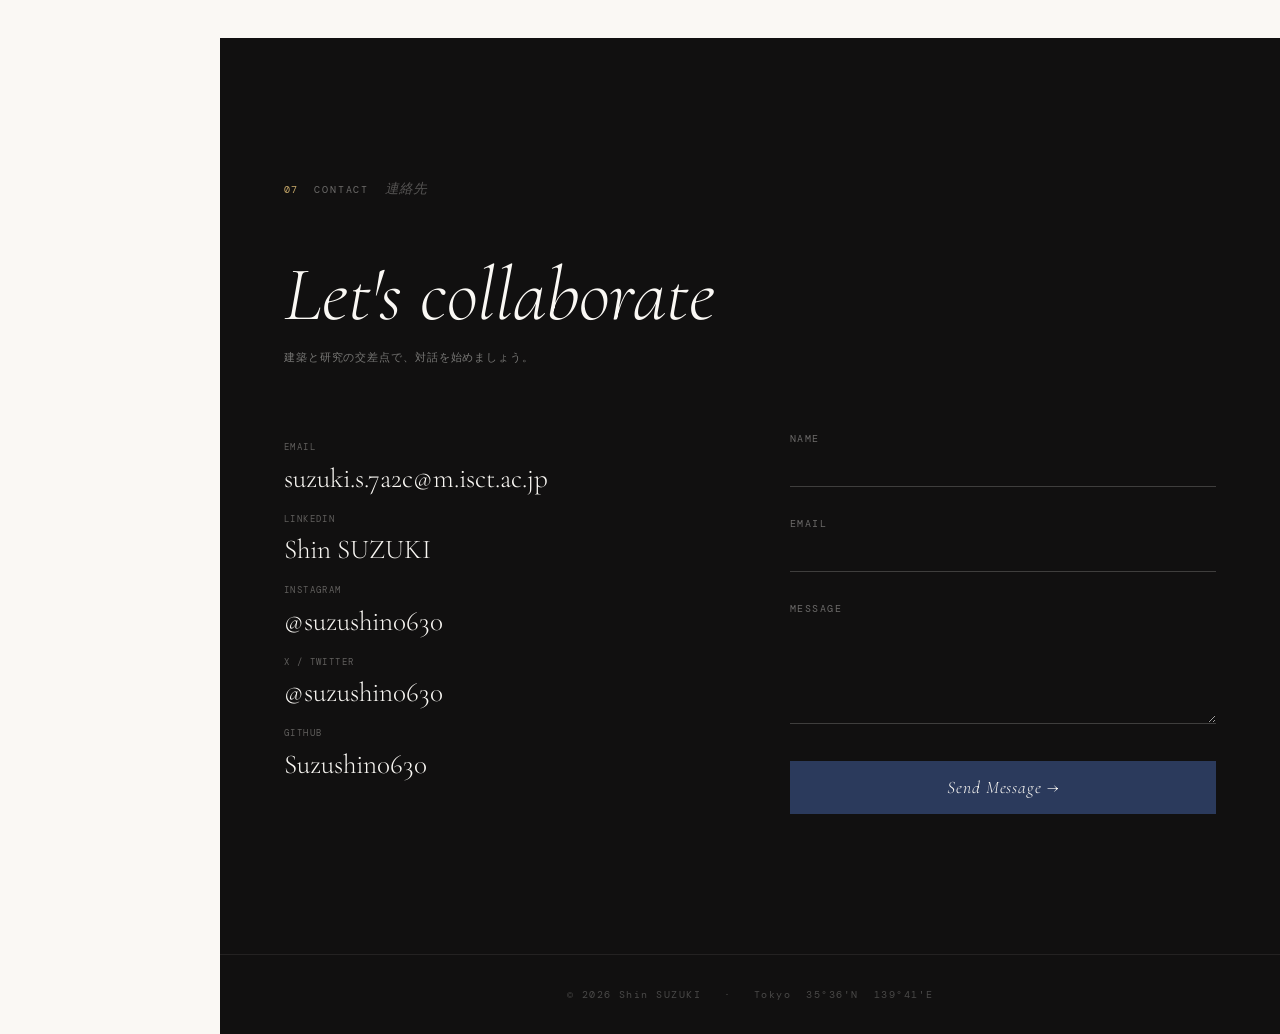
==== commit 05e637d3: "Link award entries for Noren Mitsuke and Funagare Toshi to Works pages Co-Authored-By: Claude Sonnet" ====
--- a/index.html
+++ b/index.html
@@ -1096,8 +1096,7 @@
           <div class="award-yr">2023</div>
           <div>
             <p class="award-name">
-              <span class="en">Shinjuku Mirai Idea Competition "Noren Mitsuke"</span>
-              <span class="ja" style="display:none">新宿みらいアイディアコンペティション「のれんみつけ」</span>
+              <a href="works/noren-mitsuke.html" class="award-work-link"><span class="en">Shinjuku Mirai Idea Competition "Noren Mitsuke"</span><span class="ja" style="display:none">新宿みらいアイディアコンペティション「のれんみつけ」</span></a>
             </p>
             <p class="award-desc">
               <span class="en">Excellence Award + Kagurazaka Architecture Prize</span>
@@ -1110,8 +1109,7 @@
           <div class="award-yr">2022</div>
           <div>
             <p class="award-name">
-              <span class="en">Graduation Design "Funagare Toshi — Water and City from Sotobori"</span>
-              <span class="ja" style="display:none">卒業設計「舟流都市 — 外濠から考える水と都市の向き合い方 —」</span>
+              <a href="works/funagare-toshi.html" class="award-work-link"><span class="en">Graduation Design "Funagare Toshi — Water and City from Sotobori"</span><span class="ja" style="display:none">卒業設計「舟流都市 — 外濠から考える水と都市の向き合い方 —」</span></a>
             </p>
             <ul class="award-sub en">
               <li>Hosei University Special Jury Award (Ryu Mitarai Prize)</li>
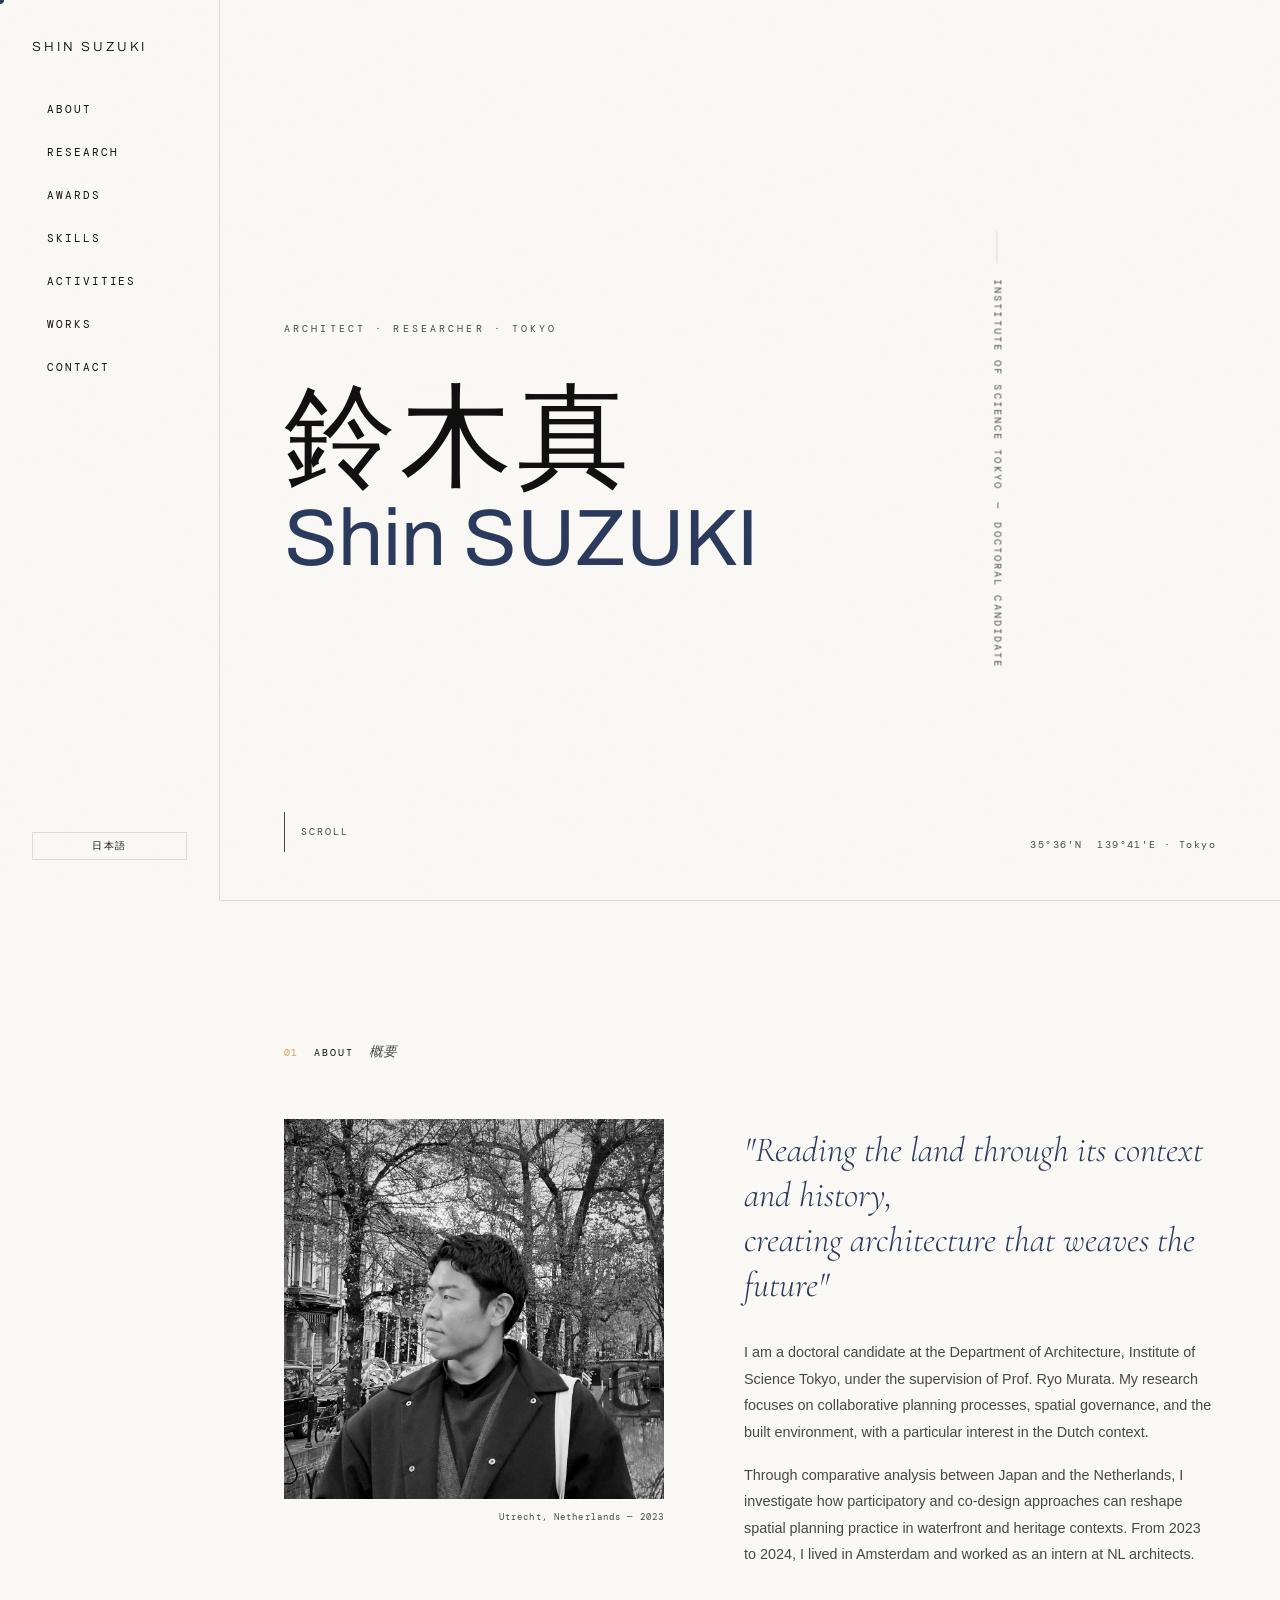
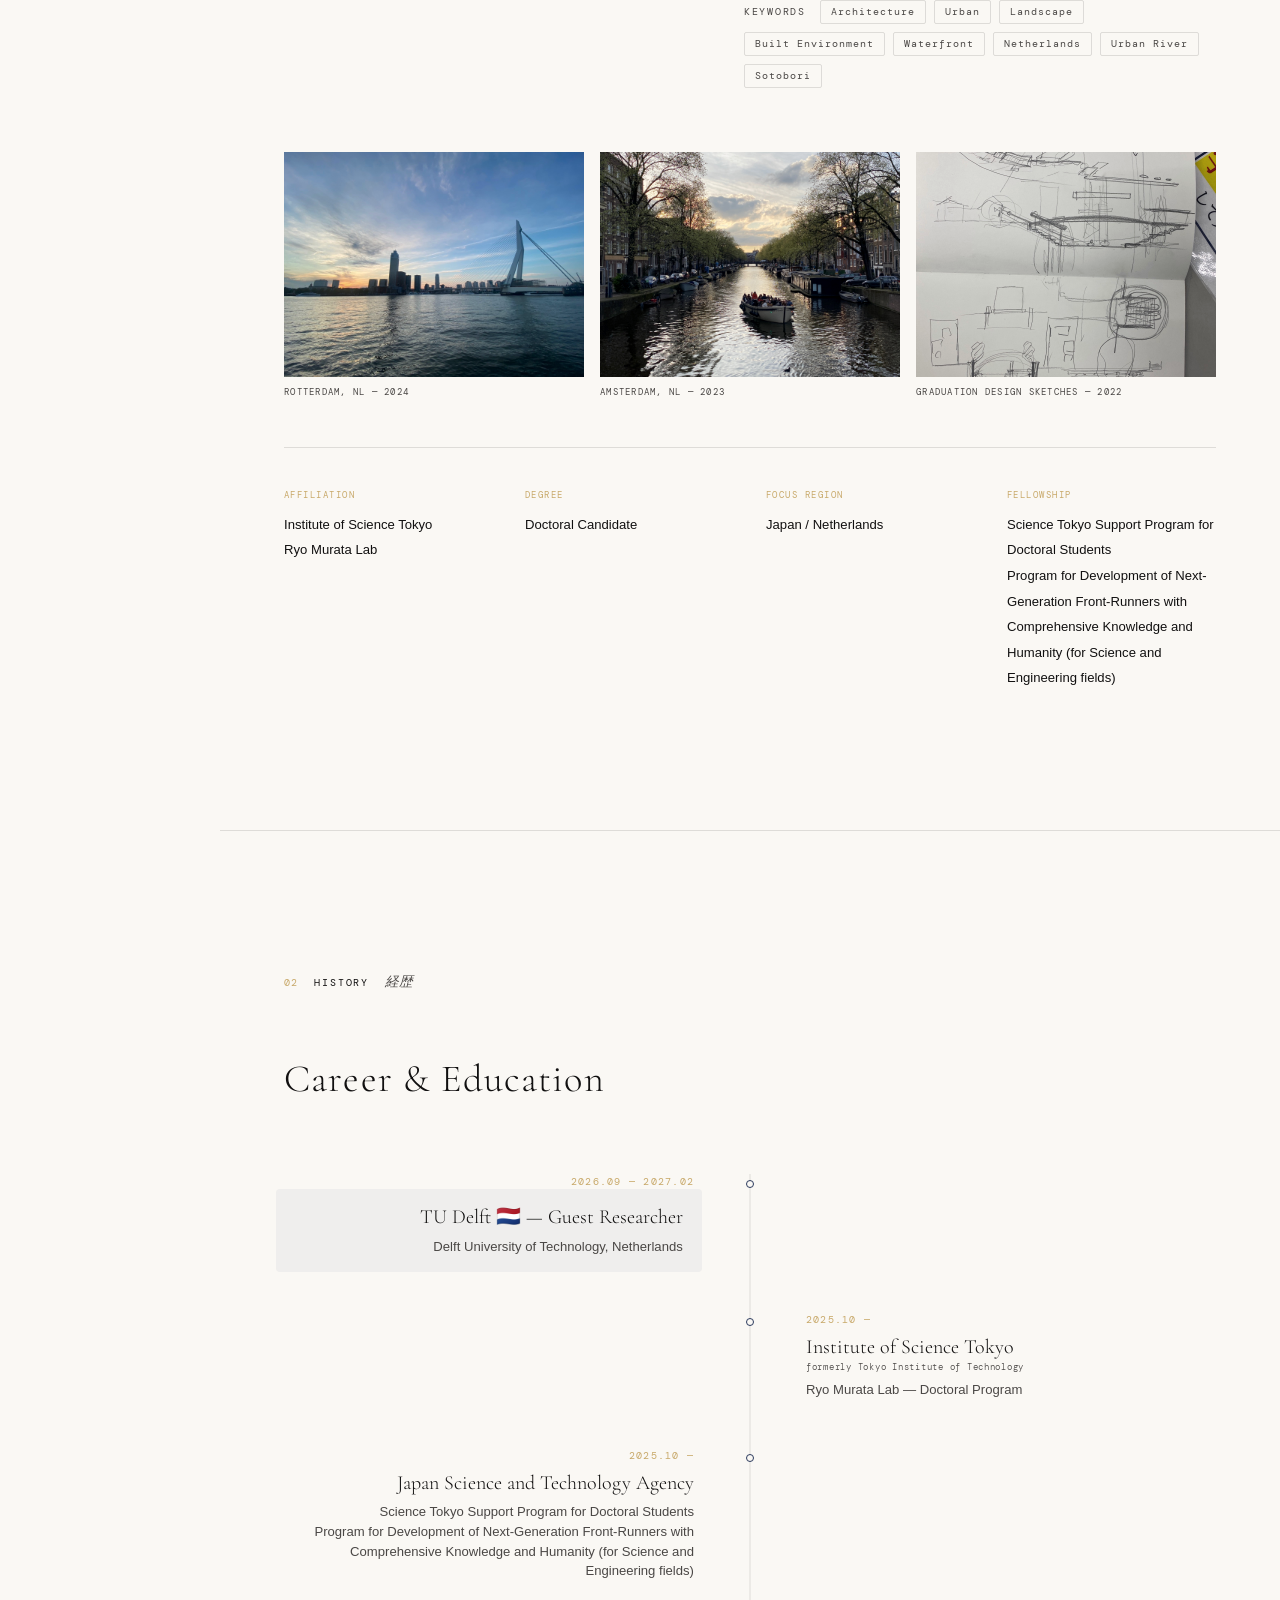
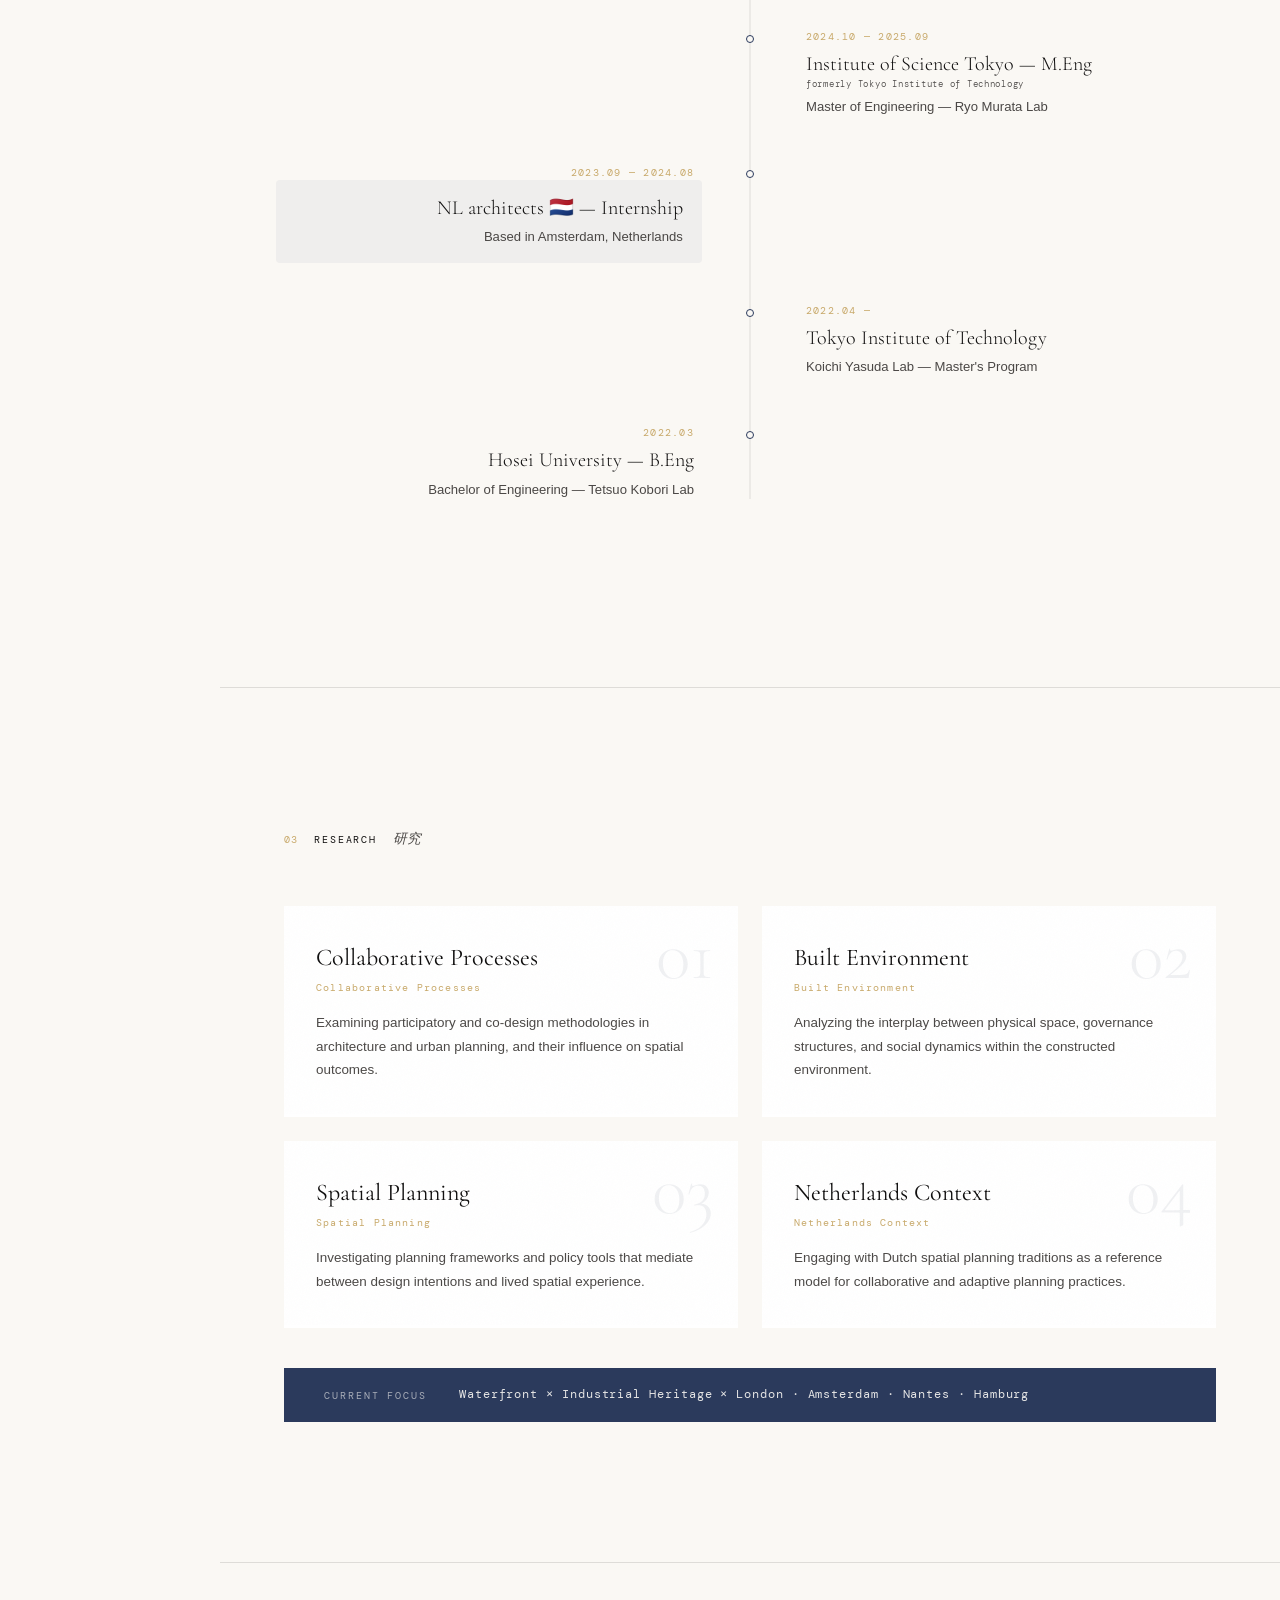
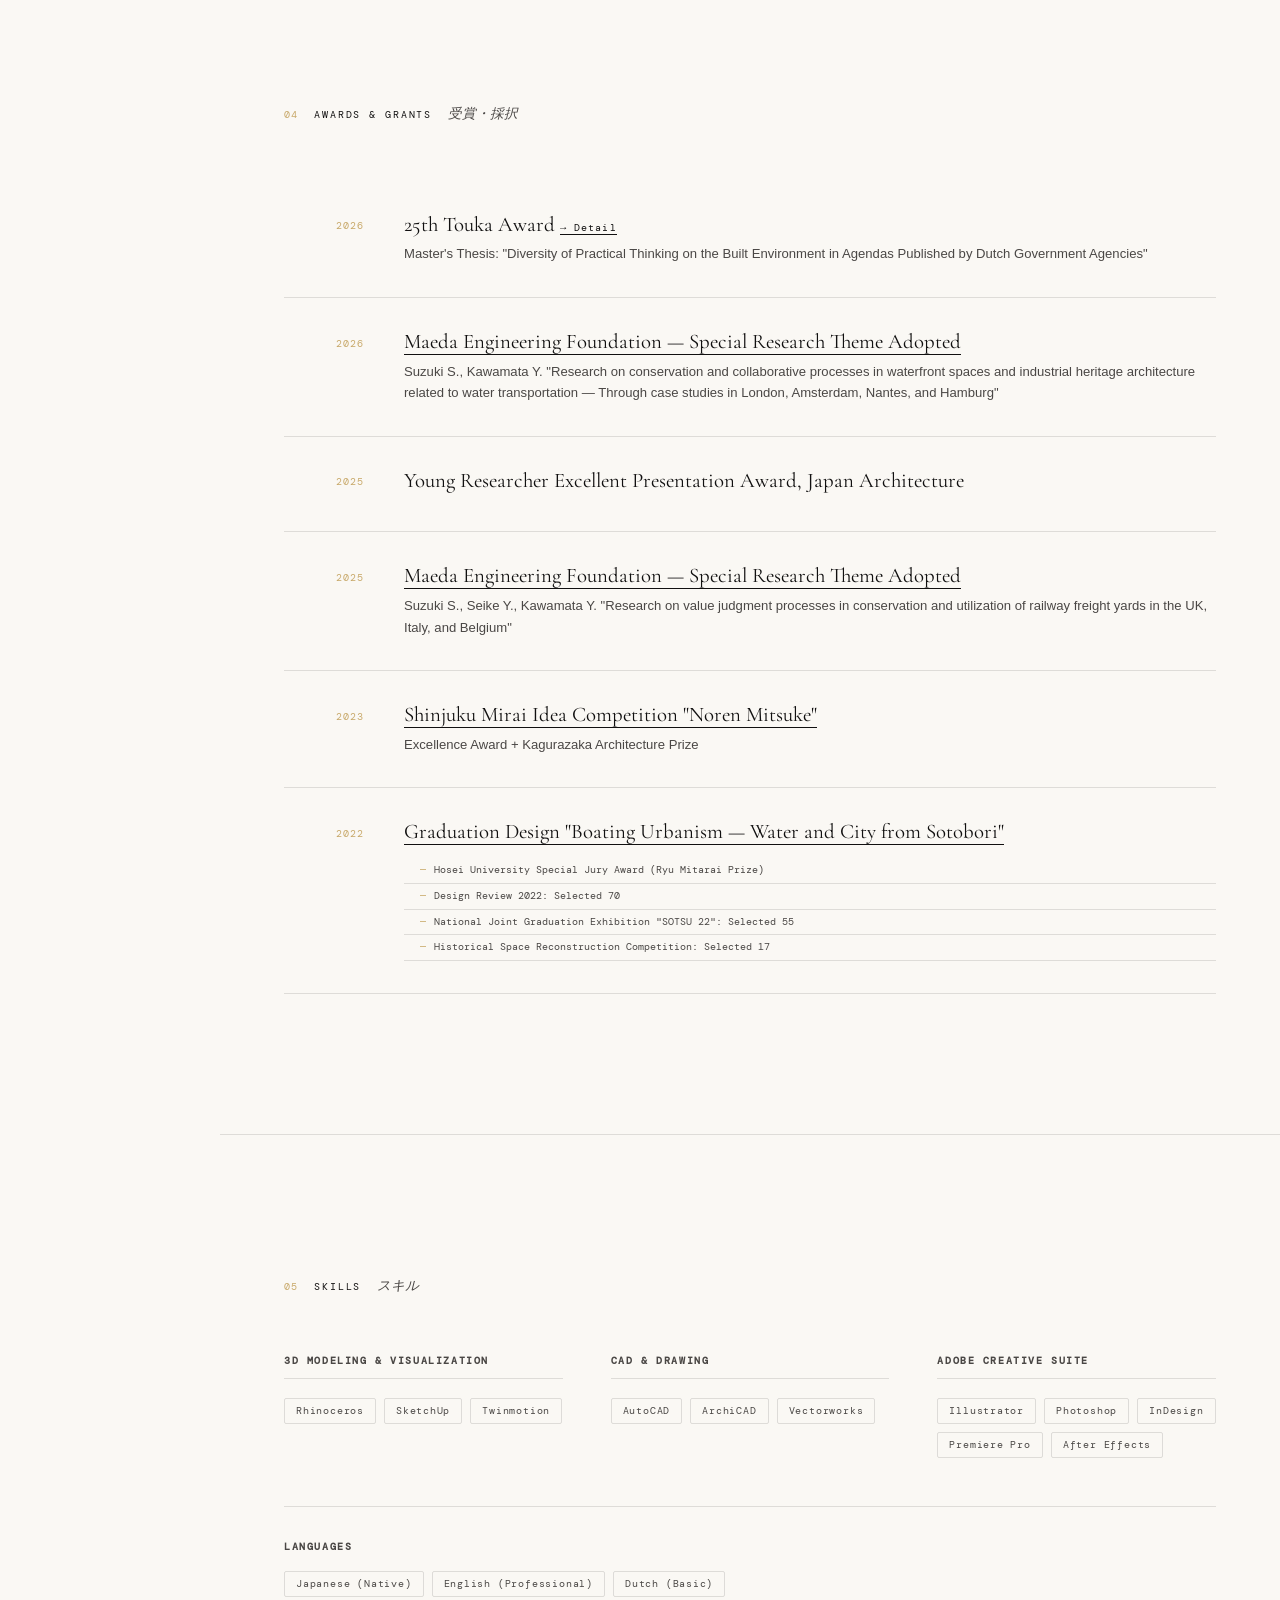
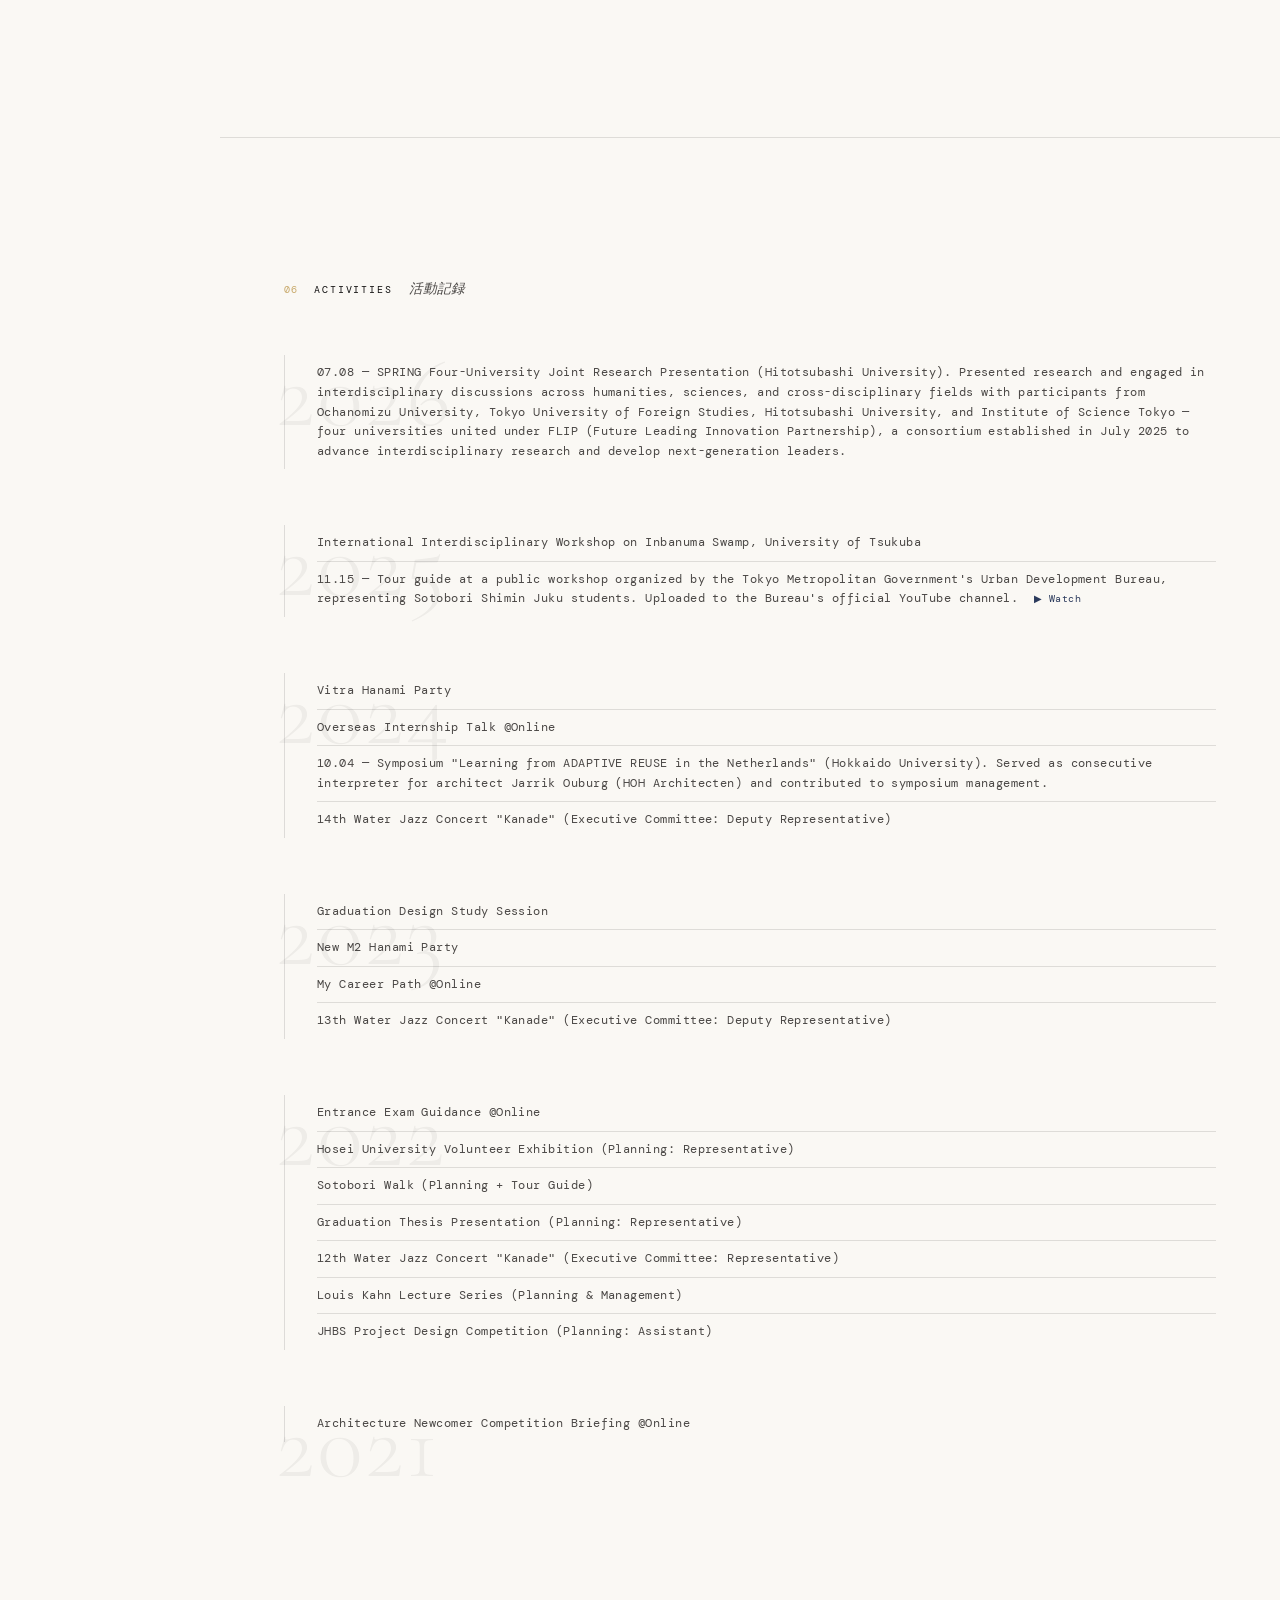
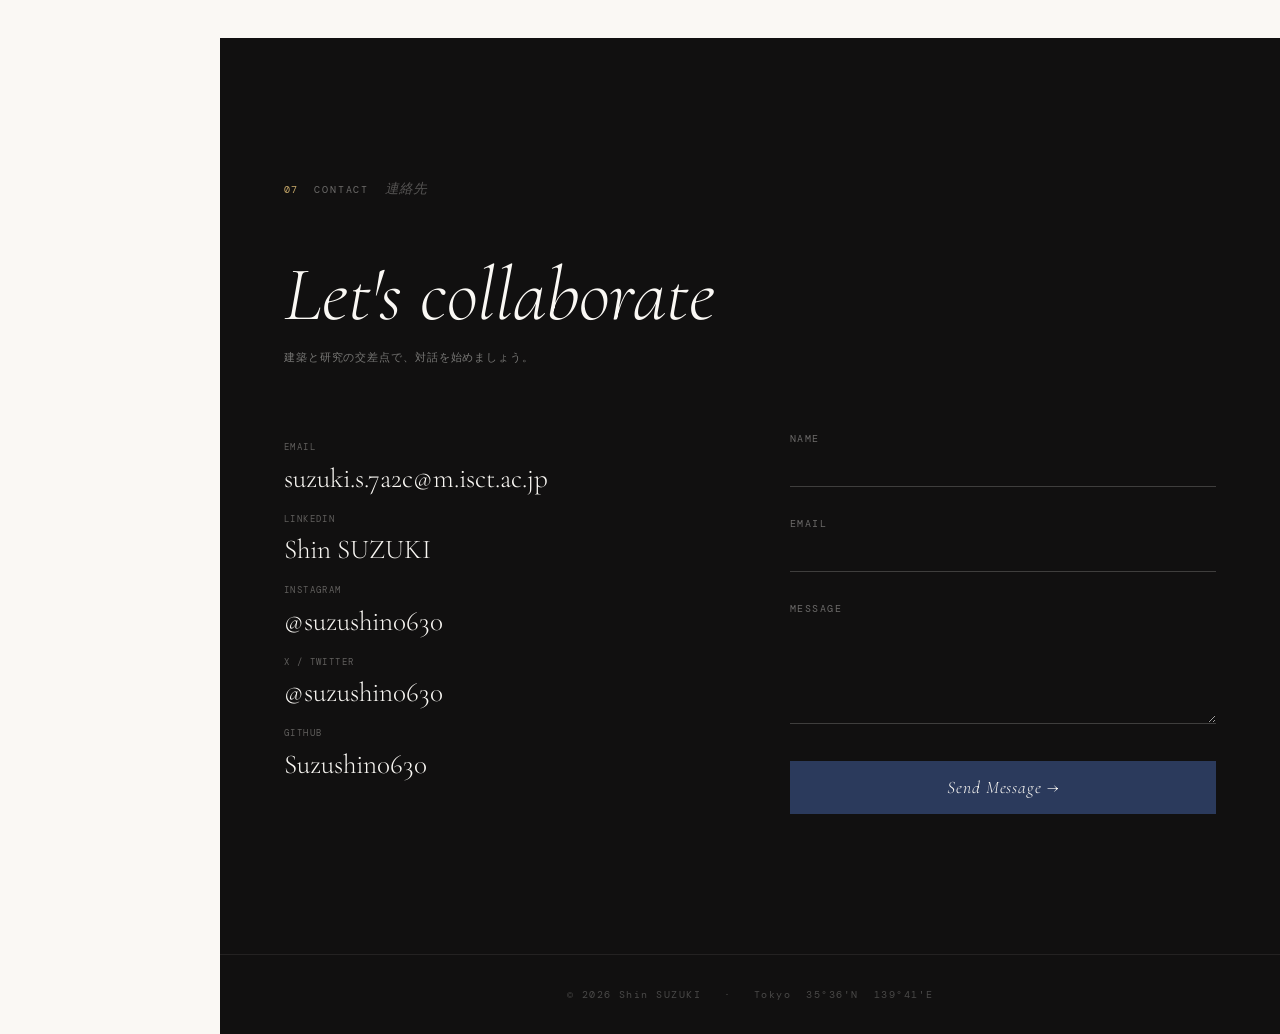
==== commit dca41653: "Rename graduation design to "Boating Urbanism" across all pages Co-Authored-By: Claude Sonnet 4.6 <n" ====
--- a/index.html
+++ b/index.html
@@ -1109,7 +1109,7 @@
           <div class="award-yr">2022</div>
           <div>
             <p class="award-name">
-              <a href="works/funagare-toshi.html" class="award-work-link"><span class="en">Graduation Design "Funagare Toshi — Water and City from Sotobori"</span><span class="ja" style="display:none">卒業設計「舟流都市 — 外濠から考える水と都市の向き合い方 —」</span></a>
+              <a href="works/funagare-toshi.html" class="award-work-link"><span class="en">Graduation Design "Boating Urbanism — Water and City from Sotobori"</span><span class="ja" style="display:none">卒業設計「舟流都市 — 外濠から考える水と都市の向き合い方 —」</span></a>
             </p>
             <ul class="award-sub en">
               <li>Hosei University Special Jury Award (Ryu Mitarai Prize)</li>
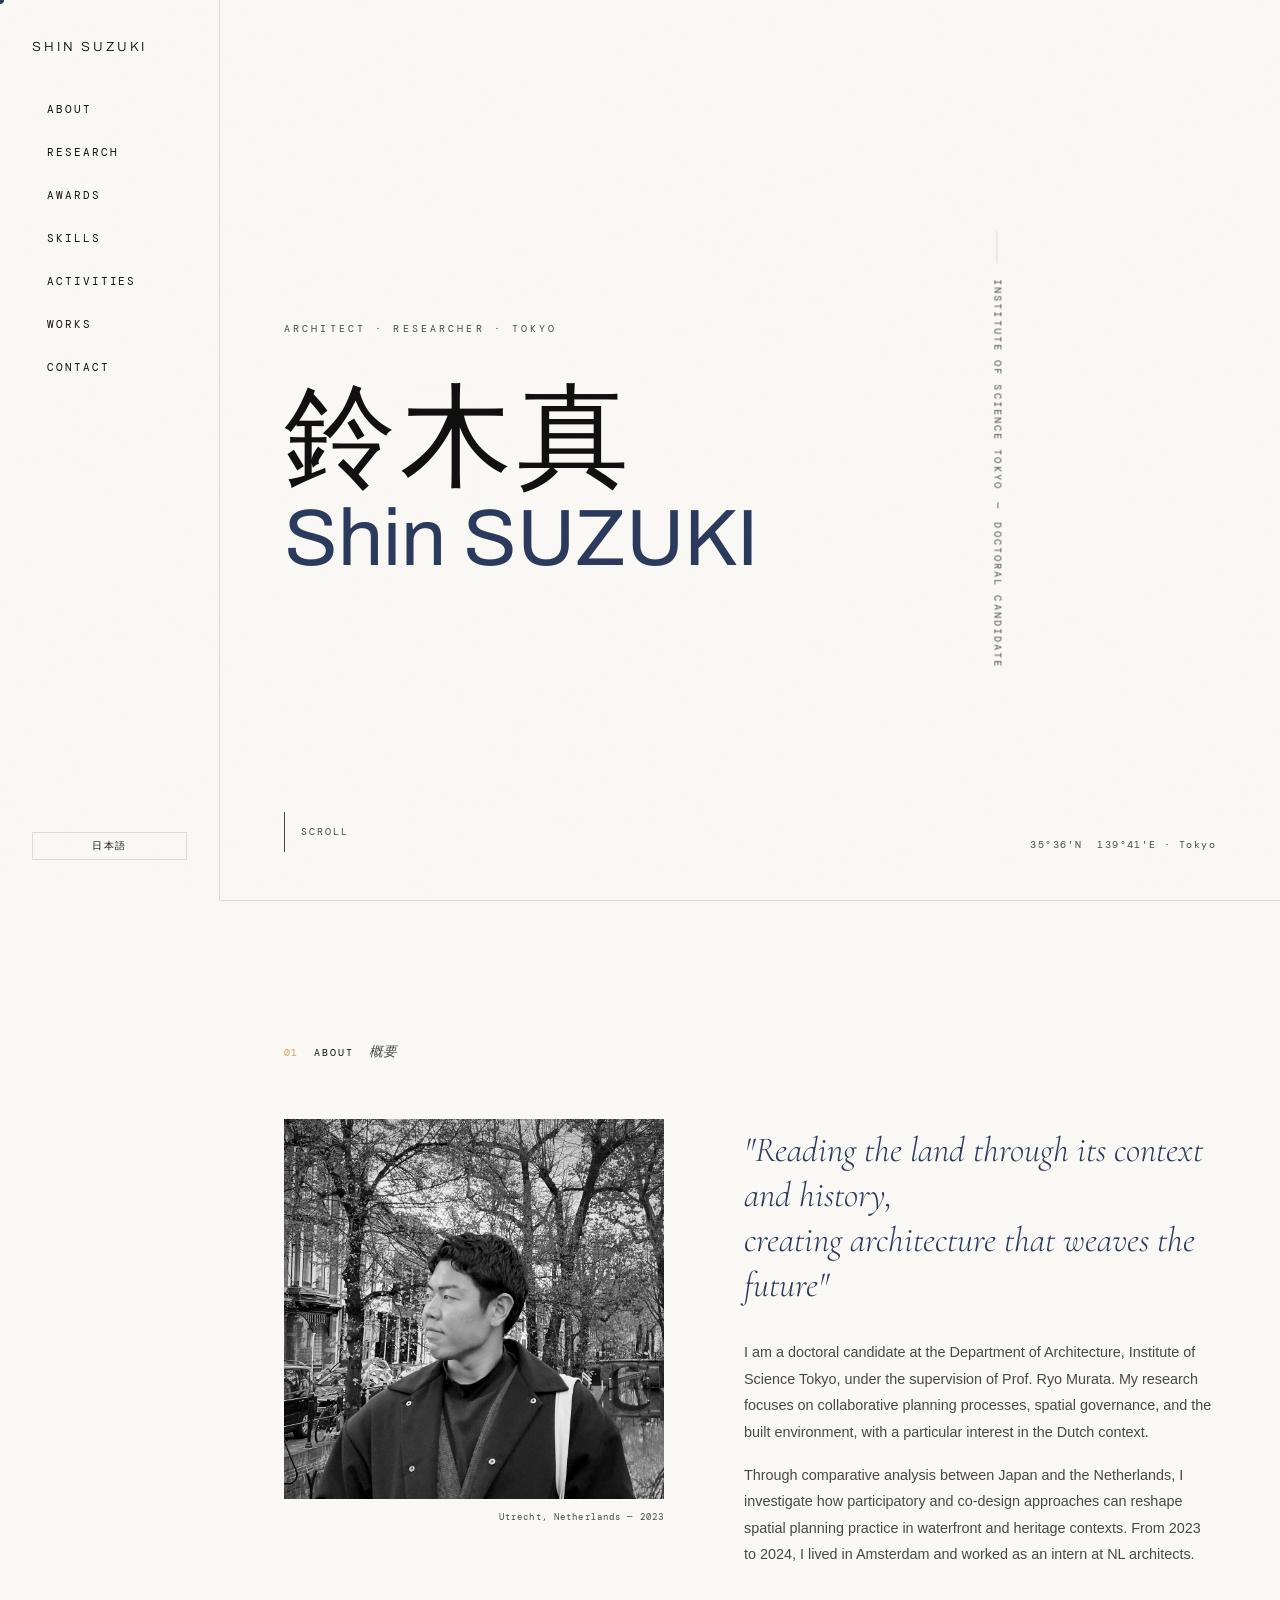
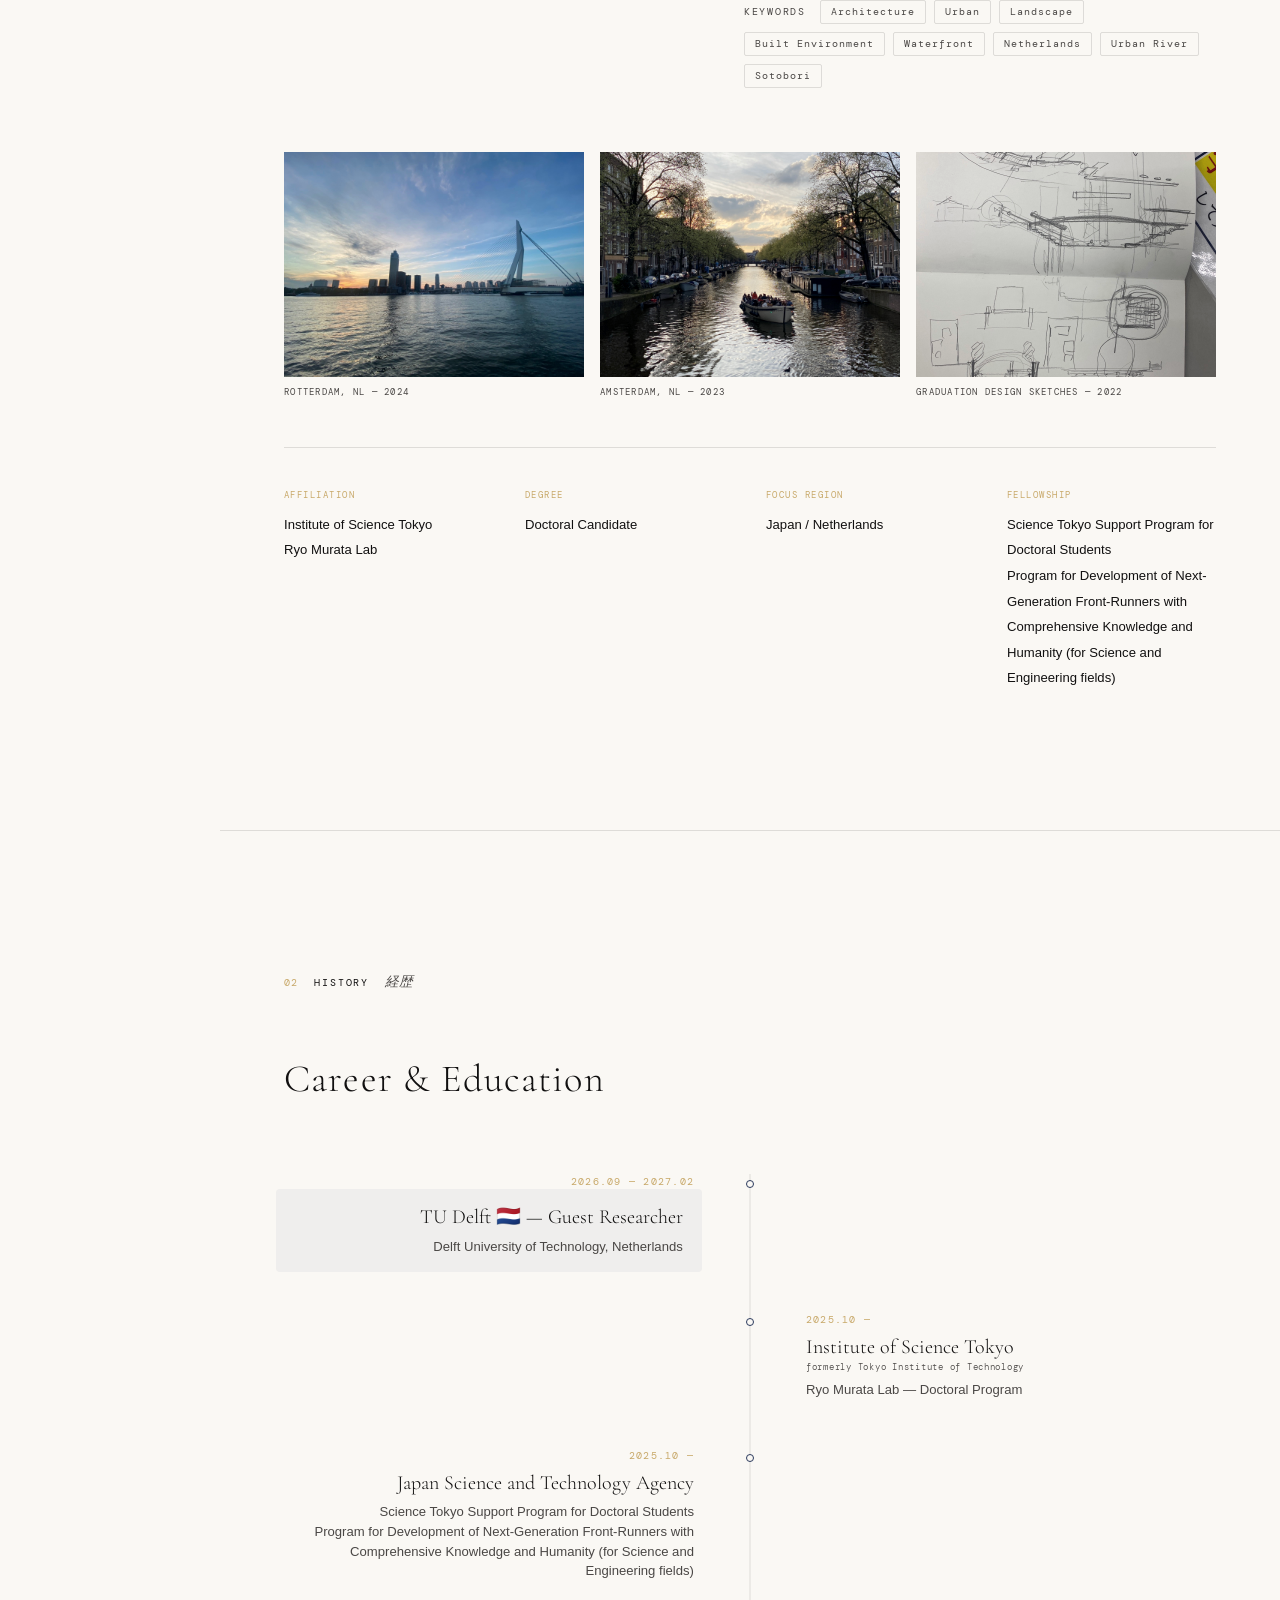
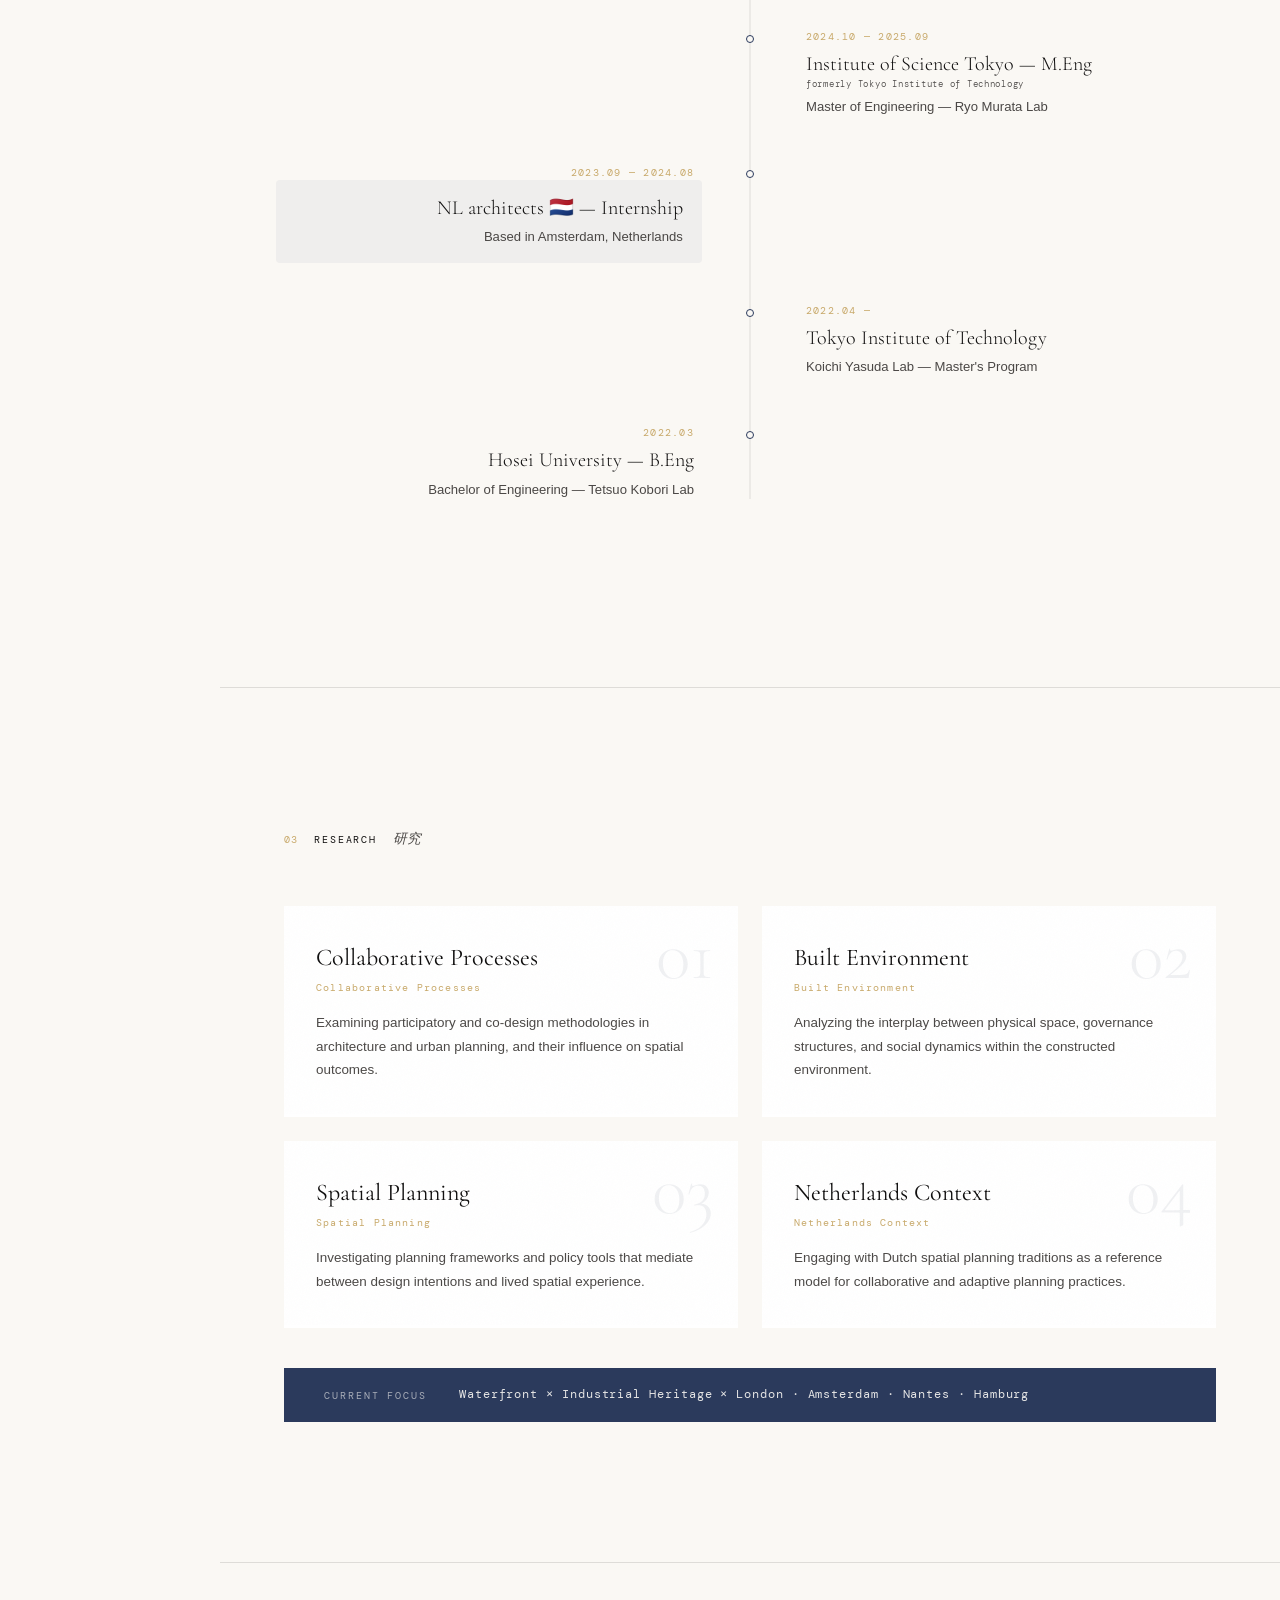
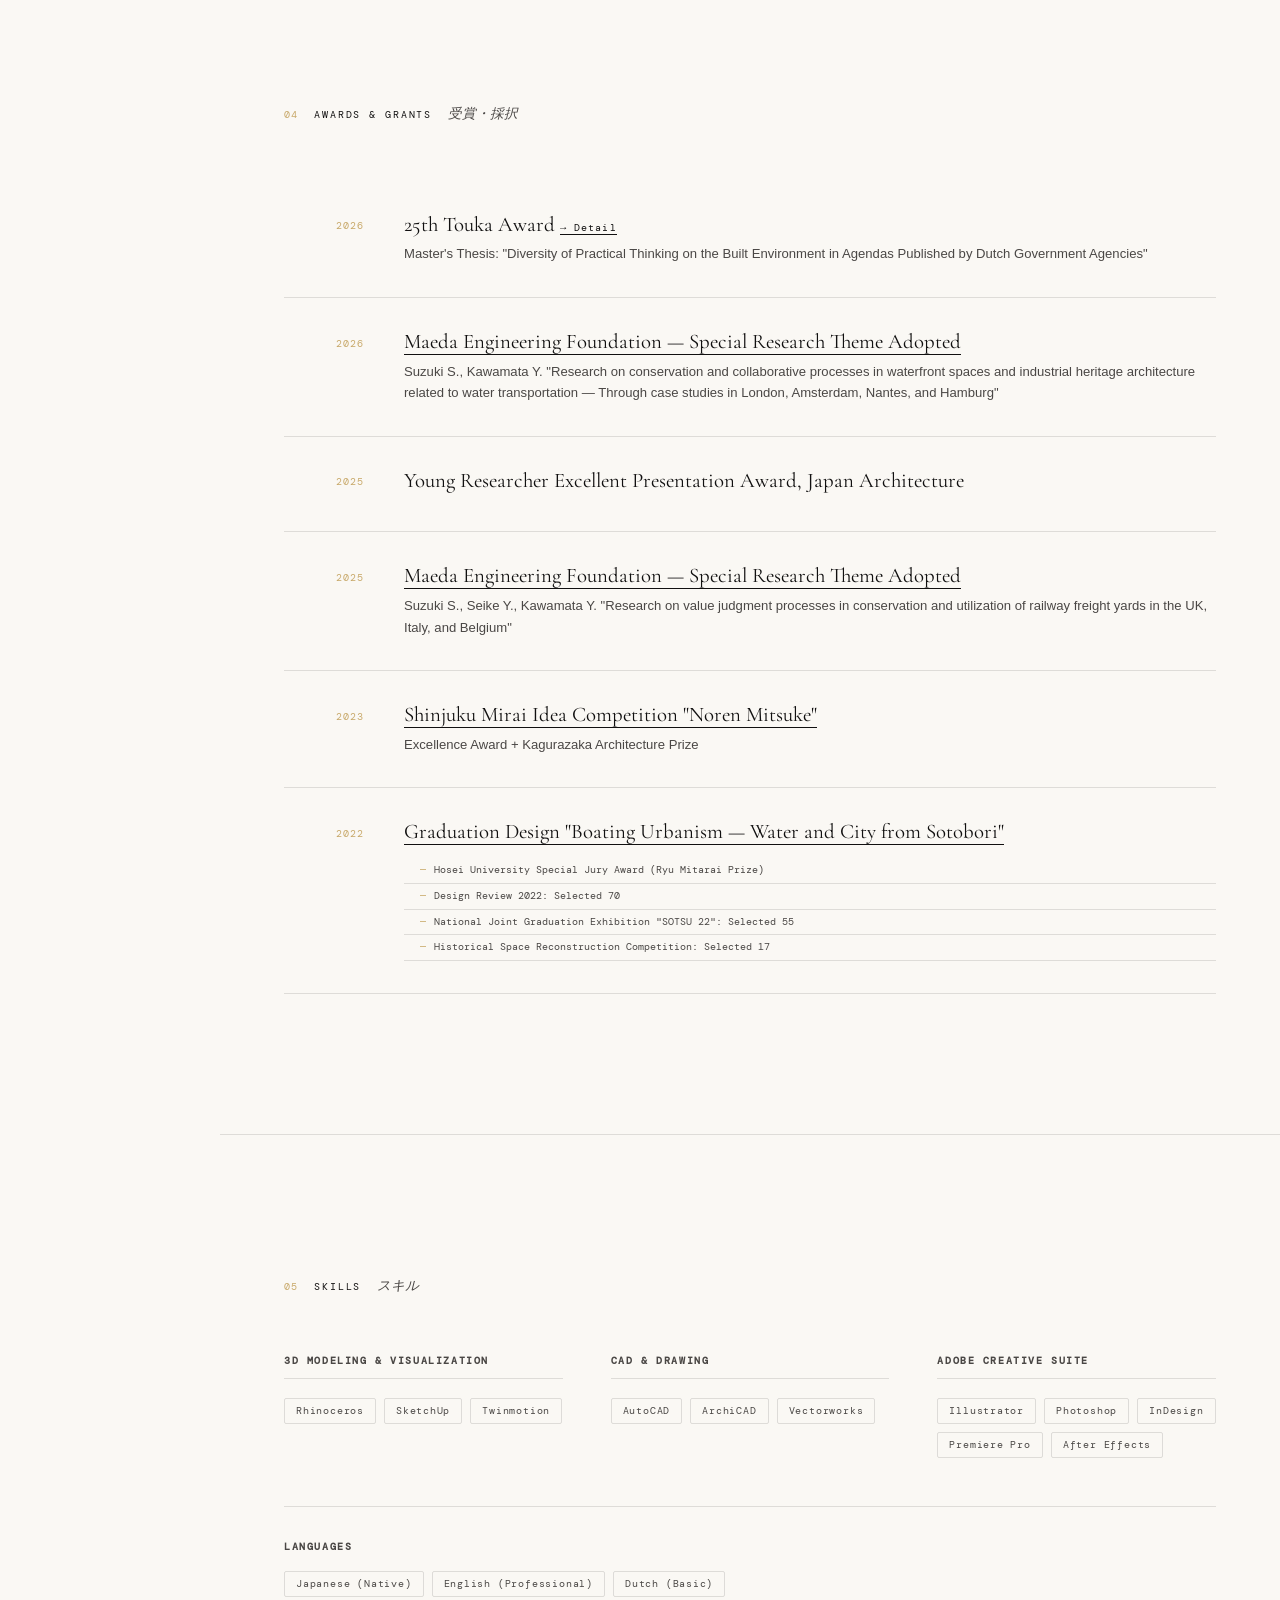
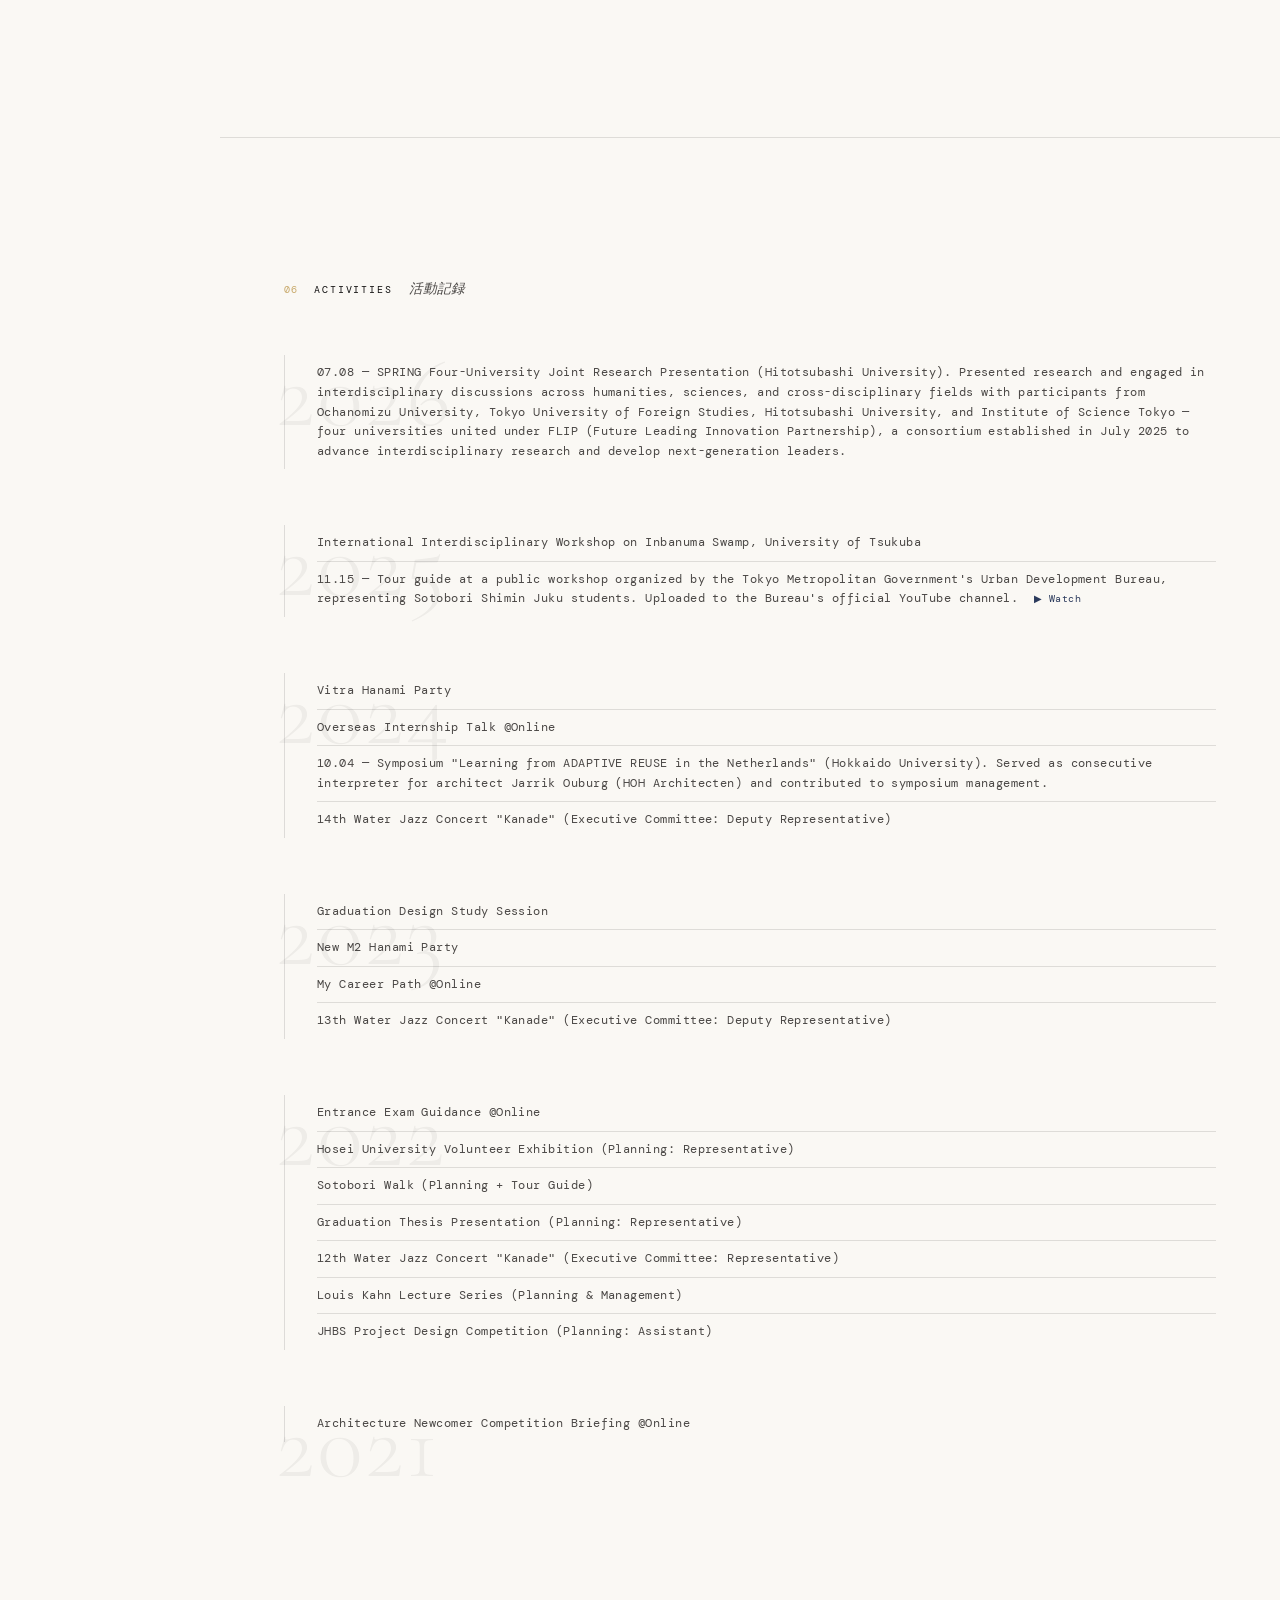
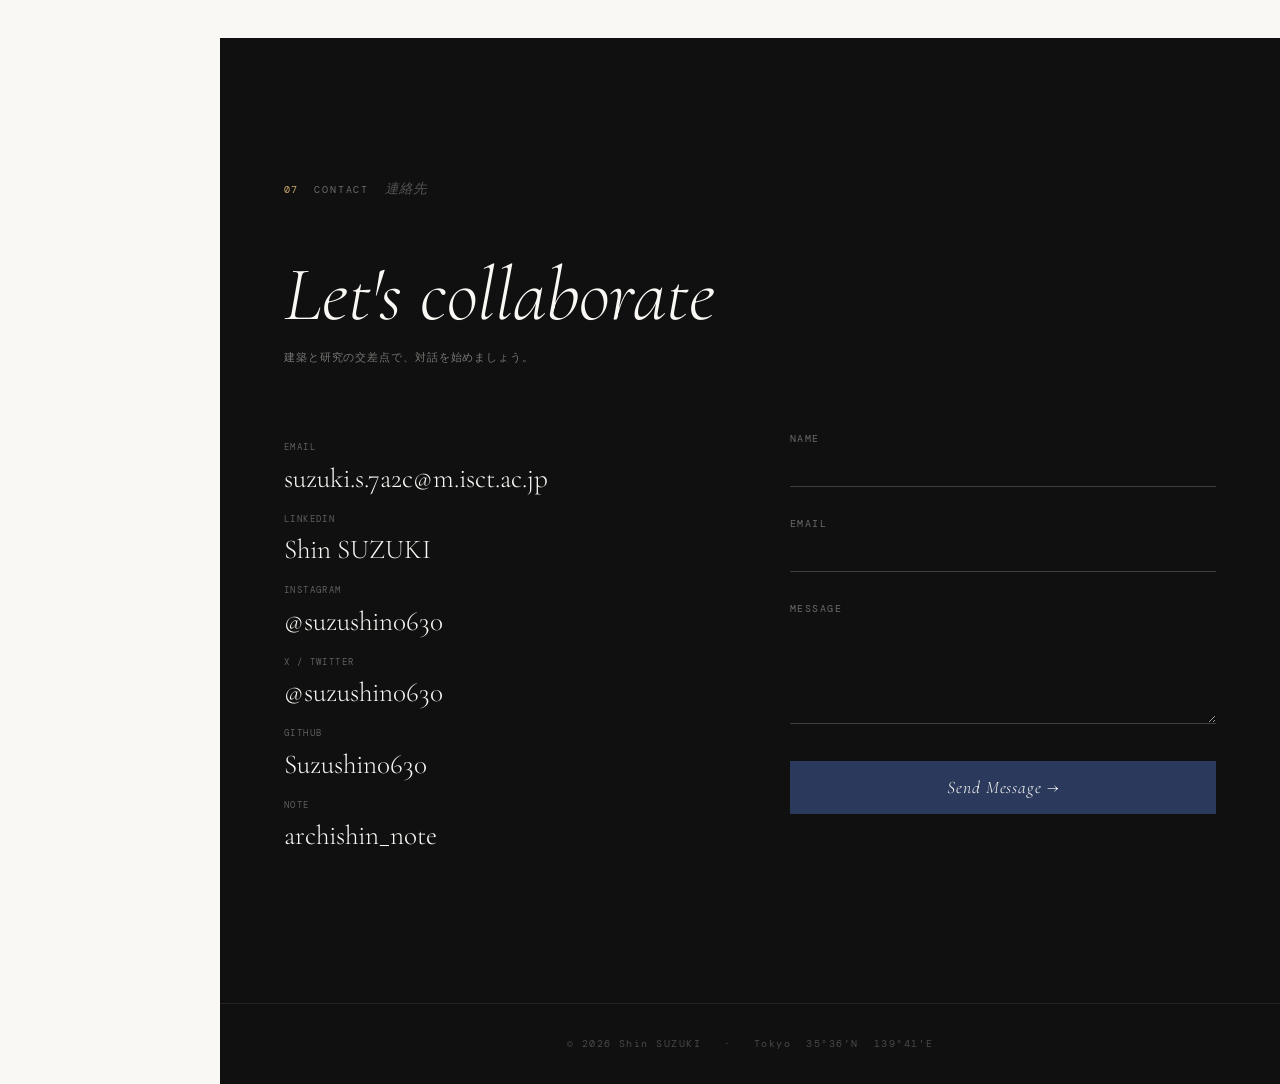
==== commit 121854dd: "Add note.com link to Contact section Co-Authored-By: Claude Sonnet 4.6 <noreply@anthropic.com>" ====
--- a/index.html
+++ b/index.html
@@ -1295,6 +1295,10 @@
             <span class="contact-type-label">GitHub</span>
             <a href="https://github.com/Suzushin0630" target="_blank" rel="noopener" aria-label="GitHub">Suzushin0630</a>
           </li>
+          <li>
+            <span class="contact-type-label">Note</span>
+            <a href="https://note.com/archishin_note" target="_blank" rel="noopener" aria-label="Note">archishin_note</a>
+          </li>
         </ul>
 
         <form class="contact-form reveal" action="https://formspree.io/f/mwvayoqz" method="POST" aria-label="Contact form">
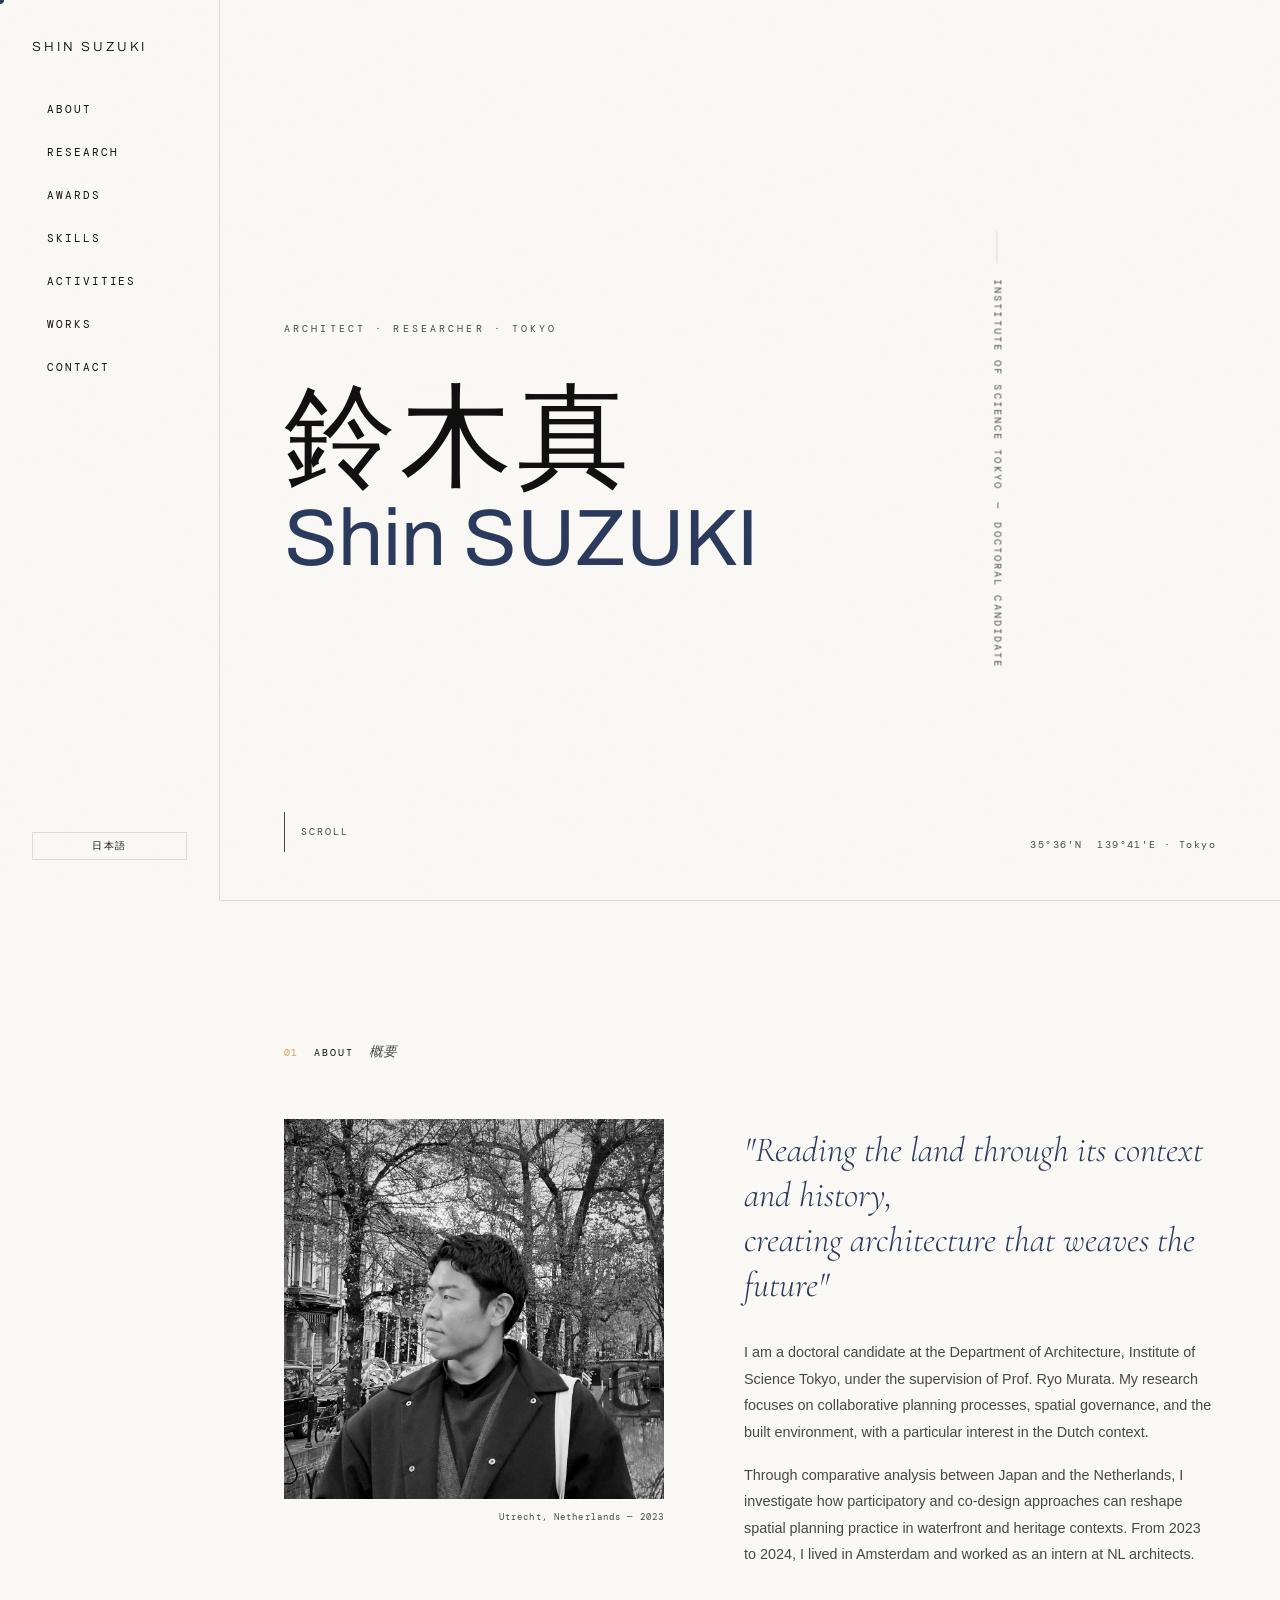
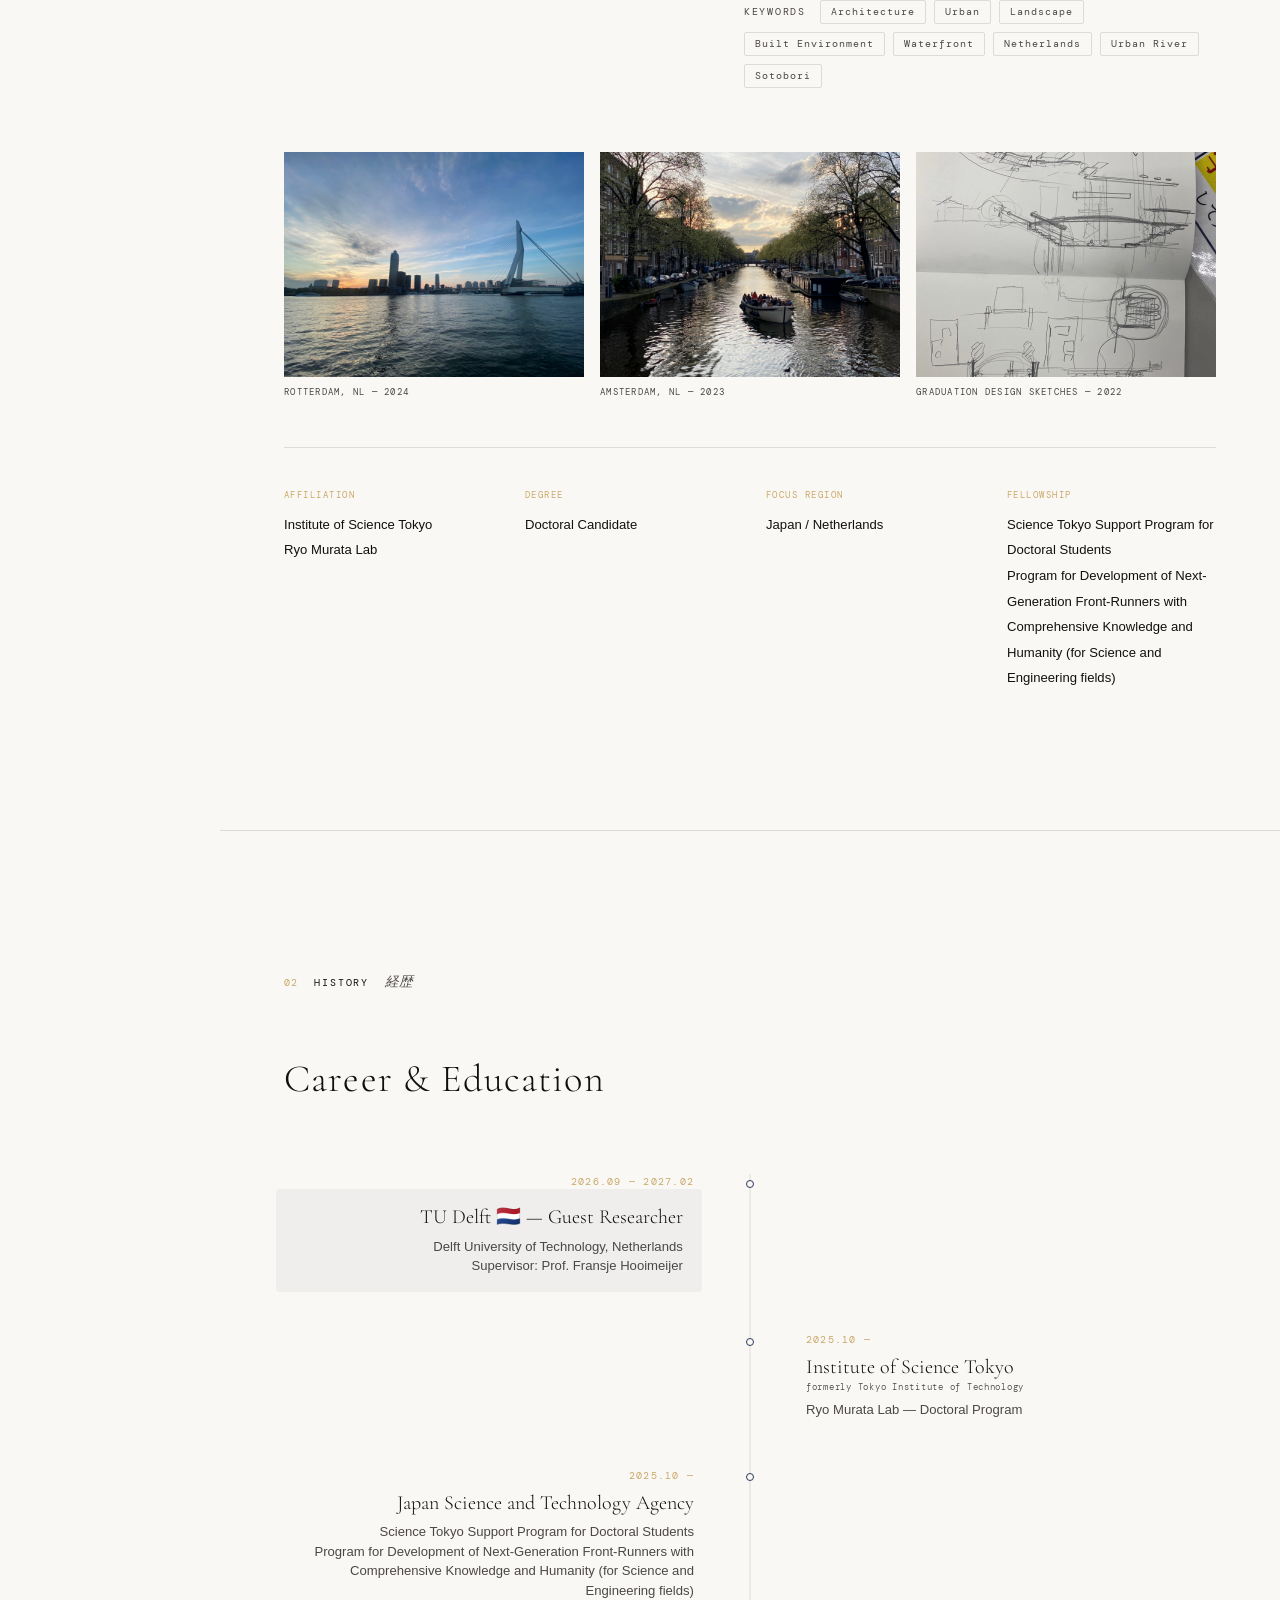
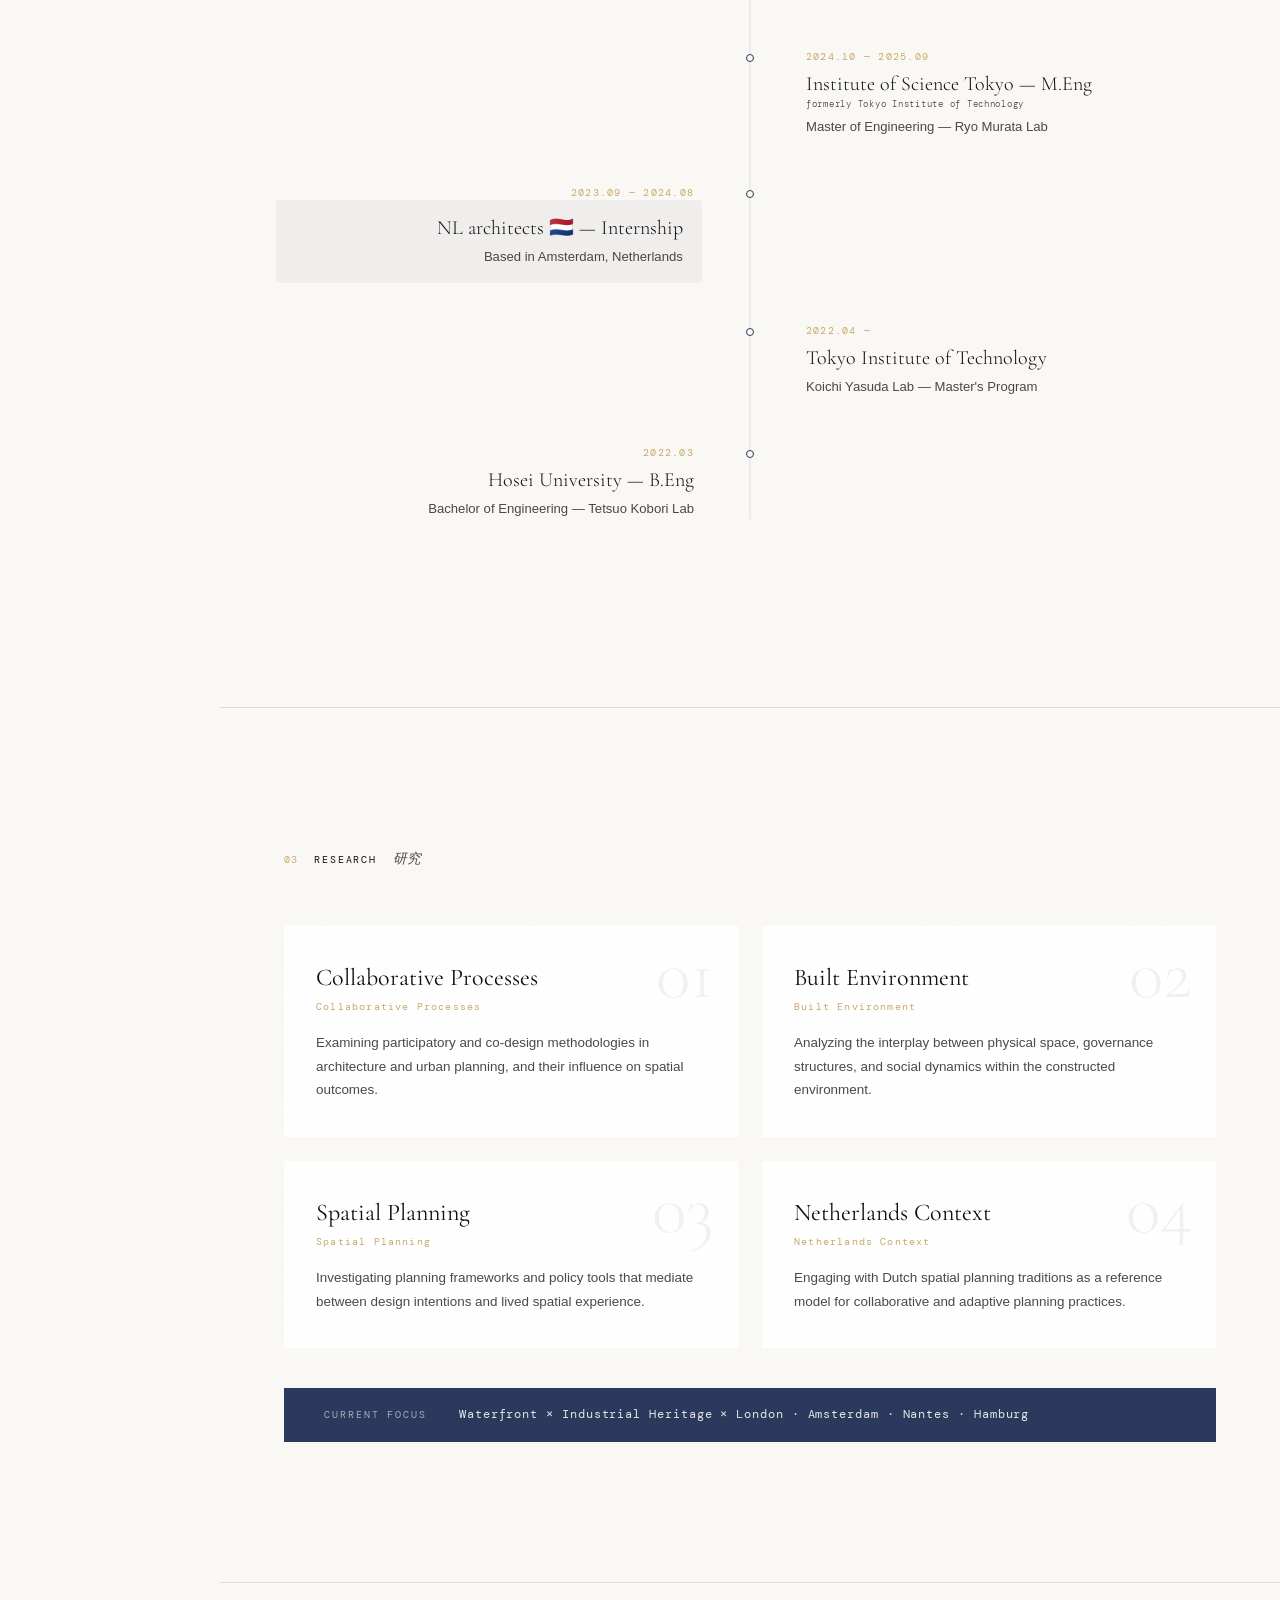
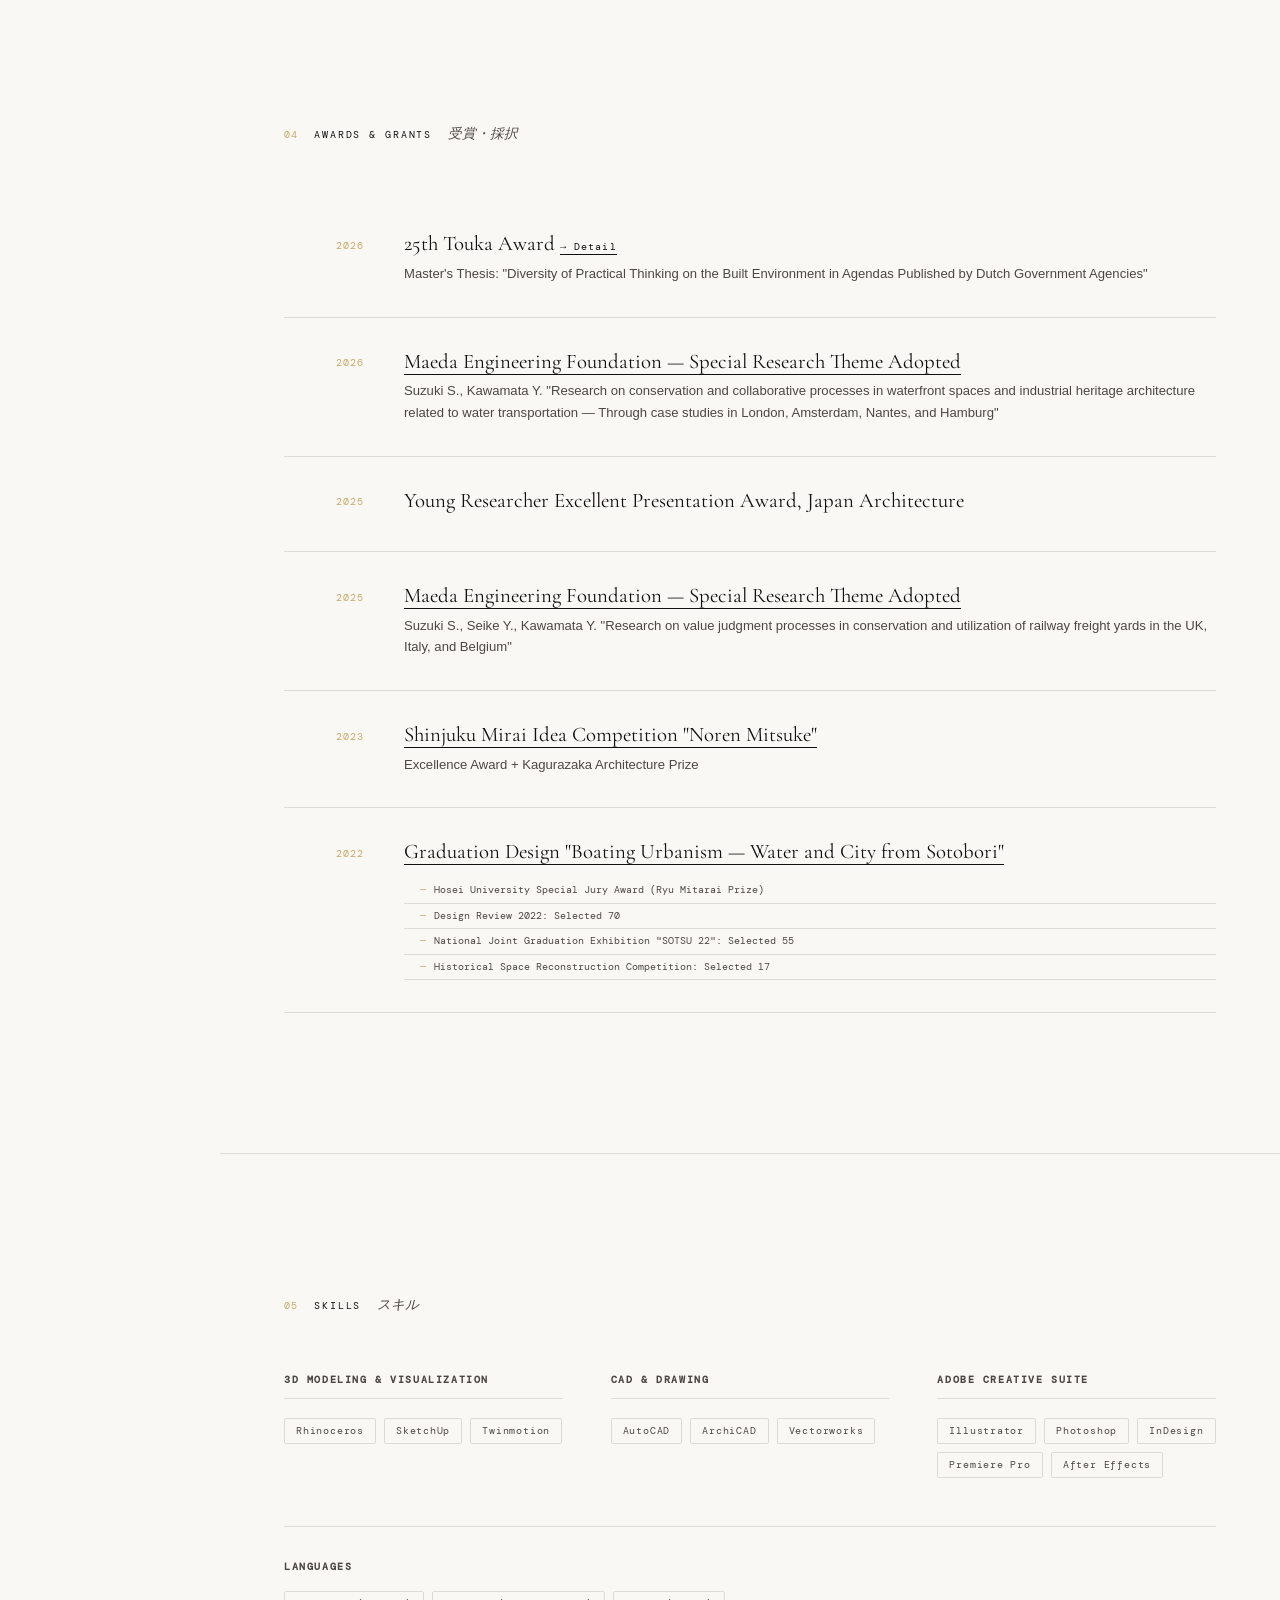
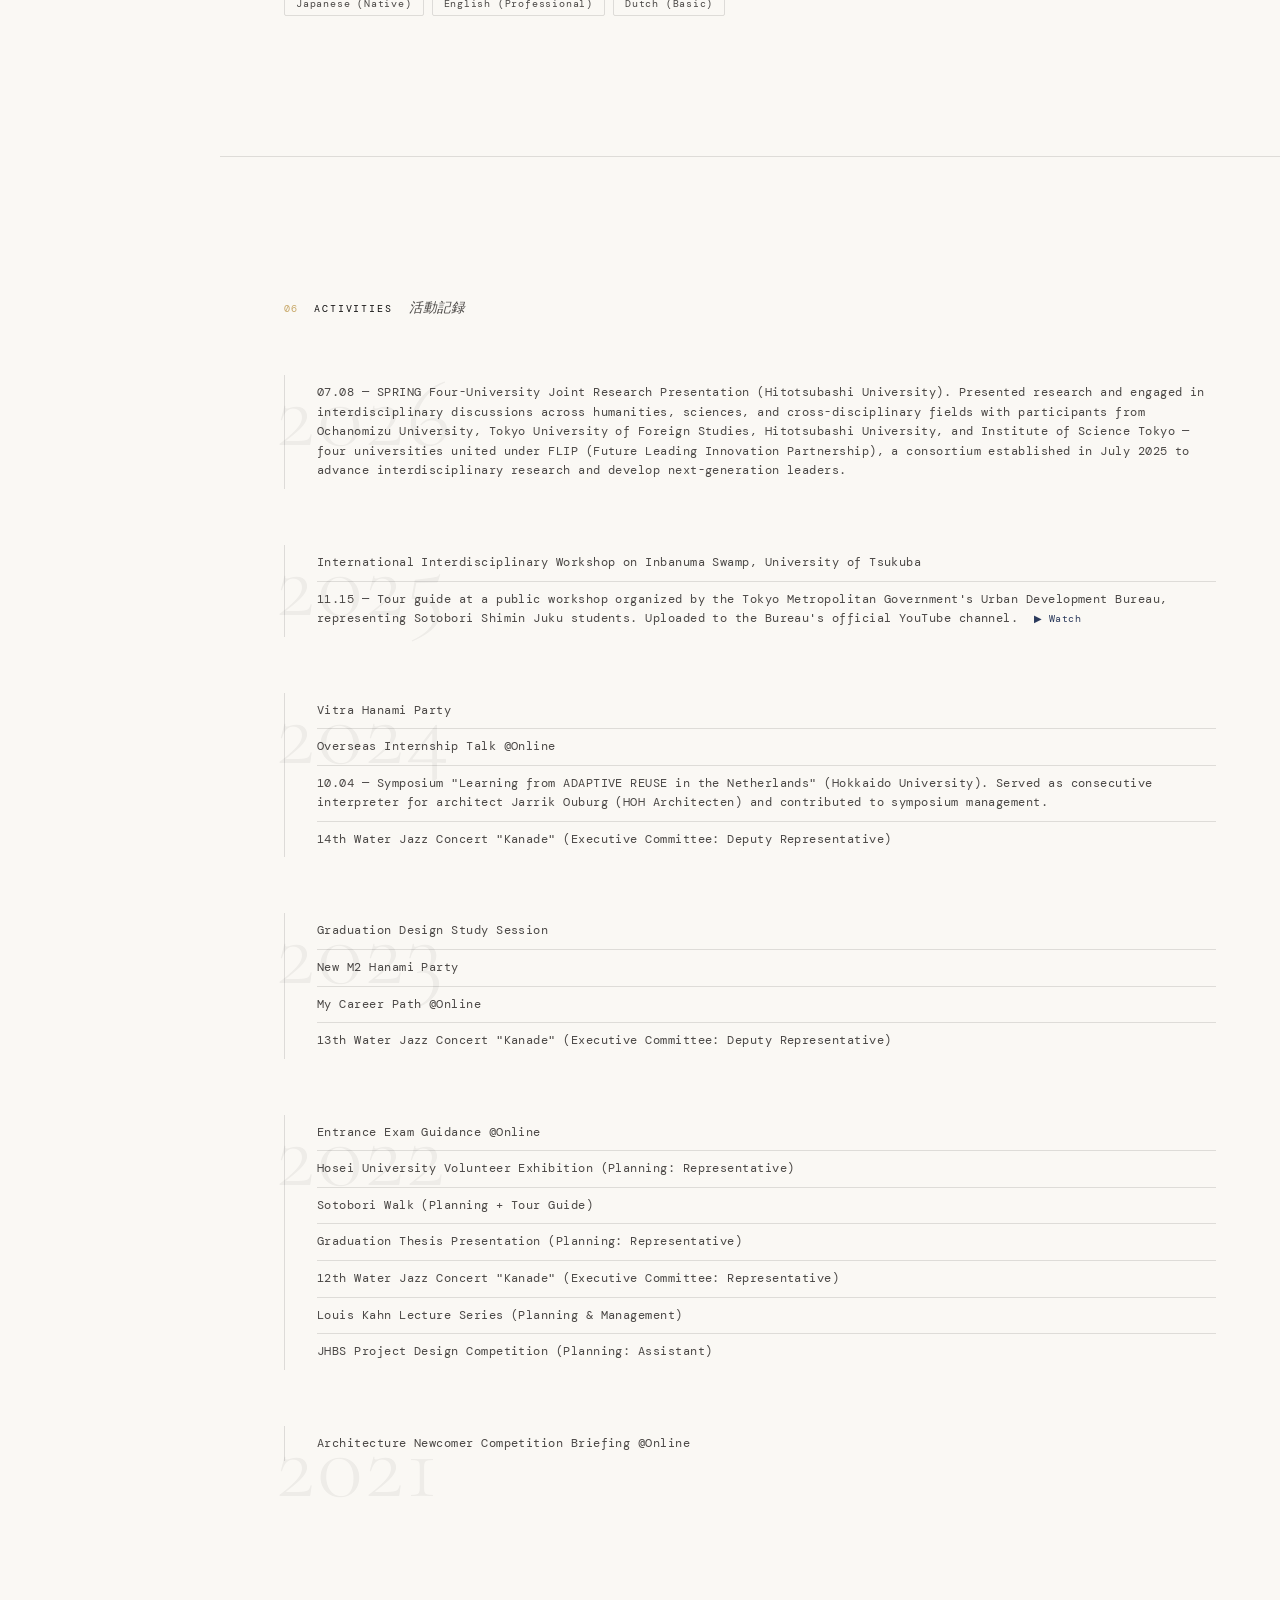
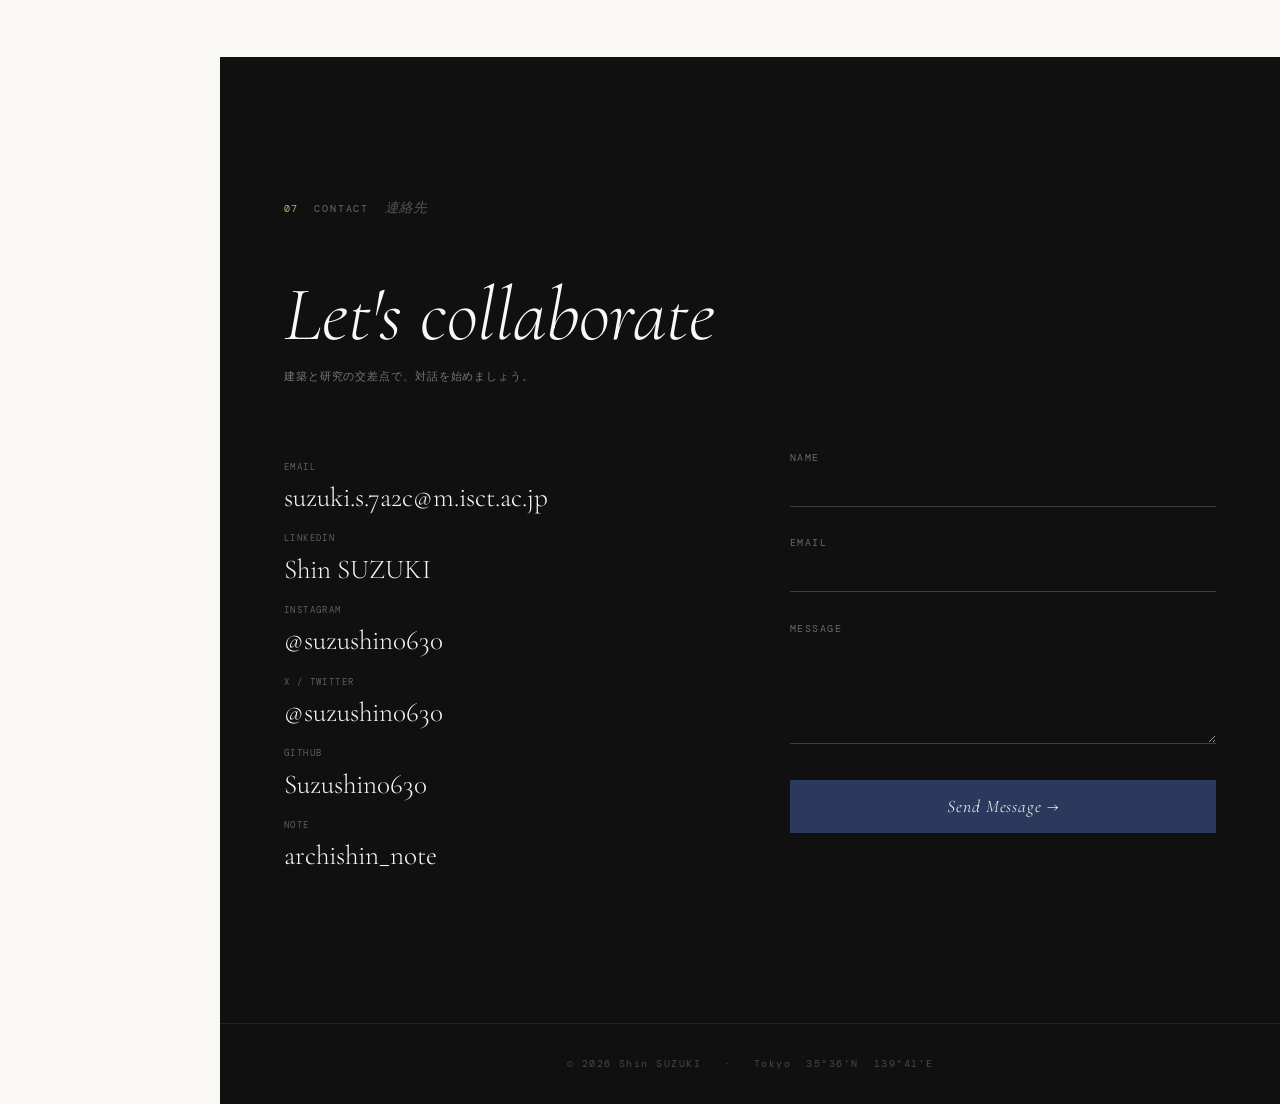
==== commit b7e0004d: "Fix hero stacking context and add TU Delft supervisor to timeline - Add z-index:0 to .work-hero to c" ====
--- a/index.html
+++ b/index.html
@@ -872,6 +872,10 @@
                 <span class="en">Delft University of Technology, Netherlands</span>
                 <span class="ja" style="display:none">デルフト工科大学（オランダ）</span>
               </p>
+              <p class="tl-detail">
+                <span class="en">Supervisor: Prof. Fransje Hooimeijer</span>
+                <span class="ja" style="display:none">指導教員: Fransje Hooimeijer 教授</span>
+              </p>
             </div>
           </div>
           <div class="tl-spacer"></div>
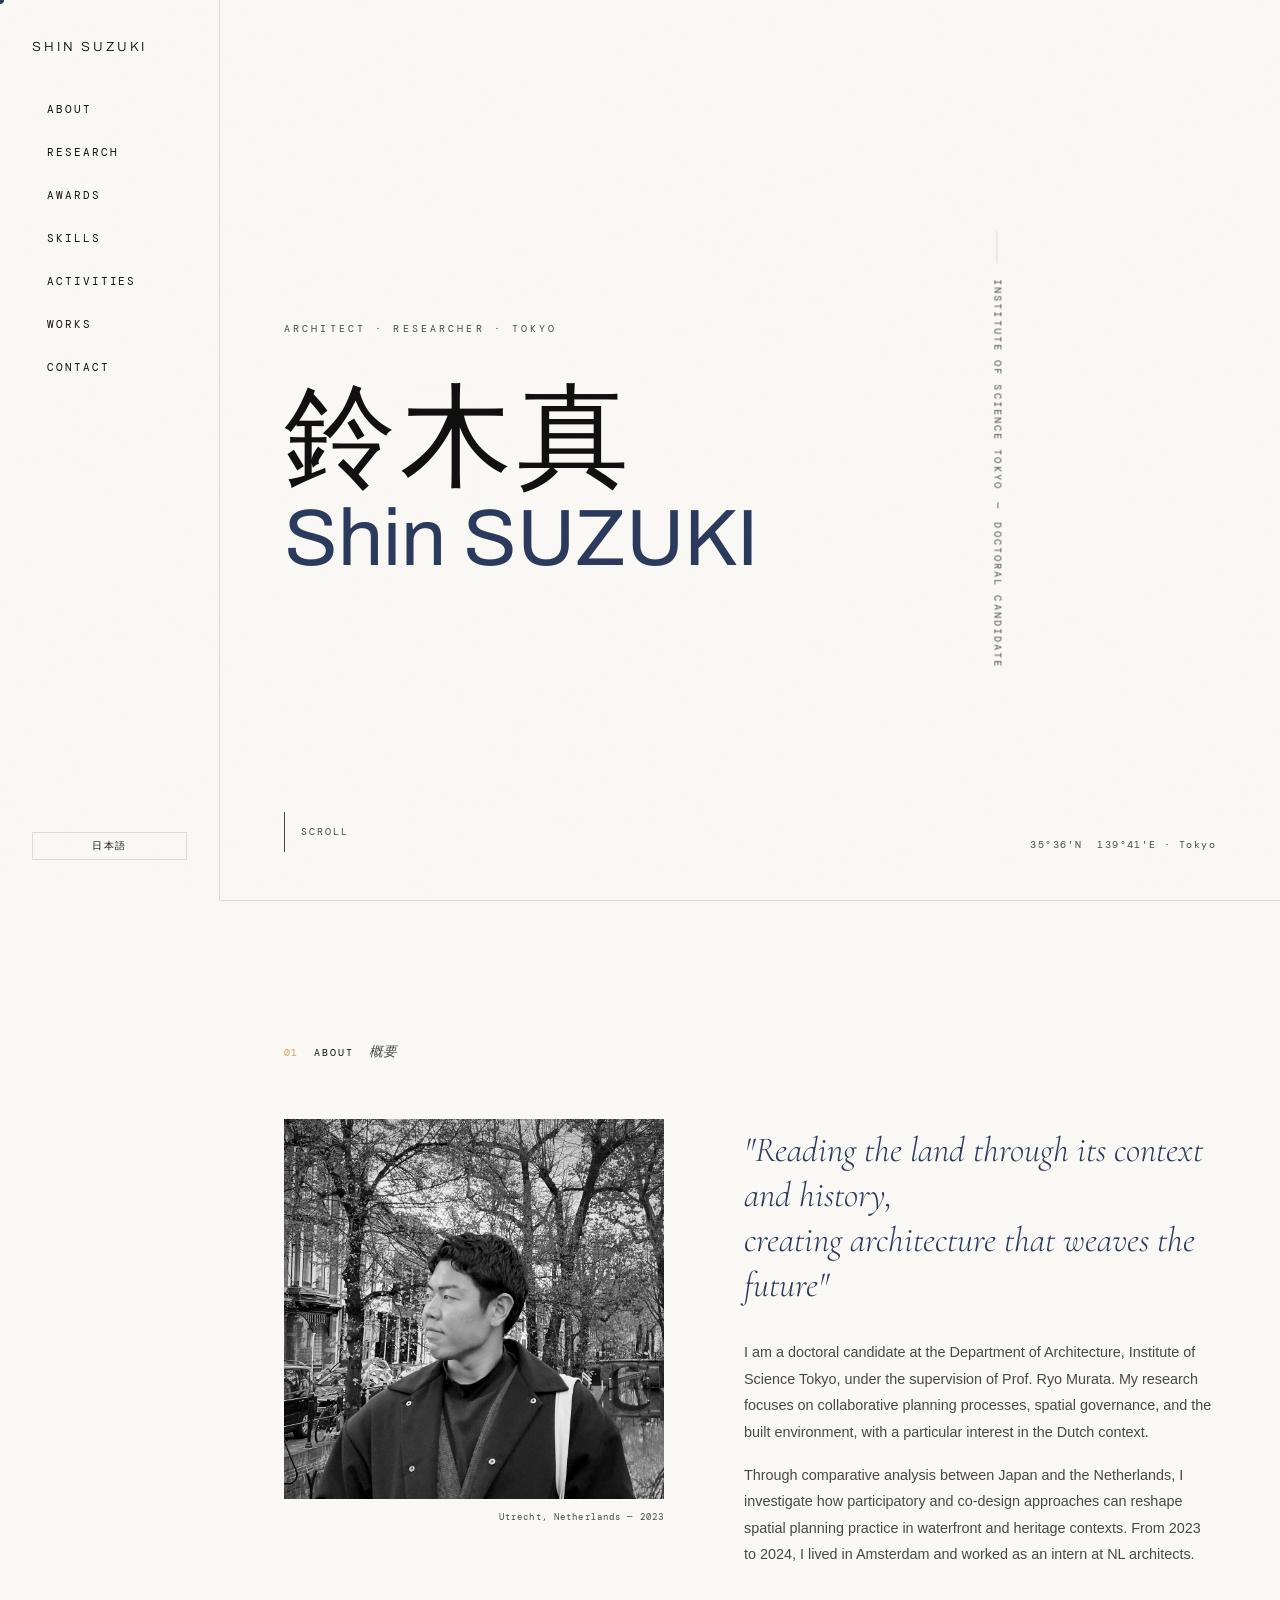
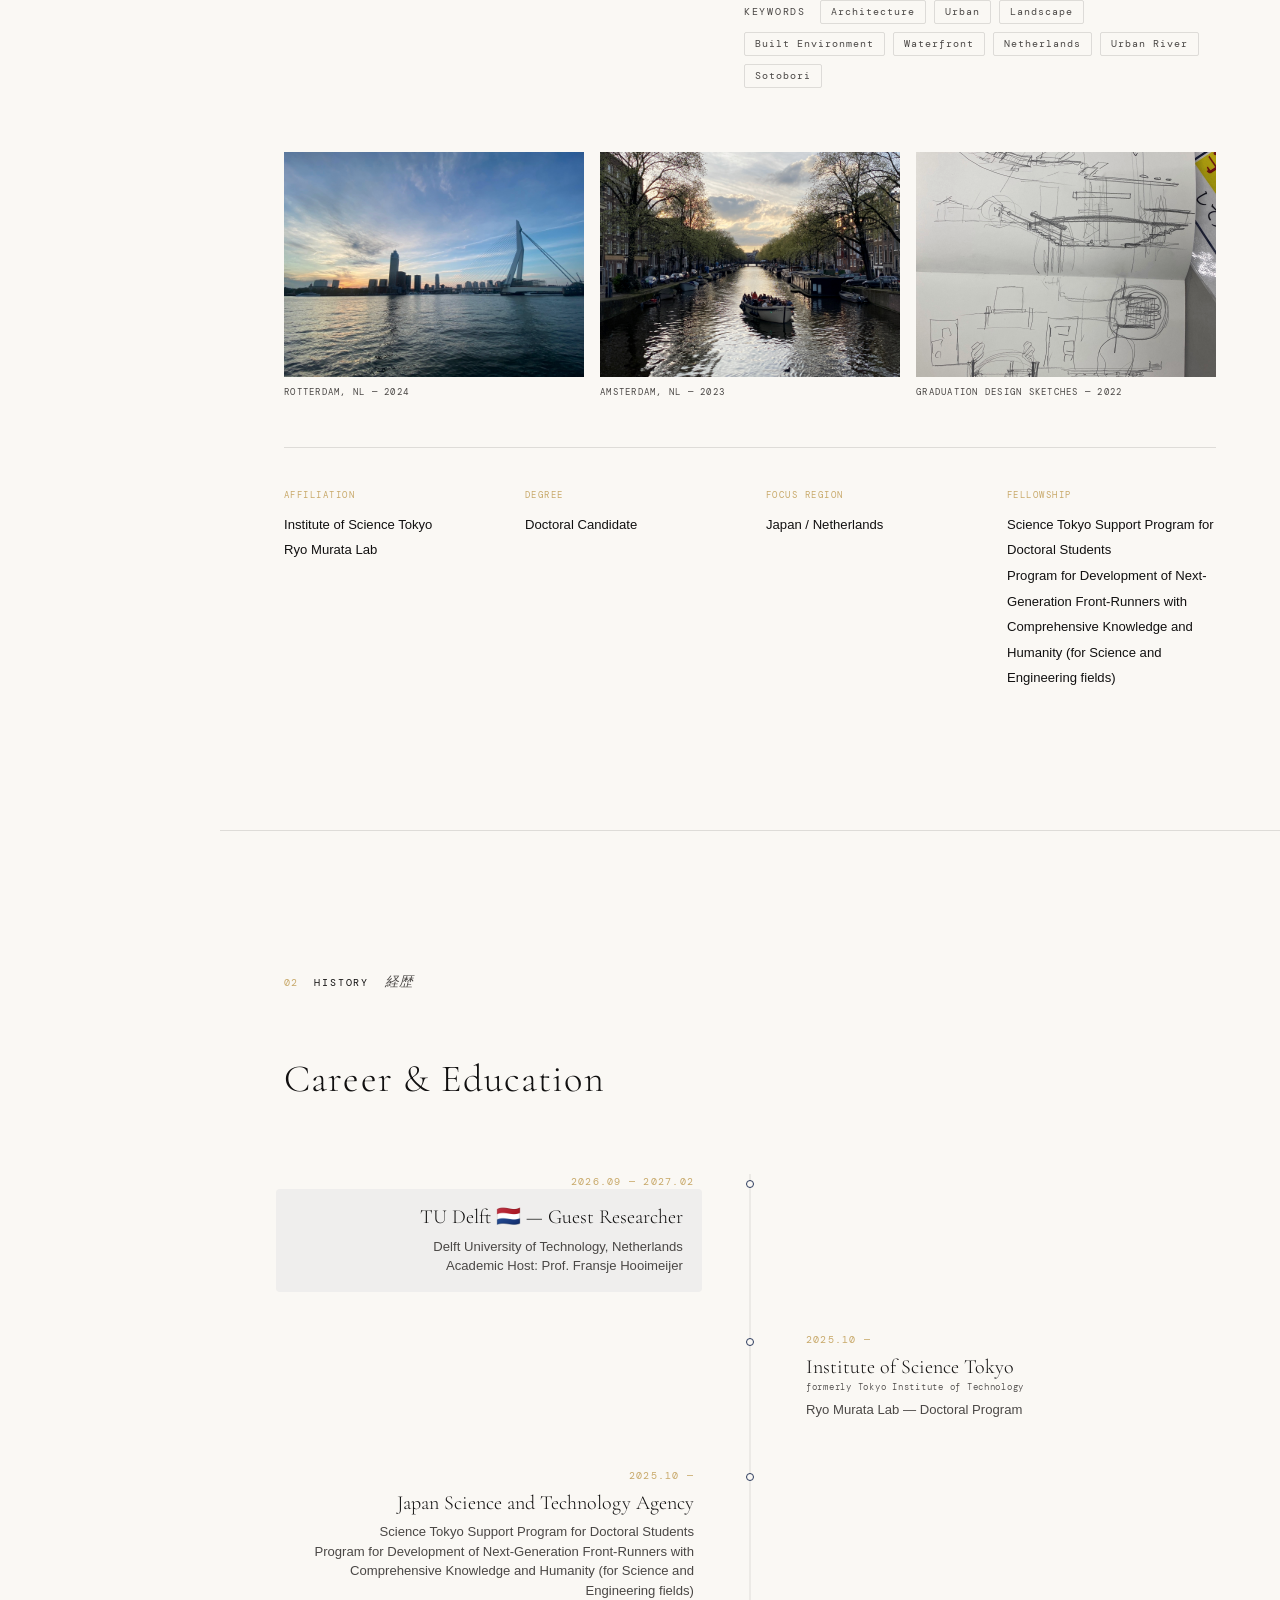
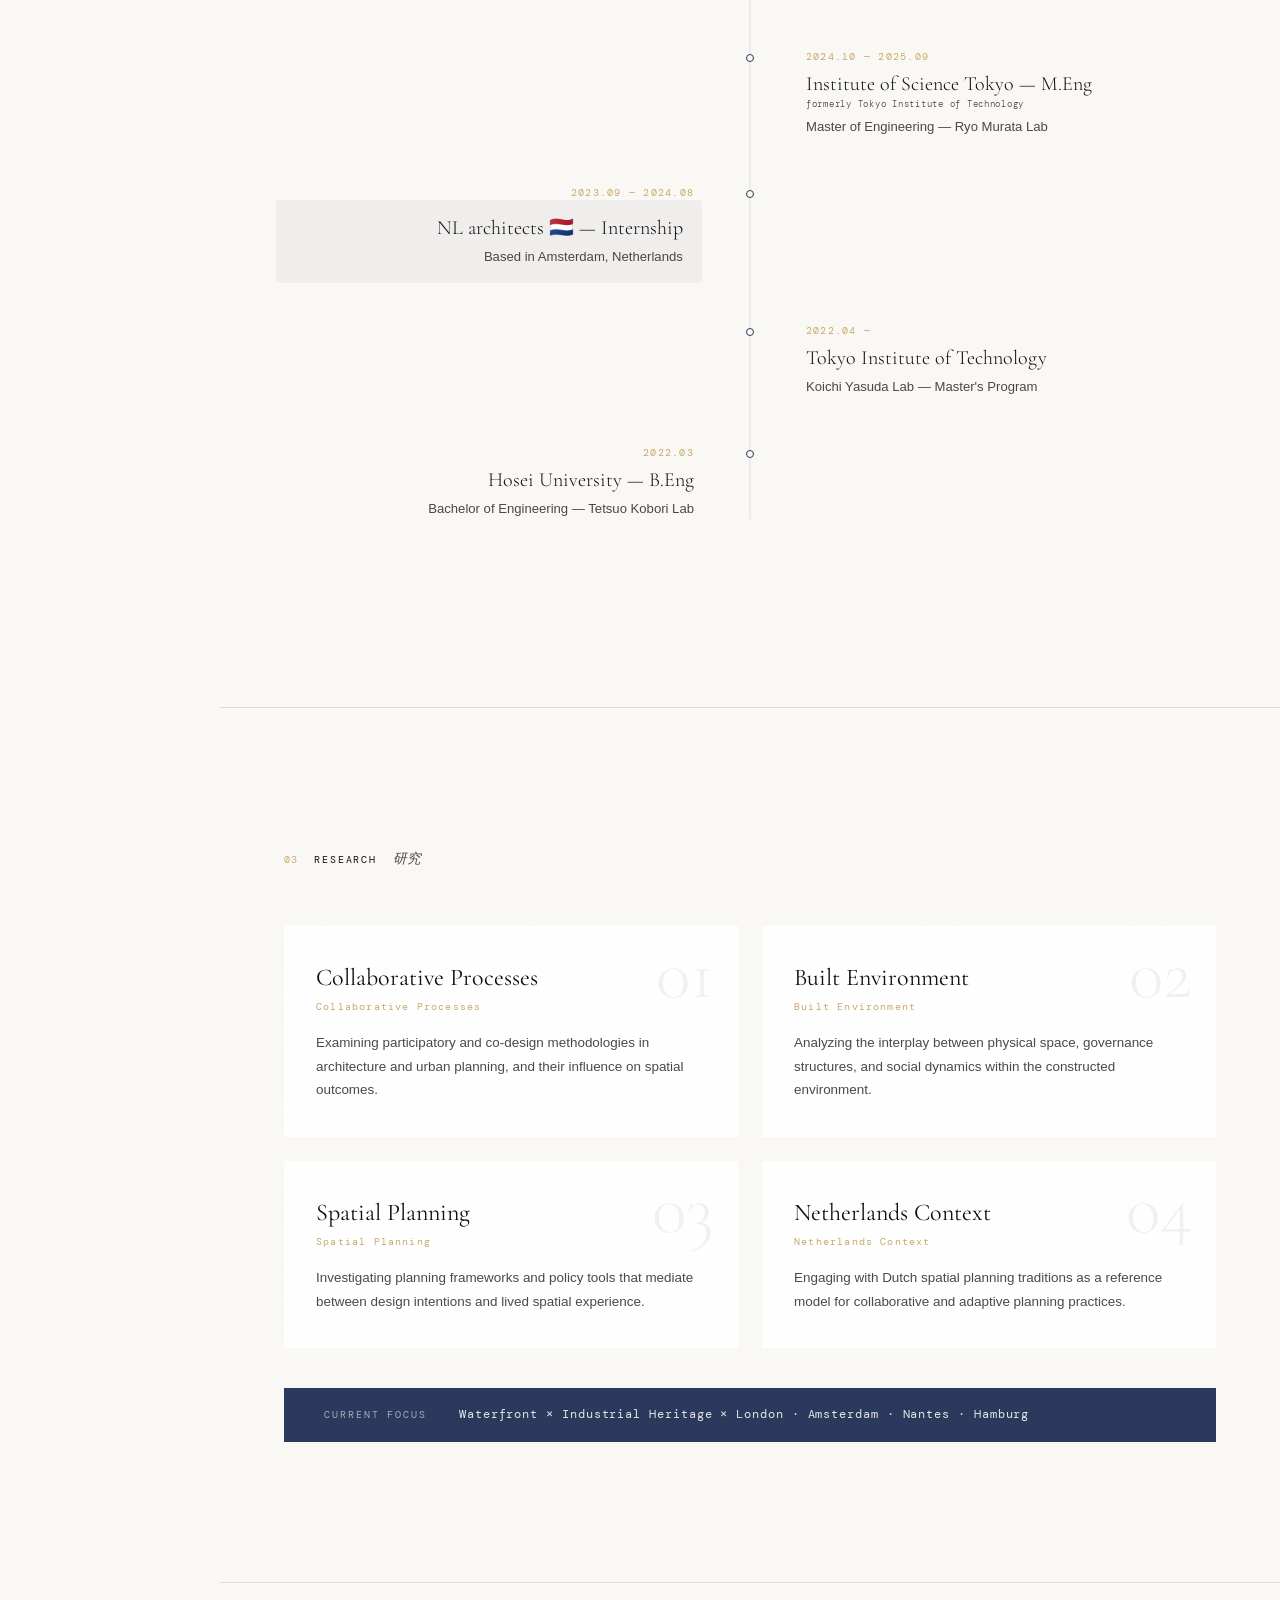
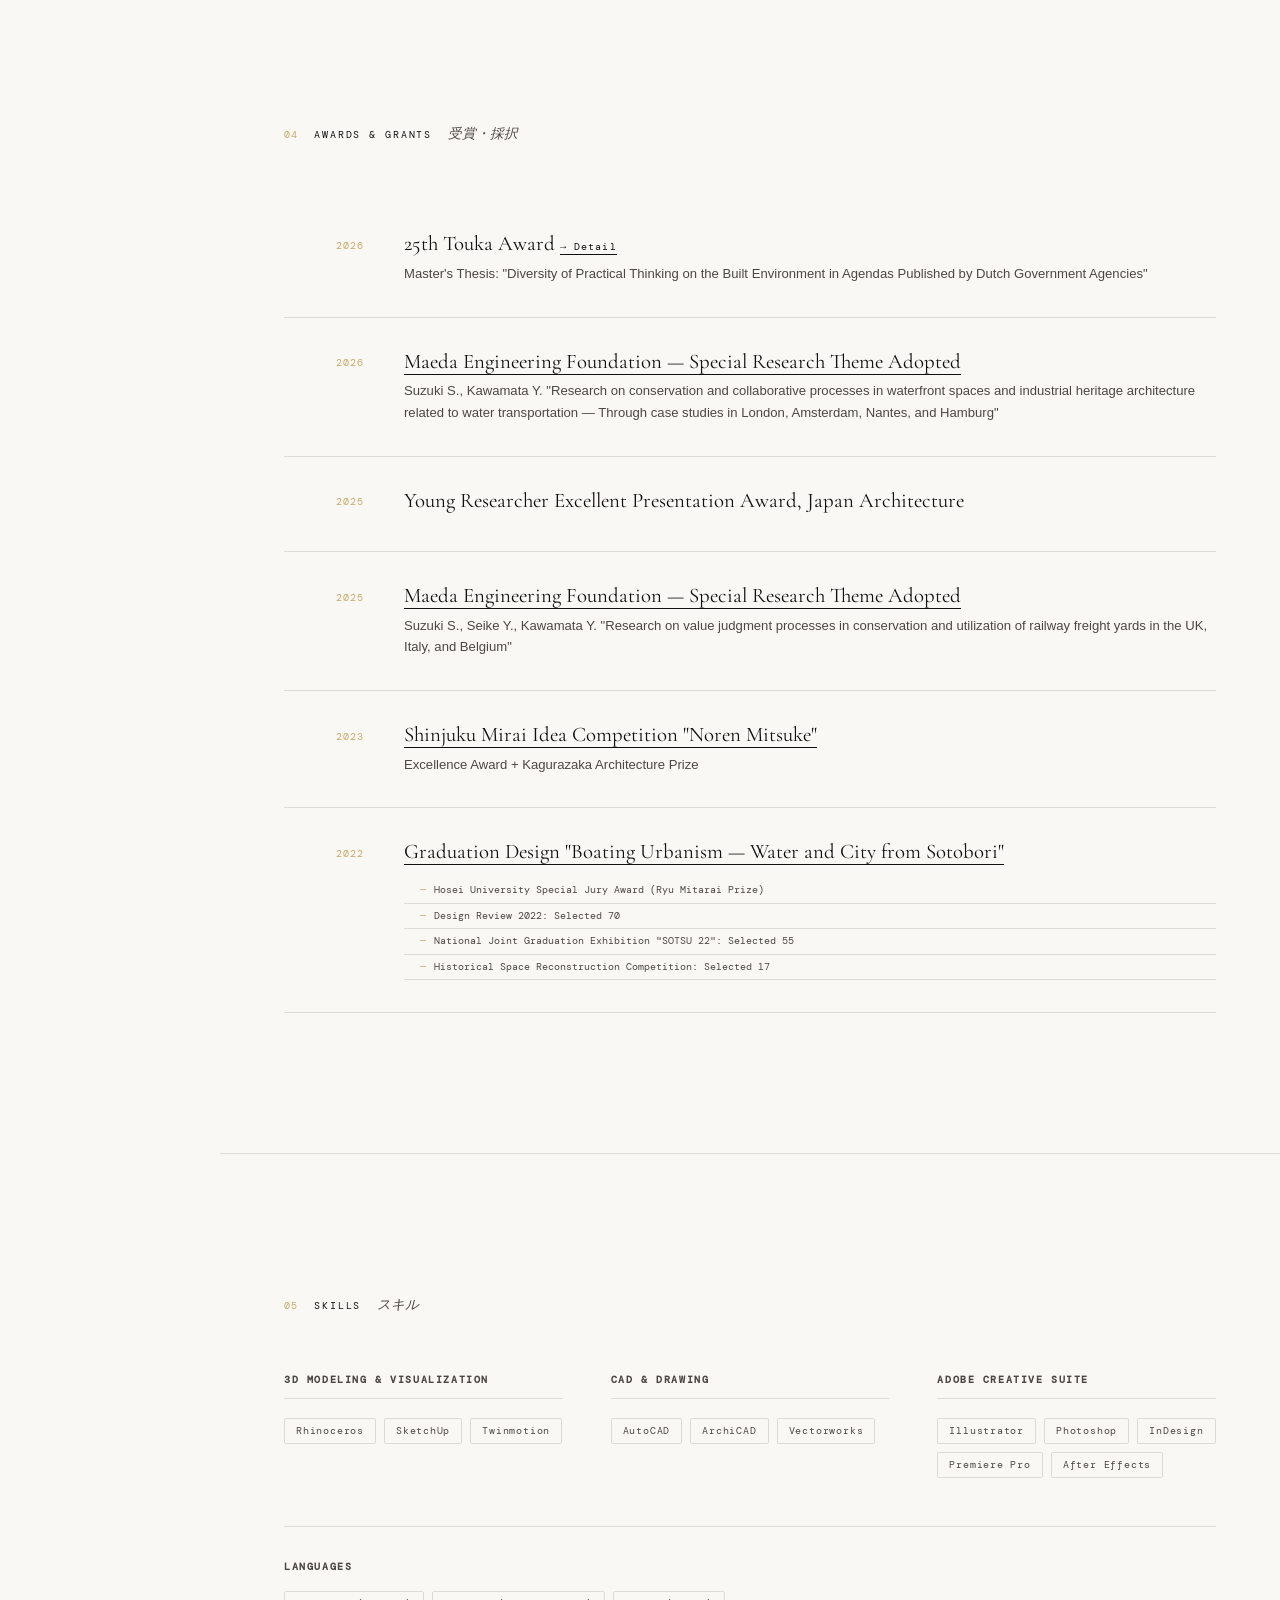
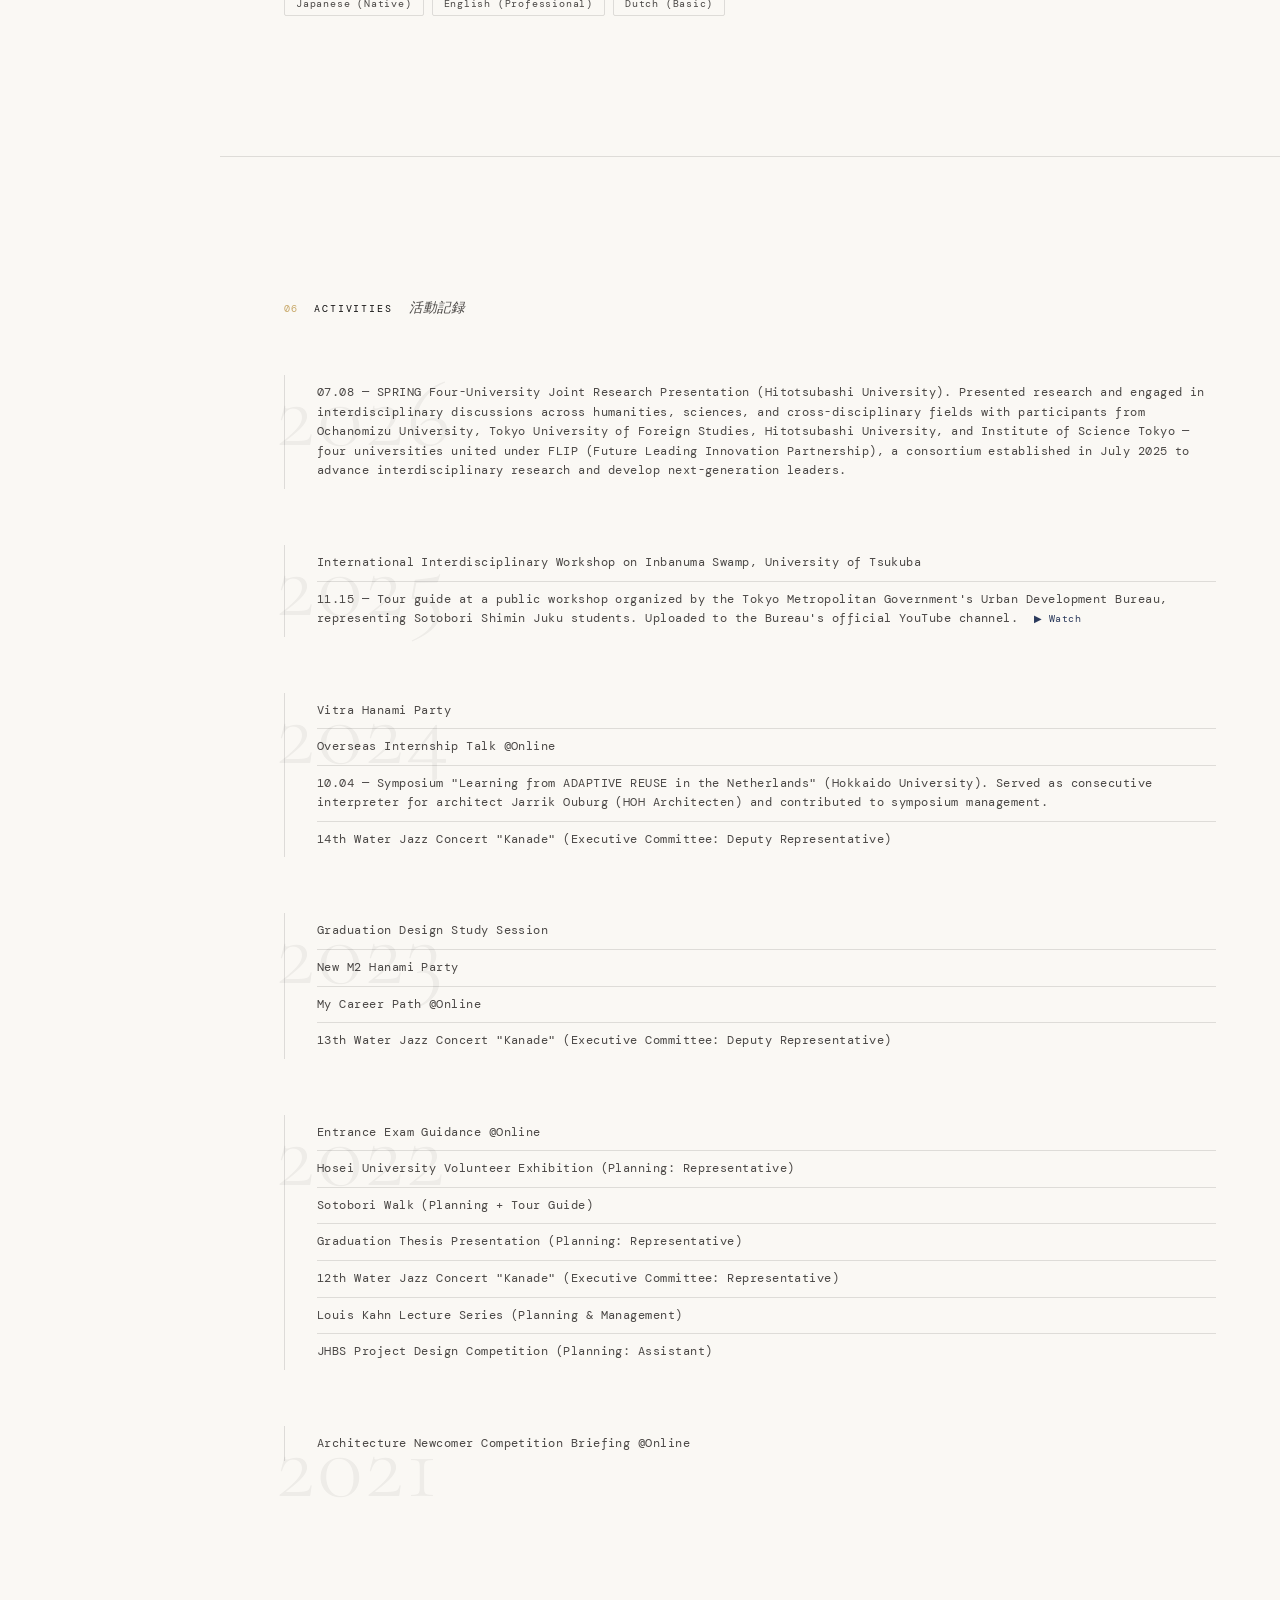
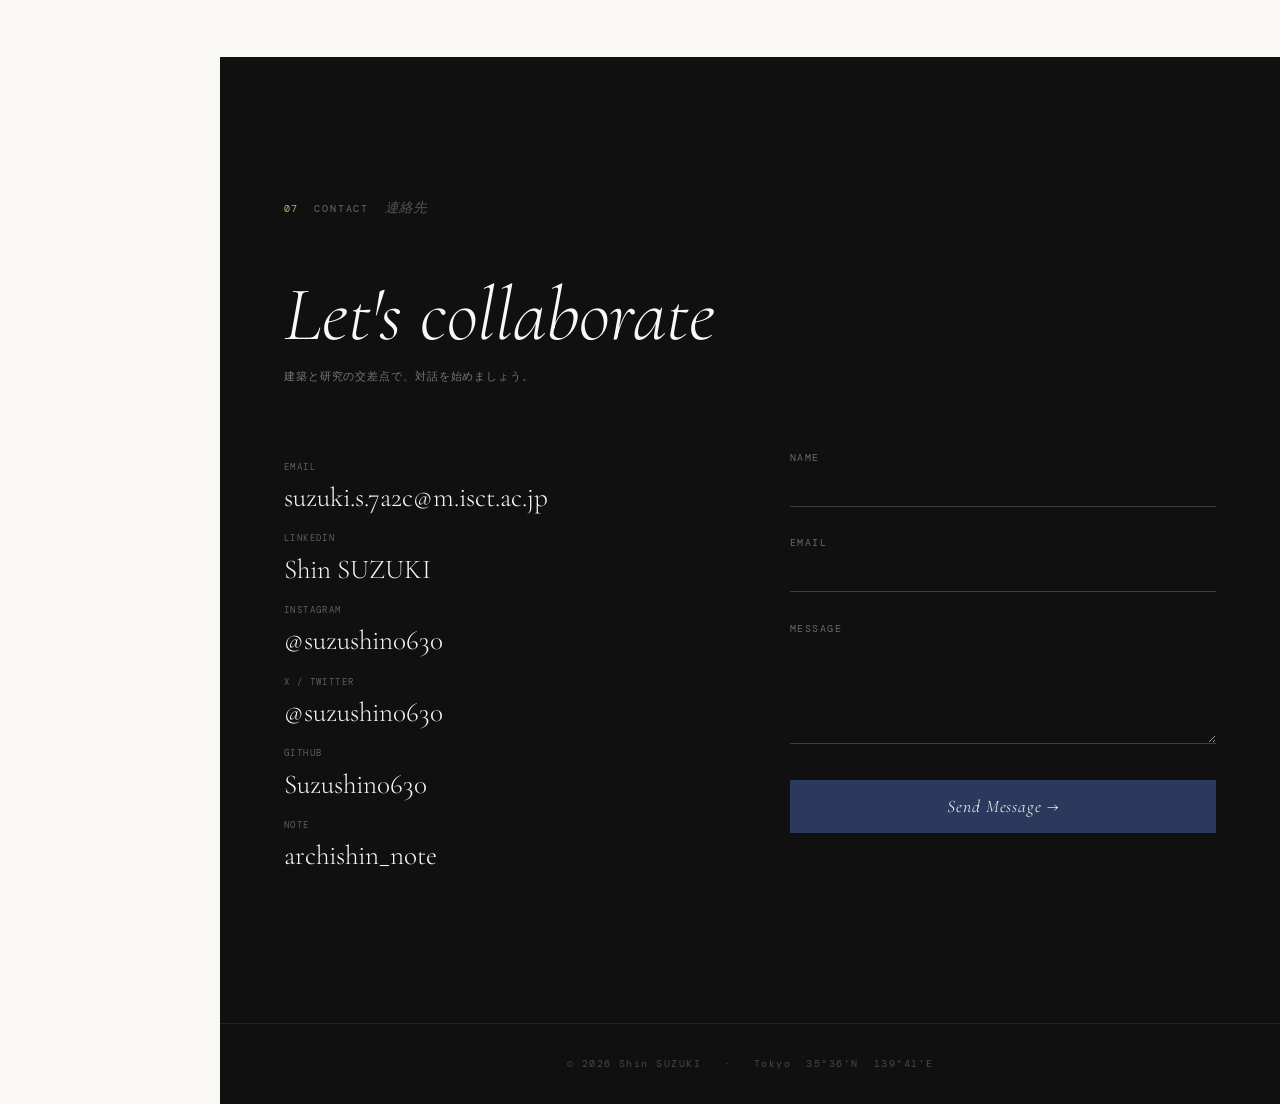
==== commit e0974f97: "Update TU Delft host label: Supervisor → Academic Host / 受入教員 Co-Authored-By: Claude Sonnet 4.6 <nor" ====
--- a/index.html
+++ b/index.html
@@ -873,8 +873,8 @@
                 <span class="ja" style="display:none">デルフト工科大学（オランダ）</span>
               </p>
               <p class="tl-detail">
-                <span class="en">Supervisor: Prof. Fransje Hooimeijer</span>
-                <span class="ja" style="display:none">指導教員: Fransje Hooimeijer 教授</span>
+                <span class="en">Academic Host: Prof. Fransje Hooimeijer</span>
+                <span class="ja" style="display:none">受入教員: Fransje Hooimeijer 教授</span>
               </p>
             </div>
           </div>
